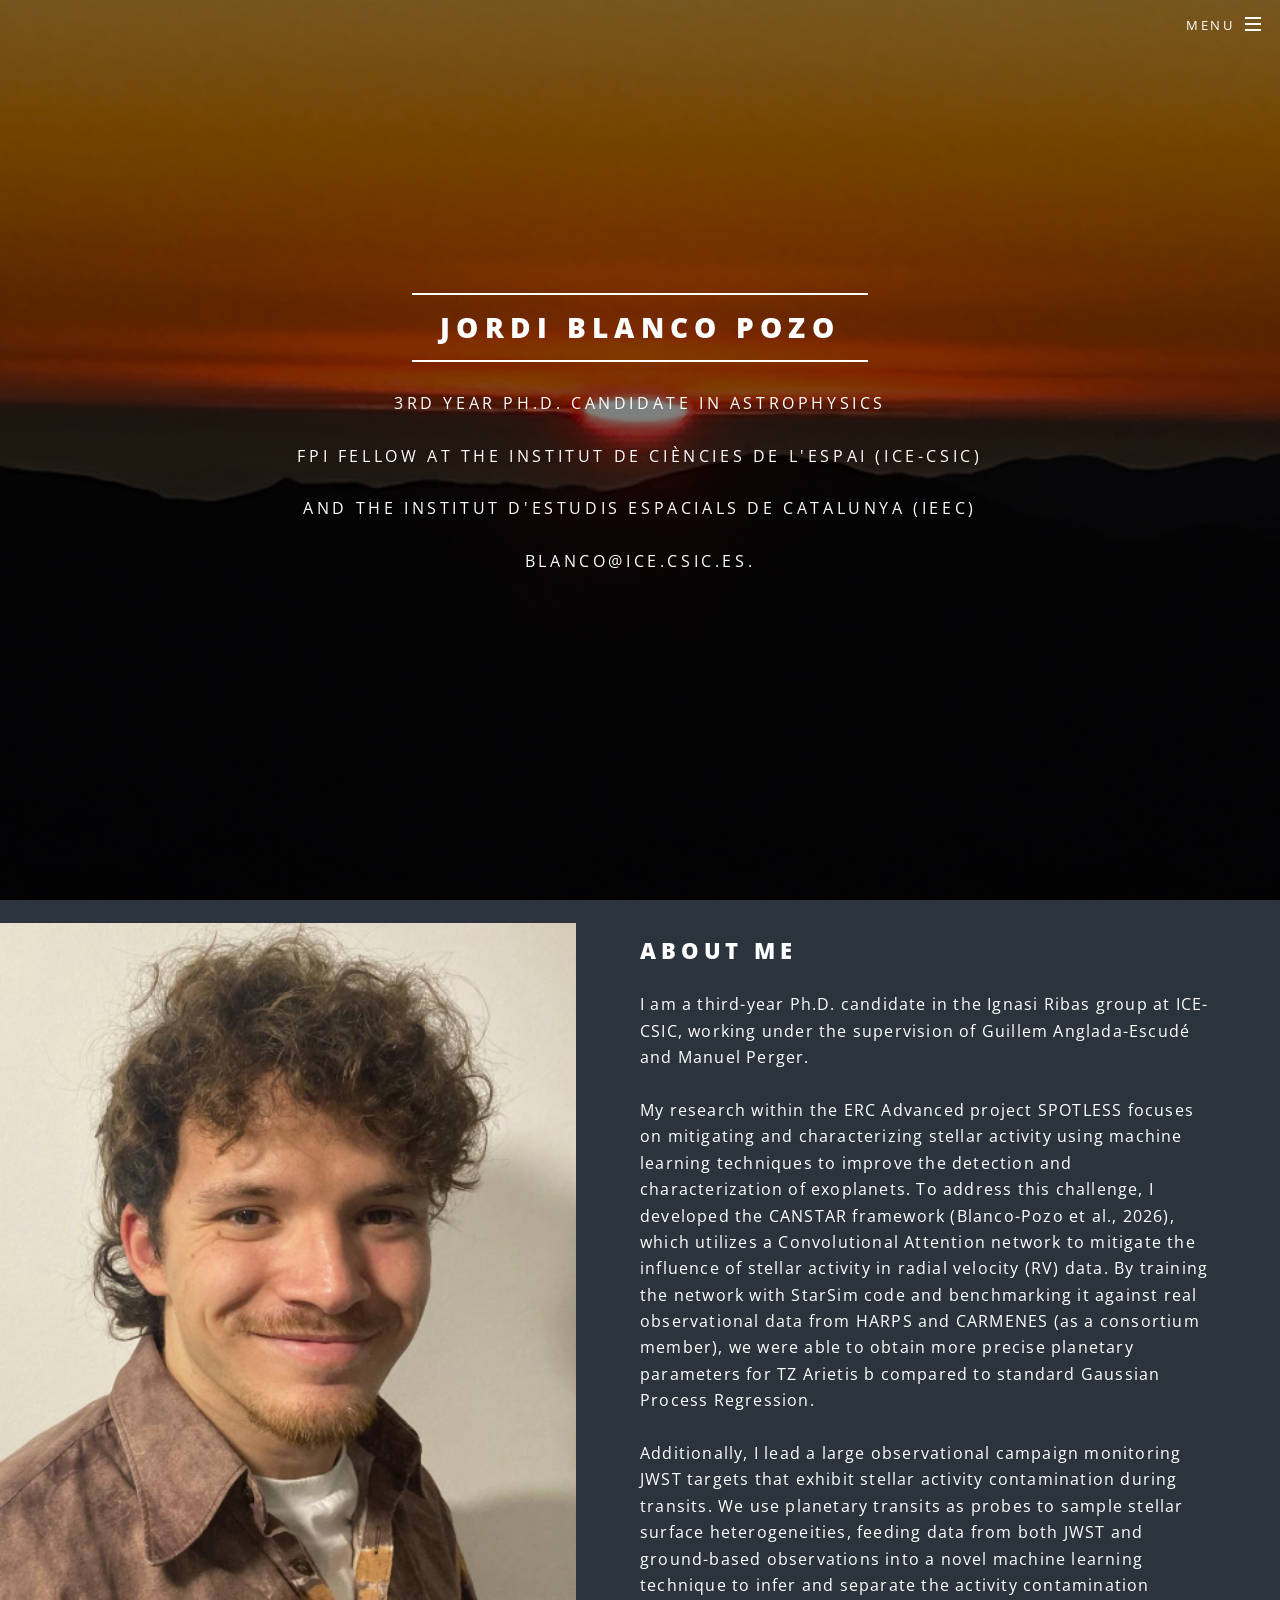
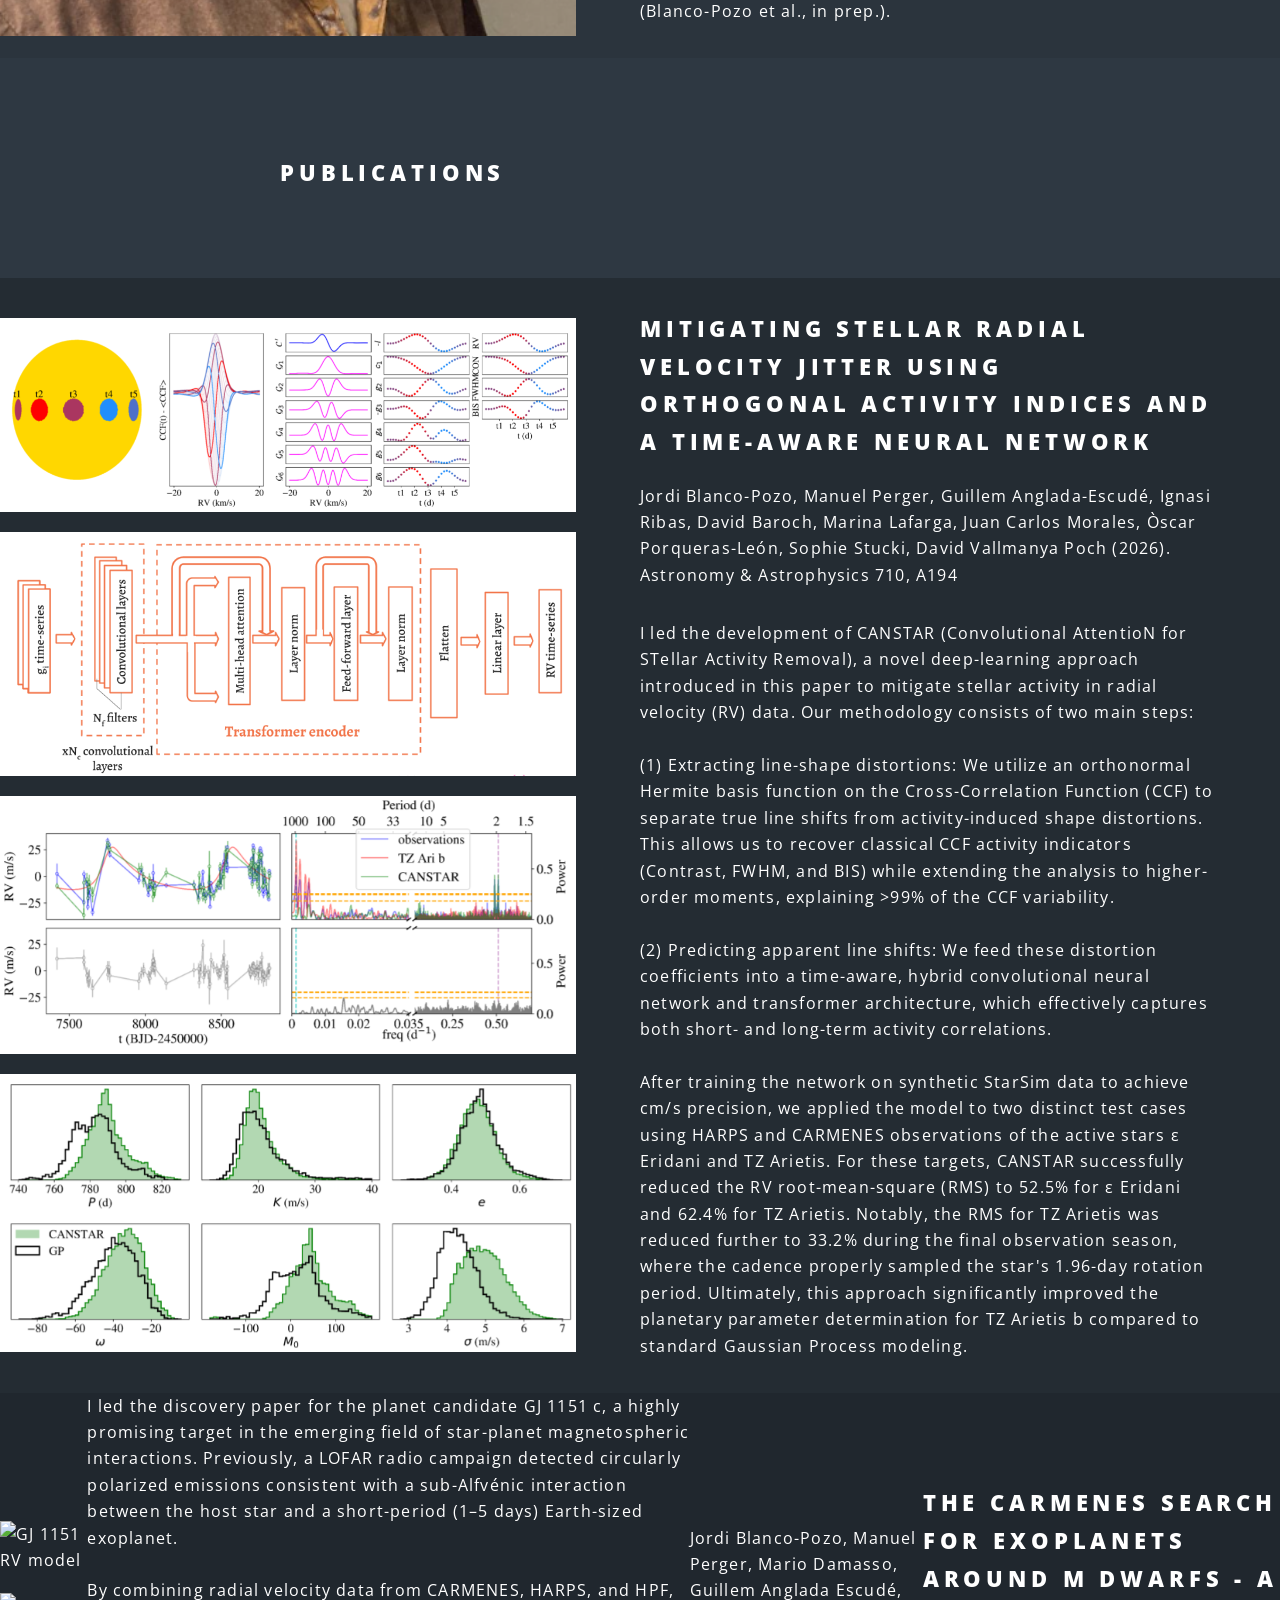
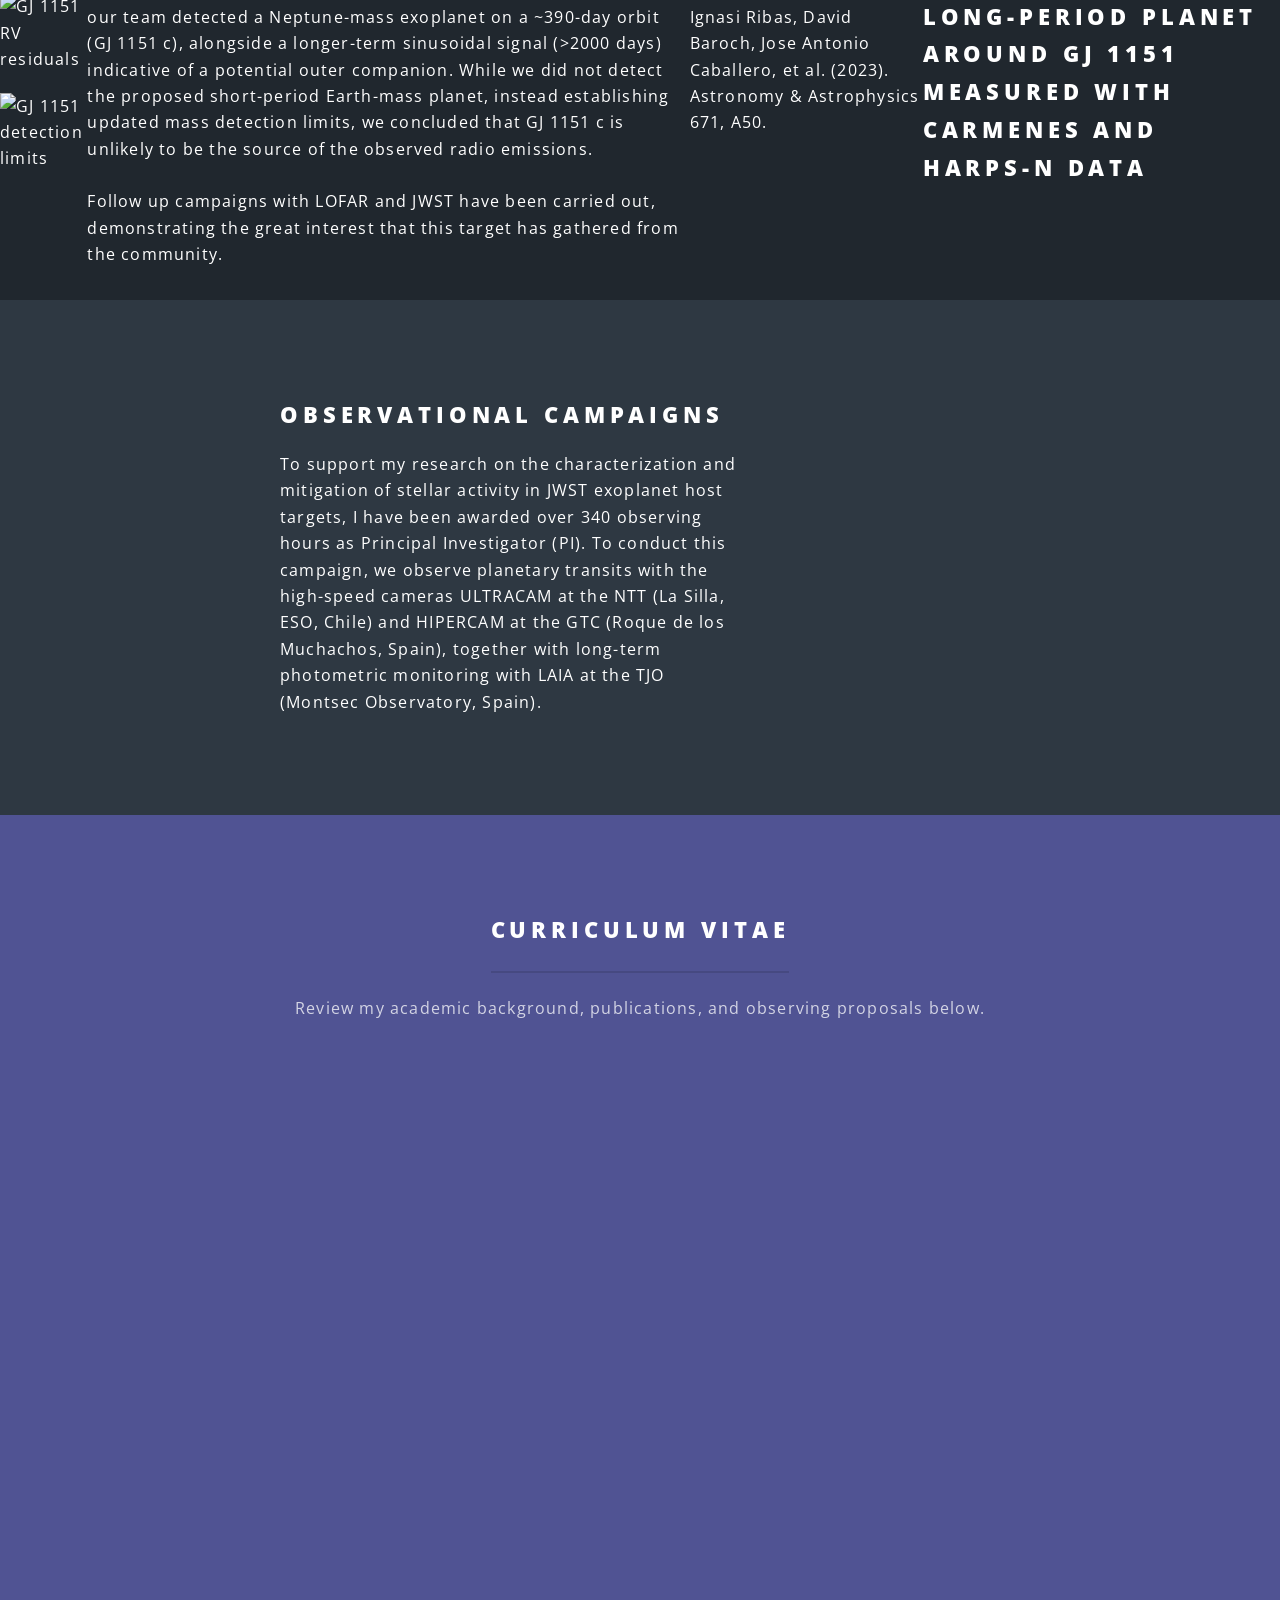
==== index.html @ 90847447 "Fix HTML encoding issues in index.html" ====
<!DOCTYPE HTML>
<!--
	Spectral by HTML5 UP
	html5up.net | @ajlkn
	Free for personal and commercial use under the CCA 3.0 license (html5up.net/license)
-->
<html>
	<head>
		<title>Jordi Blanco-Pozo</title>
		<meta charset="utf-8" />
		<meta name="viewport" content="width=device-width, initial-scale=1, user-scalable=no" />
		<link rel="stylesheet" href="assets/css/main.css" />
		<noscript><link rel="stylesheet" href="assets/css/noscript.css" /></noscript>
	</head>
	<body class="landing is-preload">

		<!-- Page Wrapper -->
			<div id="page-wrapper">

				<!-- Header -->
					<header id="header" class="alt">
						<h1><a href="index.html">Jordi Blanco-Pozo</a></h1>
						<nav id="nav">
							<ul>
								<li class="special">
									<a href="#menu" class="menuToggle"><span>Menu</span></a>
									<div id="menu">
										<ul>
											<li><a href="index.html">Home</a></li>
											<li><a href="generic.html">Generic</a></li>
											<li><a href="elements.html">Elements</a></li>
											<li><a href="#">Sign Up</a></li>
											<li><a href="#">Log In</a></li>
										</ul>
									</div>
								</li>
							</ul>
						</nav>
					</header>

				<!-- Banner -->
					<section id="banner">
						<div class="inner">
							<h2>Jordi Blanco Pozo</h2>
							<p>3rd year Ph.D. candidate in Astrophysics<br />
								<br />
							FPI fellow at the Institut de Ciències de l'Espai (ICE-CSIC)<br />
								<br />
							and the Institut d'Estudis Espacials de Catalunya (IEEC)<br />
								<br />
							blanco@ice.csic.es</a>.</p>
						</div>
					</section>

				<!-- Two -->
					<section id="two" class="wrapper alt style2">
						<section class="spotlight">
							<div class="image"><img src="images/profile_picture.png" alt="" /></div><div class="content">
								<h2>About me</h2>
								<p>I am a third-year Ph.D. candidate in the Ignasi Ribas group at ICE-CSIC, working under the supervision of Guillem Anglada-Escudé and Manuel Perger.<br />
									<br />
									My research within the ERC Advanced project SPOTLESS focuses on mitigating and characterizing stellar activity using machine learning techniques to improve the detection and characterization of exoplanets. To address this challenge, I developed the CANSTAR framework (Blanco-Pozo et al., 2026), which utilizes a Convolutional Attention network to mitigate the influence of stellar activity in radial velocity (RV) data. By training the network with StarSim code and benchmarking it against real observational data from HARPS and CARMENES (as a consortium member), we were able to obtain more precise planetary parameters for TZ Arietis b compared to standard Gaussian Process Regression.<br />
									<br />
									Additionally, I lead a large observational campaign monitoring JWST targets that exhibit stellar activity contamination during transits. We use planetary transits as probes to sample stellar surface heterogeneities, feeding data from both JWST and ground-based observations into a novel machine learning technique to infer and separate the activity contamination (Blanco-Pozo et al., in prep.).</p>
							</div>
						</section>
						<!-- CTA -->
					<section id="cta" class="wrapper style4">
						<div class="inner">
							<header>
								<h2>Publications</h2>
								</header>
						</div>
					</section>
					<section class="spotlight">
    
   						 <div class="image">
        					<img src="images/starsim_animation.png" alt="StarSim Animation" style="width: 100%; height: auto; margin-bottom: 20px;" />
        					<img src="images/CANSTAR_architecture.png" alt="CANSTAR Architecture" style="width: 100%; height: auto; margin-bottom: 20px;" />
       						<img src="images/CANSTAR_TZAri.png" alt="CANSTAR TZ Arietis" style="width: 100%; height: auto; margin-bottom: 20px;" />
        					<img src="images/CANSTAR_GP.png" alt="CANSTAR GP" style="width: 100%; height: auto;" />
    					</div>
    
    					<div class="content">
        					<h2>Mitigating stellar radial velocity jitter using orthogonal activity indices and a time-aware neural network</h2>
        
        					<p>Jordi Blanco-Pozo, Manuel Perger, Guillem Anglada-Escudé, Ignasi Ribas, David Baroch, Marina Lafarga, Juan Carlos Morales, Òscar Porqueras-León, Sophie Stucki, David Vallmanya Poch (2026). Astronomy & Astrophysics 710, A194</p>
        
        					<p>I led the development of CANSTAR (Convolutional AttentioN for STellar Activity Removal), a novel deep-learning approach introduced in this paper to mitigate stellar activity in radial velocity (RV) data. Our methodology consists of two main steps:<br />
            				<br />
            				(1) Extracting line-shape distortions: We utilize an orthonormal Hermite basis function on the Cross-Correlation Function (CCF) to separate true line shifts from activity-induced shape distortions. This allows us to recover classical CCF activity indicators (Contrast, FWHM, and BIS) while extending the analysis to higher-order moments, explaining >99% of the CCF variability.<br />
            				<br />
            				(2) Predicting apparent line shifts: We feed these distortion coefficients into a time-aware, hybrid convolutional neural network and transformer architecture, which effectively captures both short- and long-term activity correlations.<br />
            				<br />
            				After training the network on synthetic StarSim data to achieve cm/s precision, we applied the model to two distinct test cases using HARPS and CARMENES observations of the active stars ε Eridani and TZ Arietis. For these targets, CANSTAR successfully reduced the RV root-mean-square (RMS) to 52.5% for ε Eridani and 62.4% for TZ Arietis. Notably, the RMS for TZ Arietis was reduced further to 33.2% during the final observation season, where the cadence properly sampled the star's 1.96-day rotation period. Ultimately, this approach significantly improved the planetary parameter determination for TZ Arietis b compared to standard Gaussian Process modeling.
        					</p>
    					</div>
    
						</section>
						<section class="spotlight">
							<div class="image">
        						<img src="images/gj1151_rv.png" alt="GJ 1151 RV model" style="width: 100%; height: auto; margin-bottom: 20px;" />
        						<img src="images/gj1151_residuals.png" alt="GJ 1151 RV residuals" style="width: 100%; height: auto; margin-bottom: 20px;" />
       							<img src="images/gj1151_detection_limits.png" alt="GJ 1151 detection limits" style="width: 100%; height: auto;" />
    						</div>
								<h2>The CARMENES search for exoplanets around M dwarfs - A long-period planet around GJ 1151 measured with CARMENES and HARPS-N data</h2>
								<p>Jordi Blanco-Pozo, Manuel Perger, Mario Damasso, Guillem Anglada Escudé, Ignasi Ribas, David Baroch, Jose Antonio Caballero, et al. (2023). Astronomy & Astrophysics 671, A50.<p>
								<p>I led the discovery paper for the planet candidate GJ 1151 c, a highly promising target in the emerging field of star-planet magnetospheric interactions. Previously, a LOFAR radio campaign detected circularly polarized emissions consistent with a sub-Alfvénic interaction between the host star and a short-period (1–5 days) Earth-sized exoplanet.<br />
									<br />
									By combining radial velocity data from CARMENES, HARPS, and HPF, our team detected a Neptune-mass exoplanet on a ~390-day orbit (GJ 1151 c), alongside a longer-term sinusoidal signal (>2000 days) indicative of a potential outer companion. While we did not detect the proposed short-period Earth-mass planet, instead establishing updated mass detection limits, we concluded that GJ 1151 c is unlikely to be the source of the observed radio emissions.<br />
									<br />
									Follow up campaigns with LOFAR and JWST have been carried out, demonstrating the great interest that this target has gathered from the community.</p>
							</div>
						</section>
					</section>
				<!-- CTA -->
					<section id="cta" class="wrapper style4">
						<div class="inner">
							<header>
								<h2>Observational campaigns</h2>
								<p>To support my research on the characterization and mitigation of stellar activity in JWST exoplanet host targets, I have been awarded over 340 observing hours as Principal Investigator (PI). To conduct this campaign, we observe planetary transits with the high-speed cameras ULTRACAM at the NTT (La Silla, ESO, Chile) and HIPERCAM at the GTC (Roque de los Muchachos, Spain), together with long-term photometric monitoring with LAIA at the TJO (Montsec Observatory, Spain).</p>
							</header>
						</div>
					</section>

				<!-- Three -->
					<section id="three" class="wrapper style3 special">
						<div class="inner">
							<header class="major">
								<h2>Curriculum Vitae</h2>
								<p>Review my academic background, publications, and observing proposals below.</p>
								</header>
			
									<iframe src="https://drive.google.com/file/d/11b6jqXw6fVxHHm9FoQ8hvhVpJFfzEoQz/preview" width="100%" height="600" style="border: none;"></iframe>
			
						</div>
					</section>

			</div>

		<!-- Scripts -->
			<script src="assets/js/jquery.min.js"></script>
			<script src="assets/js/jquery.scrollex.min.js"></script>
			<script src="assets/js/jquery.scrolly.min.js"></script>
			<script src="assets/js/browser.min.js"></script>
			<script src="assets/js/breakpoints.min.js"></script>
			<script src="assets/js/util.js"></script>
			<script src="assets/js/main.js"></script>

	</body>
</html>
---- assets/css/main.css ----
@import url(fontawesome-all.min.css);
@import url("https://fonts.googleapis.com/css?family=Open+Sans:400,400italic,600,600italic,800,800italic");

/*
	Spectral by HTML5 UP
	html5up.net | @ajlkn
	Free for personal and commercial use under the CCA 3.0 license (html5up.net/license)
*/

html, body, div, span, applet, object,
iframe, h1, h2, h3, h4, h5, h6, p, blockquote,
pre, a, abbr, acronym, address, big, cite,
code, del, dfn, em, img, ins, kbd, q, s, samp,
small, strike, strong, sub, sup, tt, var, b,
u, i, center, dl, dt, dd, ol, ul, li, fieldset,
form, label, legend, table, caption, tbody,
tfoot, thead, tr, th, td, article, aside,
canvas, details, embed, figure, figcaption,
footer, header, hgroup, menu, nav, output, ruby,
section, summary, time, mark, audio, video {
	margin: 0;
	padding: 0;
	border: 0;
	font-size: 100%;
	font: inherit;
	vertical-align: baseline;}

article, aside, details, figcaption, figure,
footer, header, hgroup, menu, nav, section {
	display: block;}

body {
	line-height: 1;
}

ol, ul {
	list-style: none;
}

blockquote, q {
	quotes: none;
}

	blockquote:before, blockquote:after, q:before, q:after {
		content: '';
		content: none;
	}

table {
	border-collapse: collapse;
	border-spacing: 0;
}

body {
	-webkit-text-size-adjust: none;
}

mark {
	background-color: transparent;
	color: inherit;
}

input::-moz-focus-inner {
	border: 0;
	padding: 0;
}

input, select, textarea {
	-moz-appearance: none;
	-webkit-appearance: none;
	-ms-appearance: none;
	appearance: none;
}

/* Basic */

	@-ms-viewport {
		width: device-width;
	}

	html {
		box-sizing: border-box;
	}

	*, *:before, *:after {
		box-sizing: inherit;
	}

	body {
		background: #2e3842;
	}

		body.is-preload *, body.is-preload *:before, body.is-preload *:after {
			-moz-animation: none !important;
			-webkit-animation: none !important;
			-ms-animation: none !important;
			animation: none !important;
			-moz-transition: none !important;
			-webkit-transition: none !important;
			-ms-transition: none !important;
			transition: none !important;
		}

	body, input, select, textarea {
		color: #fff;
		font-family: "Open Sans", Helvetica, sans-serif;
		font-size: 15pt;
		font-weight: 400;
		letter-spacing: 0.075em;
		line-height: 1.65em;
	}

		@media screen and (max-width: 1680px) {

			body, input, select, textarea {
				font-size: 13pt;
			}

		}

		@media screen and (max-width: 1280px) {

			body, input, select, textarea {
				font-size: 12pt;
			}

		}

		@media screen and (max-width: 736px) {

			body, input, select, textarea {
				font-size: 11pt;
				letter-spacing: 0.0375em;
			}

		}

	a {
		-moz-transition: color 0.2s ease, border-bottom-color 0.2s ease;
		-webkit-transition: color 0.2s ease, border-bottom-color 0.2s ease;
		-ms-transition: color 0.2s ease, border-bottom-color 0.2s ease;
		transition: color 0.2s ease, border-bottom-color 0.2s ease;
		border-bottom: dotted 1px;
		color: inherit;
		text-decoration: none;
	}

		a:hover {
			border-bottom-color: transparent;
		}

	strong, b {
		color: #fff;
		font-weight: 600;
	}

	em, i {
		font-style: italic;
	}

	p {
		margin: 0 0 2em 0;
	}

	h1, h2, h3, h4, h5, h6 {
		color: #fff;
		font-weight: 800;
		letter-spacing: 0.225em;
		line-height: 1em;
		margin: 0 0 1em 0;
		text-transform: uppercase;
	}

		h1 a, h2 a, h3 a, h4 a, h5 a, h6 a {
			color: inherit;
			text-decoration: none;
		}

	h2 {
		font-size: 1.35em;
		line-height: 1.75em;
	}

		@media screen and (max-width: 736px) {

			h2 {
				font-size: 1.1em;
				line-height: 1.65em;
			}

		}

	h3 {
		font-size: 1.15em;
		line-height: 1.75em;
	}

		@media screen and (max-width: 736px) {

			h3 {
				font-size: 1em;
				line-height: 1.65em;
			}

		}

	h4 {
		font-size: 1em;
		line-height: 1.5em;
	}

	h5 {
		font-size: 0.8em;
		line-height: 1.5em;
	}

	h6 {
		font-size: 0.7em;
		line-height: 1.5em;
	}

	sub {
		font-size: 0.8em;
		position: relative;
		top: 0.5em;
	}

	sup {
		font-size: 0.8em;
		position: relative;
		top: -0.5em;
	}

	hr {
		border: 0;
		border-bottom: solid 2px #fff;
		margin: 3em 0;
	}

		hr.major {
			margin: 4.5em 0;
		}

	blockquote {
		border-left: solid 4px #fff;
		font-style: italic;
		margin: 0 0 2em 0;
		padding: 0.5em 0 0.5em 2em;
	}

	code {
		background: rgba(144, 144, 144, 0.25);
		border-radius: 3px;
		font-family: "Courier New", monospace;
		font-size: 0.9em;
		letter-spacing: 0;
		margin: 0 0.25em;
		padding: 0.25em 0.65em;
	}

	pre {
		-webkit-overflow-scrolling: touch;
		font-family: "Courier New", monospace;
		font-size: 0.9em;
		margin: 0 0 2em 0;
	}

		pre code {
			display: block;
			line-height: 1.75em;
			padding: 1em 1.5em;
			overflow-x: auto;
		}

	.align-left {
		text-align: left;
	}

	.align-center {
		text-align: center;
	}

	.align-right {
		text-align: right;
	}

/* Row */

	.row {
		display: flex;
		flex-wrap: wrap;
		box-sizing: border-box;
		align-items: stretch;
	}

		.row > * {
			box-sizing: border-box;
		}

		.row.gtr-uniform > * > :last-child {
			margin-bottom: 0;
		}

		.row.aln-left {
			justify-content: flex-start;
		}

		.row.aln-center {
			justify-content: center;
		}

		.row.aln-right {
			justify-content: flex-end;
		}

		.row.aln-top {
			align-items: flex-start;
		}

		.row.aln-middle {
			align-items: center;
		}

		.row.aln-bottom {
			align-items: flex-end;
		}

		.row > .imp {
			order: -1;
		}

		.row > .col-1 {
			width: 8.33333%;
		}

		.row > .off-1 {
			margin-left: 8.33333%;
		}

		.row > .col-2 {
			width: 16.66667%;
		}

		.row > .off-2 {
			margin-left: 16.66667%;
		}

		.row > .col-3 {
			width: 25%;
		}

		.row > .off-3 {
			margin-left: 25%;
		}

		.row > .col-4 {
			width: 33.33333%;
		}

		.row > .off-4 {
			margin-left: 33.33333%;
		}

		.row > .col-5 {
			width: 41.66667%;
		}

		.row > .off-5 {
			margin-left: 41.66667%;
		}

		.row > .col-6 {
			width: 50%;
		}

		.row > .off-6 {
			margin-left: 50%;
		}

		.row > .col-7 {
			width: 58.33333%;
		}

		.row > .off-7 {
			margin-left: 58.33333%;
		}

		.row > .col-8 {
			width: 66.66667%;
		}

		.row > .off-8 {
			margin-left: 66.66667%;
		}

		.row > .col-9 {
			width: 75%;
		}

		.row > .off-9 {
			margin-left: 75%;
		}

		.row > .col-10 {
			width: 83.33333%;
		}

		.row > .off-10 {
			margin-left: 83.33333%;
		}

		.row > .col-11 {
			width: 91.66667%;
		}

		.row > .off-11 {
			margin-left: 91.66667%;
		}

		.row > .col-12 {
			width: 100%;
		}

		.row > .off-12 {
			margin-left: 100%;
		}

		.row.gtr-0 {
			margin-top: 0;
			margin-left: 0em;
		}

			.row.gtr-0 > * {
				padding: 0 0 0 0em;
			}

			.row.gtr-0.gtr-uniform {
				margin-top: 0em;
			}

				.row.gtr-0.gtr-uniform > * {
					padding-top: 0em;
				}

		.row.gtr-25 {
			margin-top: 0;
			margin-left: -0.375em;
		}

			.row.gtr-25 > * {
				padding: 0 0 0 0.375em;
			}

			.row.gtr-25.gtr-uniform {
				margin-top: -0.375em;
			}

				.row.gtr-25.gtr-uniform > * {
					padding-top: 0.375em;
				}

		.row.gtr-50 {
			margin-top: 0;
			margin-left: -0.75em;
		}

			.row.gtr-50 > * {
				padding: 0 0 0 0.75em;
			}

			.row.gtr-50.gtr-uniform {
				margin-top: -0.75em;
			}

				.row.gtr-50.gtr-uniform > * {
					padding-top: 0.75em;
				}

		.row {
			margin-top: 0;
			margin-left: -1.5em;
		}

			.row > * {
				padding: 0 0 0 1.5em;
			}

			.row.gtr-uniform {
				margin-top: -1.5em;
			}

				.row.gtr-uniform > * {
					padding-top: 1.5em;
				}

		.row.gtr-150 {
			margin-top: 0;
			margin-left: -2.25em;
		}

			.row.gtr-150 > * {
				padding: 0 0 0 2.25em;
			}

			.row.gtr-150.gtr-uniform {
				margin-top: -2.25em;
			}

				.row.gtr-150.gtr-uniform > * {
					padding-top: 2.25em;
				}

		.row.gtr-200 {
			margin-top: 0;
			margin-left: -3em;
		}

			.row.gtr-200 > * {
				padding: 0 0 0 3em;
			}

			.row.gtr-200.gtr-uniform {
				margin-top: -3em;
			}

				.row.gtr-200.gtr-uniform > * {
					padding-top: 3em;
				}

		@media screen and (max-width: 1680px) {

			.row {
				display: flex;
				flex-wrap: wrap;
				box-sizing: border-box;
				align-items: stretch;
			}

				.row > * {
					box-sizing: border-box;
				}

				.row.gtr-uniform > * > :last-child {
					margin-bottom: 0;
				}

				.row.aln-left {
					justify-content: flex-start;
				}

				.row.aln-center {
					justify-content: center;
				}

				.row.aln-right {
					justify-content: flex-end;
				}

				.row.aln-top {
					align-items: flex-start;
				}

				.row.aln-middle {
					align-items: center;
				}

				.row.aln-bottom {
					align-items: flex-end;
				}

				.row > .imp-xlarge {
					order: -1;
				}

				.row > .col-1-xlarge {
					width: 8.33333%;
				}

				.row > .off-1-xlarge {
					margin-left: 8.33333%;
				}

				.row > .col-2-xlarge {
					width: 16.66667%;
				}

				.row > .off-2-xlarge {
					margin-left: 16.66667%;
				}

				.row > .col-3-xlarge {
					width: 25%;
				}

				.row > .off-3-xlarge {
					margin-left: 25%;
				}

				.row > .col-4-xlarge {
					width: 33.33333%;
				}

				.row > .off-4-xlarge {
					margin-left: 33.33333%;
				}

				.row > .col-5-xlarge {
					width: 41.66667%;
				}

				.row > .off-5-xlarge {
					margin-left: 41.66667%;
				}

				.row > .col-6-xlarge {
					width: 50%;
				}

				.row > .off-6-xlarge {
					margin-left: 50%;
				}

				.row > .col-7-xlarge {
					width: 58.33333%;
				}

				.row > .off-7-xlarge {
					margin-left: 58.33333%;
				}

				.row > .col-8-xlarge {
					width: 66.66667%;
				}

				.row > .off-8-xlarge {
					margin-left: 66.66667%;
				}

				.row > .col-9-xlarge {
					width: 75%;
				}

				.row > .off-9-xlarge {
					margin-left: 75%;
				}

				.row > .col-10-xlarge {
					width: 83.33333%;
				}

				.row > .off-10-xlarge {
					margin-left: 83.33333%;
				}

				.row > .col-11-xlarge {
					width: 91.66667%;
				}

				.row > .off-11-xlarge {
					margin-left: 91.66667%;
				}

				.row > .col-12-xlarge {
					width: 100%;
				}

				.row > .off-12-xlarge {
					margin-left: 100%;
				}

				.row.gtr-0 {
					margin-top: 0;
					margin-left: 0em;
				}

					.row.gtr-0 > * {
						padding: 0 0 0 0em;
					}

					.row.gtr-0.gtr-uniform {
						margin-top: 0em;
					}

						.row.gtr-0.gtr-uniform > * {
							padding-top: 0em;
						}

				.row.gtr-25 {
					margin-top: 0;
					margin-left: -0.375em;
				}

					.row.gtr-25 > * {
						padding: 0 0 0 0.375em;
					}

					.row.gtr-25.gtr-uniform {
						margin-top: -0.375em;
					}

						.row.gtr-25.gtr-uniform > * {
							padding-top: 0.375em;
						}

				.row.gtr-50 {
					margin-top: 0;
					margin-left: -0.75em;
				}

					.row.gtr-50 > * {
						padding: 0 0 0 0.75em;
					}

					.row.gtr-50.gtr-uniform {
						margin-top: -0.75em;
					}

						.row.gtr-50.gtr-uniform > * {
							padding-top: 0.75em;
						}

				.row {
					margin-top: 0;
					margin-left: -1.5em;
				}

					.row > * {
						padding: 0 0 0 1.5em;
					}

					.row.gtr-uniform {
						margin-top: -1.5em;
					}

						.row.gtr-uniform > * {
							padding-top: 1.5em;
						}

				.row.gtr-150 {
					margin-top: 0;
					margin-left: -2.25em;
				}

					.row.gtr-150 > * {
						padding: 0 0 0 2.25em;
					}

					.row.gtr-150.gtr-uniform {
						margin-top: -2.25em;
					}

						.row.gtr-150.gtr-uniform > * {
							padding-top: 2.25em;
						}

				.row.gtr-200 {
					margin-top: 0;
					margin-left: -3em;
				}

					.row.gtr-200 > * {
						padding: 0 0 0 3em;
					}

					.row.gtr-200.gtr-uniform {
						margin-top: -3em;
					}

						.row.gtr-200.gtr-uniform > * {
							padding-top: 3em;
						}

		}

		@media screen and (max-width: 1280px) {

			.row {
				display: flex;
				flex-wrap: wrap;
				box-sizing: border-box;
				align-items: stretch;
			}

				.row > * {
					box-sizing: border-box;
				}

				.row.gtr-uniform > * > :last-child {
					margin-bottom: 0;
				}

				.row.aln-left {
					justify-content: flex-start;
				}

				.row.aln-center {
					justify-content: center;
				}

				.row.aln-right {
					justify-content: flex-end;
				}

				.row.aln-top {
					align-items: flex-start;
				}

				.row.aln-middle {
					align-items: center;
				}

				.row.aln-bottom {
					align-items: flex-end;
				}

				.row > .imp-large {
					order: -1;
				}

				.row > .col-1-large {
					width: 8.33333%;
				}

				.row > .off-1-large {
					margin-left: 8.33333%;
				}

				.row > .col-2-large {
					width: 16.66667%;
				}

				.row > .off-2-large {
					margin-left: 16.66667%;
				}

				.row > .col-3-large {
					width: 25%;
				}

				.row > .off-3-large {
					margin-left: 25%;
				}

				.row > .col-4-large {
					width: 33.33333%;
				}

				.row > .off-4-large {
					margin-left: 33.33333%;
				}

				.row > .col-5-large {
					width: 41.66667%;
				}

				.row > .off-5-large {
					margin-left: 41.66667%;
				}

				.row > .col-6-large {
					width: 50%;
				}

				.row > .off-6-large {
					margin-left: 50%;
				}

				.row > .col-7-large {
					width: 58.33333%;
				}

				.row > .off-7-large {
					margin-left: 58.33333%;
				}

				.row > .col-8-large {
					width: 66.66667%;
				}

				.row > .off-8-large {
					margin-left: 66.66667%;
				}

				.row > .col-9-large {
					width: 75%;
				}

				.row > .off-9-large {
					margin-left: 75%;
				}

				.row > .col-10-large {
					width: 83.33333%;
				}

				.row > .off-10-large {
					margin-left: 83.33333%;
				}

				.row > .col-11-large {
					width: 91.66667%;
				}

				.row > .off-11-large {
					margin-left: 91.66667%;
				}

				.row > .col-12-large {
					width: 100%;
				}

				.row > .off-12-large {
					margin-left: 100%;
				}

				.row.gtr-0 {
					margin-top: 0;
					margin-left: 0em;
				}

					.row.gtr-0 > * {
						padding: 0 0 0 0em;
					}

					.row.gtr-0.gtr-uniform {
						margin-top: 0em;
					}

						.row.gtr-0.gtr-uniform > * {
							padding-top: 0em;
						}

				.row.gtr-25 {
					margin-top: 0;
					margin-left: -0.375em;
				}

					.row.gtr-25 > * {
						padding: 0 0 0 0.375em;
					}

					.row.gtr-25.gtr-uniform {
						margin-top: -0.375em;
					}

						.row.gtr-25.gtr-uniform > * {
							padding-top: 0.375em;
						}

				.row.gtr-50 {
					margin-top: 0;
					margin-left: -0.75em;
				}

					.row.gtr-50 > * {
						padding: 0 0 0 0.75em;
					}

					.row.gtr-50.gtr-uniform {
						margin-top: -0.75em;
					}

						.row.gtr-50.gtr-uniform > * {
							padding-top: 0.75em;
						}

				.row {
					margin-top: 0;
					margin-left: -1.5em;
				}

					.row > * {
						padding: 0 0 0 1.5em;
					}

					.row.gtr-uniform {
						margin-top: -1.5em;
					}

						.row.gtr-uniform > * {
							padding-top: 1.5em;
						}

				.row.gtr-150 {
					margin-top: 0;
					margin-left: -2.25em;
				}

					.row.gtr-150 > * {
						padding: 0 0 0 2.25em;
					}

					.row.gtr-150.gtr-uniform {
						margin-top: -2.25em;
					}

						.row.gtr-150.gtr-uniform > * {
							padding-top: 2.25em;
						}

				.row.gtr-200 {
					margin-top: 0;
					margin-left: -3em;
				}

					.row.gtr-200 > * {
						padding: 0 0 0 3em;
					}

					.row.gtr-200.gtr-uniform {
						margin-top: -3em;
					}

						.row.gtr-200.gtr-uniform > * {
							padding-top: 3em;
						}

		}

		@media screen and (max-width: 980px) {

			.row {
				display: flex;
				flex-wrap: wrap;
				box-sizing: border-box;
				align-items: stretch;
			}

				.row > * {
					box-sizing: border-box;
				}

				.row.gtr-uniform > * > :last-child {
					margin-bottom: 0;
				}

				.row.aln-left {
					justify-content: flex-start;
				}

				.row.aln-center {
					justify-content: center;
				}

				.row.aln-right {
					justify-content: flex-end;
				}

				.row.aln-top {
					align-items: flex-start;
				}

				.row.aln-middle {
					align-items: center;
				}

				.row.aln-bottom {
					align-items: flex-end;
				}

				.row > .imp-medium {
					order: -1;
				}

				.row > .col-1-medium {
					width: 8.33333%;
				}

				.row > .off-1-medium {
					margin-left: 8.33333%;
				}

				.row > .col-2-medium {
					width: 16.66667%;
				}

				.row > .off-2-medium {
					margin-left: 16.66667%;
				}

				.row > .col-3-medium {
					width: 25%;
				}

				.row > .off-3-medium {
					margin-left: 25%;
				}

				.row > .col-4-medium {
					width: 33.33333%;
				}

				.row > .off-4-medium {
					margin-left: 33.33333%;
				}

				.row > .col-5-medium {
					width: 41.66667%;
				}

				.row > .off-5-medium {
					margin-left: 41.66667%;
				}

				.row > .col-6-medium {
					width: 50%;
				}

				.row > .off-6-medium {
					margin-left: 50%;
				}

				.row > .col-7-medium {
					width: 58.33333%;
				}

				.row > .off-7-medium {
					margin-left: 58.33333%;
				}

				.row > .col-8-medium {
					width: 66.66667%;
				}

				.row > .off-8-medium {
					margin-left: 66.66667%;
				}

				.row > .col-9-medium {
					width: 75%;
				}

				.row > .off-9-medium {
					margin-left: 75%;
				}

				.row > .col-10-medium {
					width: 83.33333%;
				}

				.row > .off-10-medium {
					margin-left: 83.33333%;
				}

				.row > .col-11-medium {
					width: 91.66667%;
				}

				.row > .off-11-medium {
					margin-left: 91.66667%;
				}

				.row > .col-12-medium {
					width: 100%;
				}

				.row > .off-12-medium {
					margin-left: 100%;
				}

				.row.gtr-0 {
					margin-top: 0;
					margin-left: 0em;
				}

					.row.gtr-0 > * {
						padding: 0 0 0 0em;
					}

					.row.gtr-0.gtr-uniform {
						margin-top: 0em;
					}

						.row.gtr-0.gtr-uniform > * {
							padding-top: 0em;
						}

				.row.gtr-25 {
					margin-top: 0;
					margin-left: -0.375em;
				}

					.row.gtr-25 > * {
						padding: 0 0 0 0.375em;
					}

					.row.gtr-25.gtr-uniform {
						margin-top: -0.375em;
					}

						.row.gtr-25.gtr-uniform > * {
							padding-top: 0.375em;
						}

				.row.gtr-50 {
					margin-top: 0;
					margin-left: -0.75em;
				}

					.row.gtr-50 > * {
						padding: 0 0 0 0.75em;
					}

					.row.gtr-50.gtr-uniform {
						margin-top: -0.75em;
					}

						.row.gtr-50.gtr-uniform > * {
							padding-top: 0.75em;
						}

				.row {
					margin-top: 0;
					margin-left: -1.5em;
				}

					.row > * {
						padding: 0 0 0 1.5em;
					}

					.row.gtr-uniform {
						margin-top: -1.5em;
					}

						.row.gtr-uniform > * {
							padding-top: 1.5em;
						}

				.row.gtr-150 {
					margin-top: 0;
					margin-left: -2.25em;
				}

					.row.gtr-150 > * {
						padding: 0 0 0 2.25em;
					}

					.row.gtr-150.gtr-uniform {
						margin-top: -2.25em;
					}

						.row.gtr-150.gtr-uniform > * {
							padding-top: 2.25em;
						}

				.row.gtr-200 {
					margin-top: 0;
					margin-left: -3em;
				}

					.row.gtr-200 > * {
						padding: 0 0 0 3em;
					}

					.row.gtr-200.gtr-uniform {
						margin-top: -3em;
					}

						.row.gtr-200.gtr-uniform > * {
							padding-top: 3em;
						}

		}

		@media screen and (max-width: 736px) {

			.row {
				display: flex;
				flex-wrap: wrap;
				box-sizing: border-box;
				align-items: stretch;
			}

				.row > * {
					box-sizing: border-box;
				}

				.row.gtr-uniform > * > :last-child {
					margin-bottom: 0;
				}

				.row.aln-left {
					justify-content: flex-start;
				}

				.row.aln-center {
					justify-content: center;
				}

				.row.aln-right {
					justify-content: flex-end;
				}

				.row.aln-top {
					align-items: flex-start;
				}

				.row.aln-middle {
					align-items: center;
				}

				.row.aln-bottom {
					align-items: flex-end;
				}

				.row > .imp-small {
					order: -1;
				}

				.row > .col-1-small {
					width: 8.33333%;
				}

				.row > .off-1-small {
					margin-left: 8.33333%;
				}

				.row > .col-2-small {
					width: 16.66667%;
				}

				.row > .off-2-small {
					margin-left: 16.66667%;
				}

				.row > .col-3-small {
					width: 25%;
				}

				.row > .off-3-small {
					margin-left: 25%;
				}

				.row > .col-4-small {
					width: 33.33333%;
				}

				.row > .off-4-small {
					margin-left: 33.33333%;
				}

				.row > .col-5-small {
					width: 41.66667%;
				}

				.row > .off-5-small {
					margin-left: 41.66667%;
				}

				.row > .col-6-small {
					width: 50%;
				}

				.row > .off-6-small {
					margin-left: 50%;
				}

				.row > .col-7-small {
					width: 58.33333%;
				}

				.row > .off-7-small {
					margin-left: 58.33333%;
				}

				.row > .col-8-small {
					width: 66.66667%;
				}

				.row > .off-8-small {
					margin-left: 66.66667%;
				}

				.row > .col-9-small {
					width: 75%;
				}

				.row > .off-9-small {
					margin-left: 75%;
				}

				.row > .col-10-small {
					width: 83.33333%;
				}

				.row > .off-10-small {
					margin-left: 83.33333%;
				}

				.row > .col-11-small {
					width: 91.66667%;
				}

				.row > .off-11-small {
					margin-left: 91.66667%;
				}

				.row > .col-12-small {
					width: 100%;
				}

				.row > .off-12-small {
					margin-left: 100%;
				}

				.row.gtr-0 {
					margin-top: 0;
					margin-left: 0em;
				}

					.row.gtr-0 > * {
						padding: 0 0 0 0em;
					}

					.row.gtr-0.gtr-uniform {
						margin-top: 0em;
					}

						.row.gtr-0.gtr-uniform > * {
							padding-top: 0em;
						}

				.row.gtr-25 {
					margin-top: 0;
					margin-left: -0.375em;
				}

					.row.gtr-25 > * {
						padding: 0 0 0 0.375em;
					}

					.row.gtr-25.gtr-uniform {
						margin-top: -0.375em;
					}

						.row.gtr-25.gtr-uniform > * {
							padding-top: 0.375em;
						}

				.row.gtr-50 {
					margin-top: 0;
					margin-left: -0.75em;
				}

					.row.gtr-50 > * {
						padding: 0 0 0 0.75em;
					}

					.row.gtr-50.gtr-uniform {
						margin-top: -0.75em;
					}

						.row.gtr-50.gtr-uniform > * {
							padding-top: 0.75em;
						}

				.row {
					margin-top: 0;
					margin-left: -1.5em;
				}

					.row > * {
						padding: 0 0 0 1.5em;
					}

					.row.gtr-uniform {
						margin-top: -1.5em;
					}

						.row.gtr-uniform > * {
							padding-top: 1.5em;
						}

				.row.gtr-150 {
					margin-top: 0;
					margin-left: -2.25em;
				}

					.row.gtr-150 > * {
						padding: 0 0 0 2.25em;
					}

					.row.gtr-150.gtr-uniform {
						margin-top: -2.25em;
					}

						.row.gtr-150.gtr-uniform > * {
							padding-top: 2.25em;
						}

				.row.gtr-200 {
					margin-top: 0;
					margin-left: -3em;
				}

					.row.gtr-200 > * {
						padding: 0 0 0 3em;
					}

					.row.gtr-200.gtr-uniform {
						margin-top: -3em;
					}

						.row.gtr-200.gtr-uniform > * {
							padding-top: 3em;
						}

		}

		@media screen and (max-width: 480px) {

			.row {
				display: flex;
				flex-wrap: wrap;
				box-sizing: border-box;
				align-items: stretch;
			}

				.row > * {
					box-sizing: border-box;
				}

				.row.gtr-uniform > * > :last-child {
					margin-bottom: 0;
				}

				.row.aln-left {
					justify-content: flex-start;
				}

				.row.aln-center {
					justify-content: center;
				}

				.row.aln-right {
					justify-content: flex-end;
				}

				.row.aln-top {
					align-items: flex-start;
				}

				.row.aln-middle {
					align-items: center;
				}

				.row.aln-bottom {
					align-items: flex-end;
				}

				.row > .imp-xsmall {
					order: -1;
				}

				.row > .col-1-xsmall {
					width: 8.33333%;
				}

				.row > .off-1-xsmall {
					margin-left: 8.33333%;
				}

				.row > .col-2-xsmall {
					width: 16.66667%;
				}

				.row > .off-2-xsmall {
					margin-left: 16.66667%;
				}

				.row > .col-3-xsmall {
					width: 25%;
				}

				.row > .off-3-xsmall {
					margin-left: 25%;
				}

				.row > .col-4-xsmall {
					width: 33.33333%;
				}

				.row > .off-4-xsmall {
					margin-left: 33.33333%;
				}

				.row > .col-5-xsmall {
					width: 41.66667%;
				}

				.row > .off-5-xsmall {
					margin-left: 41.66667%;
				}

				.row > .col-6-xsmall {
					width: 50%;
				}

				.row > .off-6-xsmall {
					margin-left: 50%;
				}

				.row > .col-7-xsmall {
					width: 58.33333%;
				}

				.row > .off-7-xsmall {
					margin-left: 58.33333%;
				}

				.row > .col-8-xsmall {
					width: 66.66667%;
				}

				.row > .off-8-xsmall {
					margin-left: 66.66667%;
				}

				.row > .col-9-xsmall {
					width: 75%;
				}

				.row > .off-9-xsmall {
					margin-left: 75%;
				}

				.row > .col-10-xsmall {
					width: 83.33333%;
				}

				.row > .off-10-xsmall {
					margin-left: 83.33333%;
				}

				.row > .col-11-xsmall {
					width: 91.66667%;
				}

				.row > .off-11-xsmall {
					margin-left: 91.66667%;
				}

				.row > .col-12-xsmall {
					width: 100%;
				}

				.row > .off-12-xsmall {
					margin-left: 100%;
				}

				.row.gtr-0 {
					margin-top: 0;
					margin-left: 0em;
				}

					.row.gtr-0 > * {
						padding: 0 0 0 0em;
					}

					.row.gtr-0.gtr-uniform {
						margin-top: 0em;
					}

						.row.gtr-0.gtr-uniform > * {
							padding-top: 0em;
						}

				.row.gtr-25 {
					margin-top: 0;
					margin-left: -0.375em;
				}

					.row.gtr-25 > * {
						padding: 0 0 0 0.375em;
					}

					.row.gtr-25.gtr-uniform {
						margin-top: -0.375em;
					}

						.row.gtr-25.gtr-uniform > * {
							padding-top: 0.375em;
						}

				.row.gtr-50 {
					margin-top: 0;
					margin-left: -0.75em;
				}

					.row.gtr-50 > * {
						padding: 0 0 0 0.75em;
					}

					.row.gtr-50.gtr-uniform {
						margin-top: -0.75em;
					}

						.row.gtr-50.gtr-uniform > * {
							padding-top: 0.75em;
						}

				.row {
					margin-top: 0;
					margin-left: -1.5em;
				}

					.row > * {
						padding: 0 0 0 1.5em;
					}

					.row.gtr-uniform {
						margin-top: -1.5em;
					}

						.row.gtr-uniform > * {
							padding-top: 1.5em;
						}

				.row.gtr-150 {
					margin-top: 0;
					margin-left: -2.25em;
				}

					.row.gtr-150 > * {
						padding: 0 0 0 2.25em;
					}

					.row.gtr-150.gtr-uniform {
						margin-top: -2.25em;
					}

						.row.gtr-150.gtr-uniform > * {
							padding-top: 2.25em;
						}

				.row.gtr-200 {
					margin-top: 0;
					margin-left: -3em;
				}

					.row.gtr-200 > * {
						padding: 0 0 0 3em;
					}

					.row.gtr-200.gtr-uniform {
						margin-top: -3em;
					}

						.row.gtr-200.gtr-uniform > * {
							padding-top: 3em;
						}

		}

/* Section/Article */

	section.special, article.special {
		text-align: center;
	}

	header p {
		color: rgba(255, 255, 255, 0.5);
		position: relative;
		top: -0.25em;
	}

	header h3 + p {
		font-size: 1.1em;
	}

	header h4 + p,
	header h5 + p,
	header h6 + p {
		font-size: 0.9em;
	}

	header.major {
		margin: 0 0 3.5em 0;
	}

		header.major h2, header.major h3, header.major h4, header.major h5, header.major h6 {
			border-bottom: solid 2px #fff;
			display: inline-block;
			padding-bottom: 1em;
			position: relative;
		}

			header.major h2:after, header.major h3:after, header.major h4:after, header.major h5:after, header.major h6:after {
				content: '';
				display: block;
				height: 1px;
			}

		header.major p {
			color: #fff;
			top: 0;
		}

		@media screen and (max-width: 736px) {

			header.major {
				margin: 0 0 2em 0;
			}

		}

	@media screen and (max-width: 980px) {

		header br {
			display: none;
		}

	}

/* Form */

	form {
		margin: 0 0 2em 0;
	}

	label {
		color: #fff;
		display: block;
		font-size: 0.9em;
		font-weight: 600;
		margin: 0 0 1em 0;
	}

	input[type="text"],
	input[type="password"],
	input[type="email"],
	select,
	textarea {
		-moz-appearance: none;
		-webkit-appearance: none;
		-ms-appearance: none;
		appearance: none;
		background-color: rgba(144, 144, 144, 0.25);
		border-radius: 3px;
		border: none;
		color: inherit;
		display: block;
		outline: 0;
		padding: 0 1em;
		text-decoration: none;
		width: 100%;
	}

		input[type="text"]:invalid,
		input[type="password"]:invalid,
		input[type="email"]:invalid,
		select:invalid,
		textarea:invalid {
			box-shadow: none;
		}

		input[type="text"]:focus,
		input[type="password"]:focus,
		input[type="email"]:focus,
		select:focus,
		textarea:focus {
			box-shadow: 0 0 0 2px #21b2a6;
		}

	select {
		background-size: 1.25em;
		background-repeat: no-repeat;
		background-position: calc(100% - 1em) center;
		height: 2.75em;
		padding-right: 2.75em;
		text-overflow: ellipsis;
	}

		select:focus::-ms-value {
			background-color: transparent;
		}

		select::-ms-expand {
			display: none;
		}

	input[type="text"],
	input[type="password"],
	input[type="email"],
	select {
		height: 2.75em;
	}

	textarea {
		padding: 0.75em 1em;
	}

	input[type="checkbox"],
	input[type="radio"] {
		-moz-appearance: none;
		-webkit-appearance: none;
		-ms-appearance: none;
		appearance: none;
		display: block;
		float: left;
		margin-right: -2em;
		opacity: 0;
		width: 1em;
		z-index: -1;
	}

		input[type="checkbox"] + label,
		input[type="radio"] + label {
			text-decoration: none;
			color: #fff;
			cursor: pointer;
			display: inline-block;
			font-size: 1em;
			font-weight: 400;
			padding-left: 2.4em;
			padding-right: 0.75em;
			position: relative;
		}

			input[type="checkbox"] + label:before,
			input[type="radio"] + label:before {
				-moz-osx-font-smoothing: grayscale;
				-webkit-font-smoothing: antialiased;
				display: inline-block;
				font-style: normal;
				font-variant: normal;
				text-rendering: auto;
				line-height: 1;
				text-transform: none !important;
				font-family: 'Font Awesome 5 Free';
				font-weight: 900;
			}

			input[type="checkbox"] + label:before,
			input[type="radio"] + label:before {
				background: rgba(144, 144, 144, 0.25);
				border-radius: 3px;
				content: '';
				display: inline-block;
				font-size: 0.8em;
				height: 2.0625em;
				left: 0;
				line-height: 2.0625em;
				position: absolute;
				text-align: center;
				top: 0;
				width: 2.0625em;
			}

		input[type="checkbox"]:checked + label:before,
		input[type="radio"]:checked + label:before {
			background: #2e3842;
			color: #fff;
			content: '\f00c';
		}

		input[type="checkbox"]:focus + label:before,
		input[type="radio"]:focus + label:before {
			box-shadow: 0 0 0 2px #21b2a6;
		}

	input[type="checkbox"] + label:before {
		border-radius: 3px;
	}

	input[type="radio"] + label:before {
		border-radius: 100%;
	}

	::-webkit-input-placeholder {
		color: rgba(255, 255, 255, 0.5) !important;
		opacity: 1.0;
	}

	:-moz-placeholder {
		color: rgba(255, 255, 255, 0.5) !important;
		opacity: 1.0;
	}

	::-moz-placeholder {
		color: rgba(255, 255, 255, 0.5) !important;
		opacity: 1.0;
	}

	:-ms-input-placeholder {
		color: rgba(255, 255, 255, 0.5) !important;
		opacity: 1.0;
	}

/* Box */

	.box {
		border-radius: 3px;
		border: solid 2px #fff;
		margin-bottom: 2em;
		padding: 1.5em;
	}

		.box > :last-child,
		.box > :last-child > :last-child,
		.box > :last-child > :last-child > :last-child {
			margin-bottom: 0;
		}

		.box.alt {
			border: 0;
			border-radius: 0;
			padding: 0;
		}

/* Icon */

	.icon {
		text-decoration: none;
		border-bottom: none;
		position: relative;
	}

		.icon:before {
			-moz-osx-font-smoothing: grayscale;
			-webkit-font-smoothing: antialiased;
			display: inline-block;
			font-style: normal;
			font-variant: normal;
			text-rendering: auto;
			line-height: 1;
			text-transform: none !important;
			font-family: 'Font Awesome 5 Free';
			font-weight: 400;
		}

		.icon > .label {
			display: none;
		}

		.icon:before {
			line-height: inherit;
		}

		.icon.solid:before {
			font-weight: 900;
		}

		.icon.brands:before {
			font-family: 'Font Awesome 5 Brands';
		}

		.icon.major {
			-moz-transform: rotate(-45deg);
			-webkit-transform: rotate(-45deg);
			-ms-transform: rotate(-45deg);
			transform: rotate(-45deg);
			border-radius: 3px;
			border: solid 2px #fff;
			display: inline-block;
			font-size: 1.35em;
			height: calc(3em + 2px);
			line-height: 3em;
			text-align: center;
			width: calc(3em + 2px);
		}

			.icon.major:before {
				-moz-transform: rotate(45deg);
				-webkit-transform: rotate(45deg);
				-ms-transform: rotate(45deg);
				transform: rotate(45deg);
				display: inline-block;
				font-size: 1.5em;
			}

			@media screen and (max-width: 736px) {

				.icon.major {
					font-size: 1em;
				}

			}

		.icon.style1 {
			color: #00ffcc;
		}

		.icon.style2 {
			color: #00f0ff;
		}

		.icon.style3 {
			color: #76ddff;
		}

/* Image */

	.image {
		border-radius: 3px;
		border: 0;
		display: inline-block;
		position: relative;
	}

		.image img {
			border-radius: 3px;
			display: block;
		}

		.image.left {
			float: left;
			margin: 0 2em 2em 0;
			top: 0.25em;
		}

		.image.right {
			float: right;
			margin: 0 0 2em 2em;
			top: 0.25em;
		}

		.image.left, .image.right {
			max-width: 40%;
		}

			.image.left img, .image.right img {
				width: 100%;
			}

		.image.fit {
			display: block;
			margin: 0 0 2em 0;
			width: 100%;
		}

			.image.fit img {
				width: 100%;
			}

/* List */

	ol {
		list-style: decimal;
		margin: 0 0 2em 0;
		padding-left: 1.25em;
	}

		ol li {
			padding-left: 0.25em;
		}

	ul {
		list-style: disc;
		margin: 0 0 2em 0;
		padding-left: 1em;
	}

		ul li {
			padding-left: 0.5em;
		}

		ul.alt {
			list-style: none;
			padding-left: 0;
		}

			ul.alt li {
				border-top: solid 1px #fff;
				padding: 0.5em 0;
			}

				ul.alt li:first-child {
					border-top: 0;
					padding-top: 0;
				}

	dl {
		margin: 0 0 2em 0;
	}

/* Actions */

	ul.actions {
		display: -moz-flex;
		display: -webkit-flex;
		display: -ms-flex;
		display: flex;
		cursor: default;
		list-style: none;
		margin-left: -1em;
		padding-left: 0;
	}

		ul.actions li {
			padding: 0 0 0 1em;
			vertical-align: middle;
		}

		ul.actions.special {
			-moz-justify-content: center;
			-webkit-justify-content: center;
			-ms-justify-content: center;
			justify-content: center;
			width: 100%;
			margin-left: 0;
		}

			ul.actions.special li:first-child {
				padding-left: 0;
			}

		ul.actions.stacked {
			-moz-flex-direction: column;
			-webkit-flex-direction: column;
			-ms-flex-direction: column;
			flex-direction: column;
			margin-left: 0;
		}

			ul.actions.stacked li {
				padding: 1em 0 0 0;
			}

				ul.actions.stacked li:first-child {
					padding-top: 0;
				}

		ul.actions.fit {
			width: calc(100% + 1em);
		}

			ul.actions.fit li {
				-moz-flex-grow: 1;
				-webkit-flex-grow: 1;
				-ms-flex-grow: 1;
				flex-grow: 1;
				-moz-flex-shrink: 1;
				-webkit-flex-shrink: 1;
				-ms-flex-shrink: 1;
				flex-shrink: 1;
				width: 100%;
			}

				ul.actions.fit li > * {
					width: 100%;
				}

			ul.actions.fit.stacked {
				width: 100%;
			}

		@media screen and (max-width: 480px) {

			ul.actions:not(.fixed) {
				-moz-flex-direction: column;
				-webkit-flex-direction: column;
				-ms-flex-direction: column;
				flex-direction: column;
				margin-left: 0;
				width: 100% !important;
			}

				ul.actions:not(.fixed) li {
					-moz-flex-grow: 1;
					-webkit-flex-grow: 1;
					-ms-flex-grow: 1;
					flex-grow: 1;
					-moz-flex-shrink: 1;
					-webkit-flex-shrink: 1;
					-ms-flex-shrink: 1;
					flex-shrink: 1;
					padding: 1em 0 0 0;
					text-align: center;
					width: 100%;
				}

					ul.actions:not(.fixed) li > * {
						width: 100%;
					}

					ul.actions:not(.fixed) li:first-child {
						padding-top: 0;
					}

					ul.actions:not(.fixed) li input[type="submit"],
					ul.actions:not(.fixed) li input[type="reset"],
					ul.actions:not(.fixed) li input[type="button"],
					ul.actions:not(.fixed) li button,
					ul.actions:not(.fixed) li .button {
						width: 100%;
					}

						ul.actions:not(.fixed) li input[type="submit"].icon:before,
						ul.actions:not(.fixed) li input[type="reset"].icon:before,
						ul.actions:not(.fixed) li input[type="button"].icon:before,
						ul.actions:not(.fixed) li button.icon:before,
						ul.actions:not(.fixed) li .button.icon:before {
							margin-left: -0.5em;
						}

		}

/* Icons */

	ul.icons {
		cursor: default;
		list-style: none;
		padding-left: 0;
	}

		ul.icons li {
			display: inline-block;
			padding: 0 1em 0 0;
		}

			ul.icons li:last-child {
				padding-right: 0 !important;
			}

		ul.icons.major {
			padding: 1em 0;
		}

			ul.icons.major li {
				padding-right: 3.5em;
			}

				@media screen and (max-width: 736px) {

					ul.icons.major li {
						padding: 0 1em !important;
					}

				}

/* Table */

	.table-wrapper {
		-webkit-overflow-scrolling: touch;
		overflow-x: auto;
	}

	table {
		margin: 0 0 2em 0;
		width: 100%;
	}

		table tbody tr {
			border: solid 1px #fff;
			border-left: 0;
			border-right: 0;
		}

			table tbody tr:nth-child(2n + 1) {
				background-color: rgba(144, 144, 144, 0.25);
			}

		table td {
			padding: 0.75em 0.75em;
		}

		table th {
			color: #fff;
			font-size: 0.9em;
			font-weight: 600;
			padding: 0 0.75em 0.75em 0.75em;
			text-align: left;
		}

		table thead {
			border-bottom: solid 2px #fff;
		}

		table tfoot {
			border-top: solid 2px #fff;
		}

		table.alt {
			border-collapse: separate;
		}

			table.alt tbody tr td {
				border: solid 1px #fff;
				border-left-width: 0;
				border-top-width: 0;
			}

				table.alt tbody tr td:first-child {
					border-left-width: 1px;
				}

			table.alt tbody tr:first-child td {
				border-top-width: 1px;
			}

			table.alt thead {
				border-bottom: 0;
			}

			table.alt tfoot {
				border-top: 0;
			}

/* Button */

	input[type="submit"],
	input[type="reset"],
	input[type="button"],
	button,
	.button {
		-moz-appearance: none;
		-webkit-appearance: none;
		-ms-appearance: none;
		appearance: none;
		-moz-transition: background-color 0.2s ease-in-out, color 0.2s ease-in-out;
		-webkit-transition: background-color 0.2s ease-in-out, color 0.2s ease-in-out;
		-ms-transition: background-color 0.2s ease-in-out, color 0.2s ease-in-out;
		transition: background-color 0.2s ease-in-out, color 0.2s ease-in-out;
		background-color: transparent;
		border-radius: 3px;
		border: 0;
		box-shadow: inset 0 0 0 2px #fff;
		color: #fff;
		cursor: pointer;
		display: inline-block;
		font-size: 0.8em;
		font-weight: 600;
		height: 3.125em;
		letter-spacing: 0.225em;
		line-height: 3.125em;
		max-width: 30em;
		padding: 0 2.75em;
		text-align: center;
		text-decoration: none;
		text-transform: uppercase;
		white-space: nowrap;
		overflow: hidden;
		text-overflow: ellipsis;
	}

		input[type="submit"]:hover,
		input[type="reset"]:hover,
		input[type="button"]:hover,
		button:hover,
		.button:hover {
			background-color: rgba(144, 144, 144, 0.25);
		}

		input[type="submit"]:active,
		input[type="reset"]:active,
		input[type="button"]:active,
		button:active,
		.button:active {
			background-color: rgba(144, 144, 144, 0.5);
		}

		input[type="submit"].icon:before,
		input[type="reset"].icon:before,
		input[type="button"].icon:before,
		button.icon:before,
		.button.icon:before {
			margin-right: 0.5em;
		}

		input[type="submit"].fit,
		input[type="reset"].fit,
		input[type="button"].fit,
		button.fit,
		.button.fit {
			width: 100%;
		}

		input[type="submit"].small,
		input[type="reset"].small,
		input[type="button"].small,
		button.small,
		.button.small {
			font-size: 0.8em;
		}

		input[type="submit"].large,
		input[type="reset"].large,
		input[type="button"].large,
		button.large,
		.button.large {
			font-size: 1.35em;
		}

		input[type="submit"].primary,
		input[type="reset"].primary,
		input[type="button"].primary,
		button.primary,
		.button.primary {
			background-color: #ed4933;
			box-shadow: none !important;
			color: #ffffff !important;
		}

			input[type="submit"].primary:hover,
			input[type="reset"].primary:hover,
			input[type="button"].primary:hover,
			button.primary:hover,
			.button.primary:hover {
				background-color: #ef5e4a !important;
			}

			input[type="submit"].primary:active,
			input[type="reset"].primary:active,
			input[type="button"].primary:active,
			button.primary:active,
			.button.primary:active {
				background-color: #eb341c !important;
			}

		input[type="submit"].disabled, input[type="submit"]:disabled,
		input[type="reset"].disabled,
		input[type="reset"]:disabled,
		input[type="button"].disabled,
		input[type="button"]:disabled,
		button.disabled,
		button:disabled,
		.button.disabled,
		.button:disabled {
			pointer-events: none;
			opacity: 0.25;
		}

		@media screen and (max-width: 736px) {

			input[type="submit"],
			input[type="reset"],
			input[type="button"],
			button,
			.button {
				height: 3.75em;
				line-height: 3.75em;
			}

		}

/* Features */

	.features {
		display: -moz-flex;
		display: -webkit-flex;
		display: -ms-flex;
		display: flex;
		-moz-flex-wrap: wrap;
		-webkit-flex-wrap: wrap;
		-ms-flex-wrap: wrap;
		flex-wrap: wrap;
		-moz-justify-content: center;
		-webkit-justify-content: center;
		-ms-justify-content: center;
		justify-content: center;
		list-style: none;
		padding: 0;
		width: 100%;
	}

		.features li {
			padding: 4em 4em 2em 6em ;
			display: block;
			position: relative;
			text-align: left;
			width: 50%;
		}

			.features li:nth-child(1) {
				background-color: rgba(0, 0, 0, 0.035);
			}

			.features li:nth-child(2) {
				background-color: rgba(0, 0, 0, 0.07);
			}

			.features li:nth-child(3) {
				background-color: rgba(0, 0, 0, 0.105);
			}

			.features li:nth-child(4) {
				background-color: rgba(0, 0, 0, 0.14);
			}

			.features li:nth-child(5) {
				background-color: rgba(0, 0, 0, 0.175);
			}

			.features li:nth-child(6) {
				background-color: rgba(0, 0, 0, 0.21);
			}

			.features li:nth-child(7) {
				background-color: rgba(0, 0, 0, 0.245);
			}

			.features li:nth-child(8) {
				background-color: rgba(0, 0, 0, 0.28);
			}

			.features li:nth-child(9) {
				background-color: rgba(0, 0, 0, 0.315);
			}

			.features li:nth-child(10) {
				background-color: rgba(0, 0, 0, 0.35);
			}

			.features li:before {
				display: block;
				color: #00ffcc;
				position: absolute;
				left: 1.75em;
				top: 2.75em;
				font-size: 1.5em;
			}

			.features li:nth-child(1) {
				border-top-left-radius: 3px;
			}

			.features li:nth-child(2) {
				border-top-right-radius: 3px;
			}

			.features li:nth-last-child(1) {
				border-bottom-right-radius: 3px;
			}

			.features li:nth-last-child(2) {
				border-bottom-left-radius: 3px;
			}

			@media screen and (max-width: 980px) {

				.features li {
					padding: 3em 2em 1em 2em ;
					text-align: center;
				}

					.features li:before {
						left: 0;
						margin: 0 0 1em 0;
						position: relative;
						top: 0;
					}

			}

			@media screen and (max-width: 736px) {

				.features li {
					padding: 3em 0 1em 0 ;
					background-color: transparent !important;
					border-top: solid 2px #fff;
					width: 100%;
				}

					.features li:first-child {
						border-top: 0;
					}

			}

/* Spotlight */

	.spotlight {
		-moz-align-items: center;
		-webkit-align-items: center;
		-ms-align-items: center;
		align-items: center;
		display: -moz-flex;
		display: -webkit-flex;
		display: -ms-flex;
		display: flex;
	}

		.spotlight .image {
			-moz-order: 1;
			-webkit-order: 1;
			-ms-order: 1;
			order: 1;
			border-radius: 0;
			width: 40%;
		}

			.spotlight .image img {
				border-radius: 0;
				width: 100%;
			}

		.spotlight .content {
			padding: 2em 4em 0.1em 4em ;
			-moz-order: 2;
			-webkit-order: 2;
			-ms-order: 2;
			order: 2;
			max-width: 48em;
			width: 60%;
		}

		.spotlight:nth-child(2n) {
			-moz-flex-direction: row-reverse;
			-webkit-flex-direction: row-reverse;
			-ms-flex-direction: row-reverse;
			flex-direction: row-reverse;
		}

		.spotlight:nth-child(1) {
			background-color: rgba(0, 0, 0, 0.075);
		}

		.spotlight:nth-child(2) {
			background-color: rgba(0, 0, 0, 0.15);
		}

		.spotlight:nth-child(3) {
			background-color: rgba(0, 0, 0, 0.225);
		}

		.spotlight:nth-child(4) {
			background-color: rgba(0, 0, 0, 0.3);
		}

		.spotlight:nth-child(5) {
			background-color: rgba(0, 0, 0, 0.375);
		}

		.spotlight:nth-child(6) {
			background-color: rgba(0, 0, 0, 0.45);
		}

		.spotlight:nth-child(7) {
			background-color: rgba(0, 0, 0, 0.525);
		}

		.spotlight:nth-child(8) {
			background-color: rgba(0, 0, 0, 0.6);
		}

		.spotlight:nth-child(9) {
			background-color: rgba(0, 0, 0, 0.675);
		}

		.spotlight:nth-child(10) {
			background-color: rgba(0, 0, 0, 0.75);
		}

		@media screen and (max-width: 1280px) {

			.spotlight .image {
				width: 45%;
			}

			.spotlight .content {
				width: 55%;
			}

		}

		@media screen and (max-width: 980px) {

			.spotlight {
				display: block;
			}

				.spotlight br {
					display: none;
				}

				.spotlight .image {
					width: 100%;
				}

				.spotlight .content {
					padding: 4em 3em 2em 3em ;
					max-width: none;
					text-align: center;
					width: 100%;
				}

		}

		@media screen and (max-width: 736px) {

			.spotlight .content {
				padding: 3em 2em 1em 2em ;
			}

		}

/* Wrapper */

	.wrapper {
		padding: 6em 0 4em 0 ;
	}

		.wrapper > .inner {
			width: 60em;
			margin: 0 auto;
		}

			@media screen and (max-width: 1280px) {

				.wrapper > .inner {
					width: 90%;
				}

			}

			@media screen and (max-width: 980px) {

				.wrapper > .inner {
					width: 100%;
				}

			}

		.wrapper.alt {
			padding: 0;
		}

		.wrapper.style1 {
			background-color: #21b2a6;
			color: #c8ece9;
		}

			.wrapper.style1 strong, .wrapper.style1 b {
				color: #ffffff;
			}

			.wrapper.style1 h2, .wrapper.style1 h3, .wrapper.style1 h4, .wrapper.style1 h5, .wrapper.style1 h6 {
				color: #ffffff;
			}

			.wrapper.style1 hr {
				border-color: rgba(0, 0, 0, 0.125);
			}

			.wrapper.style1 blockquote {
				border-color: rgba(0, 0, 0, 0.125);
			}

			.wrapper.style1 code {
				background: rgba(255, 255, 255, 0.075);
			}

			.wrapper.style1 header p {
				color: #a6e0db;
			}

			.wrapper.style1 header.major h2, .wrapper.style1 header.major h3, .wrapper.style1 header.major h4, .wrapper.style1 header.major h5, .wrapper.style1 header.major h6 {
				border-color: rgba(0, 0, 0, 0.125);
			}

			.wrapper.style1 header.major p {
				color: #c8ece9;
			}

			.wrapper.style1 label {
				color: #ffffff;
			}

			.wrapper.style1 input[type="text"],
			.wrapper.style1 input[type="password"],
			.wrapper.style1 input[type="email"],
			.wrapper.style1 select,
			.wrapper.style1 textarea {
				background-color: rgba(255, 255, 255, 0.075);
			}

			.wrapper.style1 select {
				background-image: url("data:image/svg+xml;charset=utf8,%3Csvg xmlns='http://www.w3.org/2000/svg' width='40' height='40' preserveAspectRatio='none' viewBox='0 0 40 40'%3E%3Cpath d='M9.4,12.3l10.4,10.4l10.4-10.4c0.2-0.2,0.5-0.4,0.9-0.4c0.3,0,0.6,0.1,0.9,0.4l3.3,3.3c0.2,0.2,0.4,0.5,0.4,0.9 c0,0.4-0.1,0.6-0.4,0.9L20.7,31.9c-0.2,0.2-0.5,0.4-0.9,0.4c-0.3,0-0.6-0.1-0.9-0.4L4.3,17.3c-0.2-0.2-0.4-0.5-0.4-0.9 c0-0.4,0.1-0.6,0.4-0.9l3.3-3.3c0.2-0.2,0.5-0.4,0.9-0.4S9.1,12.1,9.4,12.3z' fill='rgba(0, 0, 0, 0.125)' /%3E%3C/svg%3E");
			}

				.wrapper.style1 select option {
					color: #ffffff;
					background: #21b2a6;
				}

			.wrapper.style1 input[type="checkbox"] + label,
			.wrapper.style1 input[type="radio"] + label {
				color: #c8ece9;
			}

				.wrapper.style1 input[type="checkbox"] + label:before,
				.wrapper.style1 input[type="radio"] + label:before {
					background: rgba(255, 255, 255, 0.075);
				}

			.wrapper.style1 input[type="checkbox"]:checked + label:before,
			.wrapper.style1 input[type="radio"]:checked + label:before {
				background: #ffffff;
				color: #21b2a6;
			}

			.wrapper.style1 ::-webkit-input-placeholder {
				color: #a6e0db !important;
			}

			.wrapper.style1 :-moz-placeholder {
				color: #a6e0db !important;
			}

			.wrapper.style1 ::-moz-placeholder {
				color: #a6e0db !important;
			}

			.wrapper.style1 :-ms-input-placeholder {
				color: #a6e0db !important;
			}

			.wrapper.style1 .formerize-placeholder {
				color: #a6e0db !important;
			}

			.wrapper.style1 .icon.major {
				border-color: rgba(0, 0, 0, 0.125);
			}

			.wrapper.style1 ul.alt li {
				border-color: rgba(0, 0, 0, 0.125);
			}

			.wrapper.style1 table tbody tr {
				border-color: rgba(0, 0, 0, 0.125);
			}

				.wrapper.style1 table tbody tr:nth-child(2n + 1) {
					background-color: rgba(255, 255, 255, 0.075);
				}

			.wrapper.style1 table th {
				color: #ffffff;
			}

			.wrapper.style1 table thead {
				border-color: rgba(0, 0, 0, 0.125);
			}

			.wrapper.style1 table tfoot {
				border-color: rgba(0, 0, 0, 0.125);
			}

			.wrapper.style1 table.alt tbody tr td {
				border-color: rgba(0, 0, 0, 0.125);
			}

			.wrapper.style1 input[type="submit"],
			.wrapper.style1 input[type="reset"],
			.wrapper.style1 input[type="button"],
			.wrapper.style1 button,
			.wrapper.style1 .button {
				box-shadow: inset 0 0 0 2px rgba(0, 0, 0, 0.125);
				color: #ffffff;
			}

				.wrapper.style1 input[type="submit"]:hover,
				.wrapper.style1 input[type="reset"]:hover,
				.wrapper.style1 input[type="button"]:hover,
				.wrapper.style1 button:hover,
				.wrapper.style1 .button:hover {
					background-color: rgba(255, 255, 255, 0.075);
				}

				.wrapper.style1 input[type="submit"]:active,
				.wrapper.style1 input[type="reset"]:active,
				.wrapper.style1 input[type="button"]:active,
				.wrapper.style1 button:active,
				.wrapper.style1 .button:active {
					background-color: rgba(255, 255, 255, 0.2);
				}

			@media screen and (max-width: 736px) {

				.wrapper.style1 .features li {
					border-top-color: rgba(0, 0, 0, 0.125);
				}

			}

		.wrapper.style2 {
			background-color: #2e3842;
		}

		.wrapper.style3 {
			background-color: #505393;
			color: #d3d4e4;
		}

			.wrapper.style3 strong, .wrapper.style3 b {
				color: #ffffff;
			}

			.wrapper.style3 h2, .wrapper.style3 h3, .wrapper.style3 h4, .wrapper.style3 h5, .wrapper.style3 h6 {
				color: #ffffff;
			}

			.wrapper.style3 hr {
				border-color: rgba(0, 0, 0, 0.125);
			}

			.wrapper.style3 blockquote {
				border-color: rgba(0, 0, 0, 0.125);
			}

			.wrapper.style3 code {
				background: rgba(255, 255, 255, 0.075);
			}

			.wrapper.style3 header p {
				color: #b9bad4;
			}

			.wrapper.style3 header.major h2, .wrapper.style3 header.major h3, .wrapper.style3 header.major h4, .wrapper.style3 header.major h5, .wrapper.style3 header.major h6 {
				border-color: rgba(0, 0, 0, 0.125);
			}

			.wrapper.style3 header.major p {
				color: #d3d4e4;
			}

			.wrapper.style3 label {
				color: #ffffff;
			}

			.wrapper.style3 input[type="text"],
			.wrapper.style3 input[type="password"],
			.wrapper.style3 input[type="email"],
			.wrapper.style3 select,
			.wrapper.style3 textarea {
				background-color: rgba(255, 255, 255, 0.075);
			}

			.wrapper.style3 select {
				background-image: url("data:image/svg+xml;charset=utf8,%3Csvg xmlns='http://www.w3.org/2000/svg' width='40' height='40' preserveAspectRatio='none' viewBox='0 0 40 40'%3E%3Cpath d='M9.4,12.3l10.4,10.4l10.4-10.4c0.2-0.2,0.5-0.4,0.9-0.4c0.3,0,0.6,0.1,0.9,0.4l3.3,3.3c0.2,0.2,0.4,0.5,0.4,0.9 c0,0.4-0.1,0.6-0.4,0.9L20.7,31.9c-0.2,0.2-0.5,0.4-0.9,0.4c-0.3,0-0.6-0.1-0.9-0.4L4.3,17.3c-0.2-0.2-0.4-0.5-0.4-0.9 c0-0.4,0.1-0.6,0.4-0.9l3.3-3.3c0.2-0.2,0.5-0.4,0.9-0.4S9.1,12.1,9.4,12.3z' fill='rgba(0, 0, 0, 0.125)' /%3E%3C/svg%3E");
			}

				.wrapper.style3 select option {
					color: #ffffff;
					background: #505393;
				}

			.wrapper.style3 input[type="checkbox"] + label,
			.wrapper.style3 input[type="radio"] + label {
				color: #d3d4e4;
			}

				.wrapper.style3 input[type="checkbox"] + label:before,
				.wrapper.style3 input[type="radio"] + label:before {
					background: rgba(255, 255, 255, 0.075);
				}

			.wrapper.style3 input[type="checkbox"]:checked + label:before,
			.wrapper.style3 input[type="radio"]:checked + label:before {
				background: #ffffff;
				color: #505393;
			}

			.wrapper.style3 ::-webkit-input-placeholder {
				color: #b9bad4 !important;
			}

			.wrapper.style3 :-moz-placeholder {
				color: #b9bad4 !important;
			}

			.wrapper.style3 ::-moz-placeholder {
				color: #b9bad4 !important;
			}

			.wrapper.style3 :-ms-input-placeholder {
				color: #b9bad4 !important;
			}

			.wrapper.style3 .formerize-placeholder {
				color: #b9bad4 !important;
			}

			.wrapper.style3 .icon.major {
				border-color: rgba(0, 0, 0, 0.125);
			}

			.wrapper.style3 ul.alt li {
				border-color: rgba(0, 0, 0, 0.125);
			}

			.wrapper.style3 table tbody tr {
				border-color: rgba(0, 0, 0, 0.125);
			}

				.wrapper.style3 table tbody tr:nth-child(2n + 1) {
					background-color: rgba(255, 255, 255, 0.075);
				}

			.wrapper.style3 table th {
				color: #ffffff;
			}

			.wrapper.style3 table thead {
				border-color: rgba(0, 0, 0, 0.125);
			}

			.wrapper.style3 table tfoot {
				border-color: rgba(0, 0, 0, 0.125);
			}

			.wrapper.style3 table.alt tbody tr td {
				border-color: rgba(0, 0, 0, 0.125);
			}

			.wrapper.style3 input[type="submit"],
			.wrapper.style3 input[type="reset"],
			.wrapper.style3 input[type="button"],
			.wrapper.style3 button,
			.wrapper.style3 .button {
				box-shadow: inset 0 0 0 2px rgba(0, 0, 0, 0.125);
				color: #ffffff;
			}

				.wrapper.style3 input[type="submit"]:hover,
				.wrapper.style3 input[type="reset"]:hover,
				.wrapper.style3 input[type="button"]:hover,
				.wrapper.style3 button:hover,
				.wrapper.style3 .button:hover {
					background-color: rgba(255, 255, 255, 0.075);
				}

				.wrapper.style3 input[type="submit"]:active,
				.wrapper.style3 input[type="reset"]:active,
				.wrapper.style3 input[type="button"]:active,
				.wrapper.style3 button:active,
				.wrapper.style3 .button:active {
					background-color: rgba(255, 255, 255, 0.2);
				}

			@media screen and (max-width: 736px) {

				.wrapper.style3 .features li {
					border-top-color: rgba(0, 0, 0, 0.125);
				}

			}

		.wrapper.style4 {
			background-color: transparent;
		}

		.wrapper.style5 {
			background-color: #ffffff;
			color: #4E4852;
		}

			.wrapper.style5 strong, .wrapper.style5 b {
				color: #2E3842;
			}

			.wrapper.style5 h2, .wrapper.style5 h3, .wrapper.style5 h4, .wrapper.style5 h5, .wrapper.style5 h6 {
				color: #2E3842;
			}

			.wrapper.style5 hr {
				border-color: #dfdfdf;
			}

			.wrapper.style5 blockquote {
				border-color: #dfdfdf;
			}

			.wrapper.style5 code {
				background: rgba(0, 0, 0, 0.0375);
			}

			.wrapper.style5 header p {
				color: #8E8892;
			}

			.wrapper.style5 header.major h2, .wrapper.style5 header.major h3, .wrapper.style5 header.major h4, .wrapper.style5 header.major h5, .wrapper.style5 header.major h6 {
				border-color: #dfdfdf;
			}

			.wrapper.style5 header.major p {
				color: #4E4852;
			}

			.wrapper.style5 label {
				color: #2E3842;
			}

			.wrapper.style5 input[type="text"],
			.wrapper.style5 input[type="password"],
			.wrapper.style5 input[type="email"],
			.wrapper.style5 select,
			.wrapper.style5 textarea {
				background-color: rgba(0, 0, 0, 0.0375);
			}

			.wrapper.style5 select {
				background-image: url("data:image/svg+xml;charset=utf8,%3Csvg xmlns='http://www.w3.org/2000/svg' width='40' height='40' preserveAspectRatio='none' viewBox='0 0 40 40'%3E%3Cpath d='M9.4,12.3l10.4,10.4l10.4-10.4c0.2-0.2,0.5-0.4,0.9-0.4c0.3,0,0.6,0.1,0.9,0.4l3.3,3.3c0.2,0.2,0.4,0.5,0.4,0.9 c0,0.4-0.1,0.6-0.4,0.9L20.7,31.9c-0.2,0.2-0.5,0.4-0.9,0.4c-0.3,0-0.6-0.1-0.9-0.4L4.3,17.3c-0.2-0.2-0.4-0.5-0.4-0.9 c0-0.4,0.1-0.6,0.4-0.9l3.3-3.3c0.2-0.2,0.5-0.4,0.9-0.4S9.1,12.1,9.4,12.3z' fill='%23dfdfdf' /%3E%3C/svg%3E");
			}

				.wrapper.style5 select option {
					color: #2E3842;
					background: #ffffff;
				}

			.wrapper.style5 input[type="checkbox"] + label,
			.wrapper.style5 input[type="radio"] + label {
				color: #4E4852;
			}

				.wrapper.style5 input[type="checkbox"] + label:before,
				.wrapper.style5 input[type="radio"] + label:before {
					background: rgba(0, 0, 0, 0.0375);
				}

			.wrapper.style5 input[type="checkbox"]:checked + label:before,
			.wrapper.style5 input[type="radio"]:checked + label:before {
				background: #2E3842;
				color: #ffffff;
			}

			.wrapper.style5 ::-webkit-input-placeholder {
				color: #8E8892 !important;
			}

			.wrapper.style5 :-moz-placeholder {
				color: #8E8892 !important;
			}

			.wrapper.style5 ::-moz-placeholder {
				color: #8E8892 !important;
			}

			.wrapper.style5 :-ms-input-placeholder {
				color: #8E8892 !important;
			}

			.wrapper.style5 .formerize-placeholder {
				color: #8E8892 !important;
			}

			.wrapper.style5 .icon.major {
				border-color: #dfdfdf;
			}

			.wrapper.style5 ul.alt li {
				border-color: #dfdfdf;
			}

			.wrapper.style5 table tbody tr {
				border-color: #dfdfdf;
			}

				.wrapper.style5 table tbody tr:nth-child(2n + 1) {
					background-color: rgba(0, 0, 0, 0.0375);
				}

			.wrapper.style5 table th {
				color: #2E3842;
			}

			.wrapper.style5 table thead {
				border-color: #dfdfdf;
			}

			.wrapper.style5 table tfoot {
				border-color: #dfdfdf;
			}

			.wrapper.style5 table.alt tbody tr td {
				border-color: #dfdfdf;
			}

			.wrapper.style5 input[type="submit"],
			.wrapper.style5 input[type="reset"],
			.wrapper.style5 input[type="button"],
			.wrapper.style5 button,
			.wrapper.style5 .button {
				box-shadow: inset 0 0 0 2px #dfdfdf;
				color: #2E3842;
			}

				.wrapper.style5 input[type="submit"]:hover,
				.wrapper.style5 input[type="reset"]:hover,
				.wrapper.style5 input[type="button"]:hover,
				.wrapper.style5 button:hover,
				.wrapper.style5 .button:hover {
					background-color: rgba(0, 0, 0, 0.0375);
				}

				.wrapper.style5 input[type="submit"]:active,
				.wrapper.style5 input[type="reset"]:active,
				.wrapper.style5 input[type="button"]:active,
				.wrapper.style5 button:active,
				.wrapper.style5 .button:active {
					background-color: rgba(0, 0, 0, 0.1);
				}

			@media screen and (max-width: 736px) {

				.wrapper.style5 .features li {
					border-top-color: #dfdfdf;
				}

			}

		@media screen and (max-width: 980px) {

			.wrapper {
				padding: 4em 3em 2em 3em ;
			}

		}

		@media screen and (max-width: 736px) {

			.wrapper {
				padding: 3em 2em 1em 2em ;
			}

		}

/* Page Wrapper + Menu */

	#page-wrapper {
		-moz-transition: opacity 0.5s ease;
		-webkit-transition: opacity 0.5s ease;
		-ms-transition: opacity 0.5s ease;
		transition: opacity 0.5s ease;
		opacity: 1;
		padding-top: 3em;
	}

		#page-wrapper:before {
			background: rgba(0, 0, 0, 0);
			content: '';
			display: block;
			display: none;
			height: 100%;
			left: 0;
			position: fixed;
			top: 0;
			width: 100%;
			z-index: 10001;
		}

	#menu {
		-moz-transform: translateX(20em);
		-webkit-transform: translateX(20em);
		-ms-transform: translateX(20em);
		transform: translateX(20em);
		-moz-transition: -moz-transform 0.5s ease;
		-webkit-transition: -webkit-transform 0.5s ease;
		-ms-transition: -ms-transform 0.5s ease;
		transition: transform 0.5s ease;
		-webkit-overflow-scrolling: touch;
		background: #21b2a6;
		color: #ffffff;
		height: 100%;
		max-width: 80%;
		overflow-y: auto;
		padding: 3em 2em;
		position: fixed;
		right: 0;
		top: 0;
		width: 20em;
		z-index: 10002;
	}

		#menu ul {
			list-style: none;
			padding: 0;
		}

			#menu ul > li {
				border-top: solid 1px rgba(0, 0, 0, 0.125);
				margin: 0.5em 0 0 0;
				padding: 0.5em 0 0 0;
			}

				#menu ul > li:first-child {
					border-top: 0 !important;
					margin-top: 0 !important;
					padding-top: 0 !important;
				}

				#menu ul > li > a {
					border: 0;
					color: inherit;
					display: block;
					font-size: 0.8em;
					letter-spacing: 0.225em;
					outline: 0;
					text-decoration: none;
					text-transform: uppercase;
				}

					@media screen and (max-width: 736px) {

						#menu ul > li > a {
							line-height: 3em;
						}

					}

		#menu .close {
			background-image: url("images/close.svg");
			background-position: 4.85em 1em;
			background-repeat: no-repeat;
			border: 0;
			cursor: pointer;
			display: block;
			height: 3em;
			position: absolute;
			right: 0;
			top: 0;
			vertical-align: middle;
			width: 7em;
		}

		@media screen and (max-width: 736px) {

			#menu {
				padding: 3em 1.5em;
			}

		}

	body.is-menu-visible #page-wrapper {
		opacity: 0.35;
	}

		body.is-menu-visible #page-wrapper:before {
			display: block;
		}

	body.is-menu-visible #menu {
		-moz-transform: translateX(0);
		-webkit-transform: translateX(0);
		-ms-transform: translateX(0);
		transform: translateX(0);
	}

/* Header */

	#header {
		-moz-transition: background-color 0.2s ease;
		-webkit-transition: background-color 0.2s ease;
		-ms-transition: background-color 0.2s ease;
		transition: background-color 0.2s ease;
		background: #2e3842;
		height: 3em;
		left: 0;
		line-height: 3em;
		position: fixed;
		top: 0;
		width: 100%;
		z-index: 10000;
	}

		#header h1 {
			-moz-transition: opacity 0.2s ease;
			-webkit-transition: opacity 0.2s ease;
			-ms-transition: opacity 0.2s ease;
			transition: opacity 0.2s ease;
			height: inherit;
			left: 1.25em;
			line-height: inherit;
			position: absolute;
			top: 0;
		}

			#header h1 a {
				border: 0;
				display: block;
				height: inherit;
				line-height: inherit;
			}

				@media screen and (max-width: 736px) {

					#header h1 a {
						font-size: 0.8em;
					}

				}

		#header nav {
			height: inherit;
			line-height: inherit;
			position: absolute;
			right: 0;
			top: 0;
		}

			#header nav > ul {
				list-style: none;
				margin: 0;
				padding: 0;
				white-space: nowrap;
			}

				#header nav > ul > li {
					display: inline-block;
					padding: 0;
				}

					#header nav > ul > li > a {
						border: 0;
						color: #fff;
						display: block;
						font-size: 0.8em;
						letter-spacing: 0.225em;
						padding: 0 1.5em;
						text-transform: uppercase;
					}

						#header nav > ul > li > a.menuToggle {
							outline: 0;
							position: relative;
						}

							#header nav > ul > li > a.menuToggle:after {
								background-image: url("images/bars.svg");
								background-position: right center;
								background-repeat: no-repeat;
								content: '';
								display: inline-block;
								height: 3.75em;
								vertical-align: top;
								width: 2em;
							}

							@media screen and (max-width: 736px) {

								#header nav > ul > li > a.menuToggle {
									padding: 0 1.5em;
								}

									#header nav > ul > li > a.menuToggle span {
										display: none;
									}

							}

						@media screen and (max-width: 736px) {

							#header nav > ul > li > a {
								padding: 0 0 0 1.5em;
							}

						}

					#header nav > ul > li:first-child {
						margin-left: 0;
					}

		#header.alt {
			background: transparent;
		}

			#header.alt h1 {
				pointer-events: none;
				opacity: 0;
			}

/* Banner */

	#banner {
		display: -moz-flex;
		display: -webkit-flex;
		display: -ms-flex;
		display: flex;
		-moz-flex-direction: column;
		-webkit-flex-direction: column;
		-ms-flex-direction: column;
		flex-direction: column;
		-moz-justify-content: center;
		-webkit-justify-content: center;
		-ms-justify-content: center;
		justify-content: center;
		cursor: default;
		height: 100vh;
		min-height: 35em;
		overflow: hidden;
		position: relative;
		text-align: center;
	}

		#banner h2 {
			-moz-transform: scale(1);
			-webkit-transform: scale(1);
			-ms-transform: scale(1);
			transform: scale(1);
			-moz-transition: -moz-transform 0.5s ease, opacity 0.5s ease;
			-webkit-transition: -webkit-transform 0.5s ease, opacity 0.5s ease;
			-ms-transition: -ms-transform 0.5s ease, opacity 0.5s ease;
			transition: transform 0.5s ease, opacity 0.5s ease;
			display: inline-block;
			font-size: 1.75em;
			opacity: 1;
			padding: 0.35em 1em;
			position: relative;
			z-index: 1;
		}

			#banner h2:before, #banner h2:after {
				-moz-transition: width 0.85s ease;
				-webkit-transition: width 0.85s ease;
				-ms-transition: width 0.85s ease;
				transition: width 0.85s ease;
				-moz-transition-delay: 0.25s;
				-webkit-transition-delay: 0.25s;
				-ms-transition-delay: 0.25s;
				transition-delay: 0.25s;
				background: #fff;
				content: '';
				display: block;
				height: 2px;
				position: absolute;
				width: 100%;
			}

			#banner h2:before {
				top: 0;
				left: 0;
			}

			#banner h2:after {
				bottom: 0;
				right: 0;
			}

		#banner p {
			letter-spacing: 0.225em;
			text-transform: uppercase;
		}

			#banner p a {
				color: inherit;
			}

		#banner .more {
			-moz-transition: -moz-transform 0.75s ease, opacity 0.75s ease;
			-webkit-transition: -webkit-transform 0.75s ease, opacity 0.75s ease;
			-ms-transition: -ms-transform 0.75s ease, opacity 0.75s ease;
			transition: transform 0.75s ease, opacity 0.75s ease;
			-moz-transition-delay: 3.5s;
			-webkit-transition-delay: 3.5s;
			-ms-transition-delay: 3.5s;
			transition-delay: 3.5s;
			-moz-transform: translateY(0);
			-webkit-transform: translateY(0);
			-ms-transform: translateY(0);
			transform: translateY(0);
			border: none;
			bottom: 0;
			color: inherit;
			font-size: 0.8em;
			height: 8.5em;
			left: 50%;
			letter-spacing: 0.225em;
			margin-left: -8.5em;
			opacity: 1;
			outline: 0;
			padding-left: 0.225em;
			position: absolute;
			text-align: center;
			text-transform: uppercase;
			width: 16em;
			z-index: 1;
		}

			#banner .more:after {
				background-image: url("images/arrow.svg");
				background-position: center;
				background-repeat: no-repeat;
				background-size: contain;
				bottom: 4em;
				content: '';
				display: block;
				height: 1.5em;
				left: 50%;
				margin: 0 0 0 -0.75em;
				position: absolute;
				width: 1.5em;
			}

		#banner:after {
			pointer-events: none;
			-moz-transition: opacity 3s ease-in-out;
			-webkit-transition: opacity 3s ease-in-out;
			-ms-transition: opacity 3s ease-in-out;
			transition: opacity 3s ease-in-out;
			-moz-transition-delay: 1.25s;
			-webkit-transition-delay: 1.25s;
			-ms-transition-delay: 1.25s;
			transition-delay: 1.25s;
			content: '';
			background: #2e3842;
			display: block;
			width: 100%;
			height: 100%;
			position: absolute;
			left: 0;
			top: 0;
			opacity: 0;
		}

		@media screen and (max-width: 736px) {

			#banner {
				padding: 7em 3em 5em 3em ;
				height: auto;
				min-height: 0;
			}

				#banner h2 {
					font-size: 1.25em;
				}

				#banner br {
					display: none;
				}

				#banner .more {
					display: none;
				}

		}

	body.is-preload #banner h2 {
		-moz-transform: scale(0.95);
		-webkit-transform: scale(0.95);
		-ms-transform: scale(0.95);
		transform: scale(0.95);
		opacity: 0;
	}

		body.is-preload #banner h2:before, body.is-preload #banner h2:after {
			width: 0;
		}

	body.is-preload #banner .more {
		-moz-transform: translateY(8.5em);
		-webkit-transform: translateY(8.5em);
		-ms-transform: translateY(8.5em);
		transform: translateY(8.5em);
		opacity: 0;
	}

	body.is-preload #banner:after {
		opacity: 1;
	}

/* CTA */

	#cta .inner {
		display: -moz-flex;
		display: -webkit-flex;
		display: -ms-flex;
		display: flex;
		max-width: 45em;
	}

		#cta .inner header {
			-moz-order: 1;
			-webkit-order: 1;
			-ms-order: 1;
			order: 1;
			padding-right: 3em;
			width: 70%;
		}

			#cta .inner header p {
				color: inherit;
			}

		#cta .inner .actions {
			-moz-order: 2;
			-webkit-order: 2;
			-ms-order: 2;
			order: 2;
			width: 30%;
		}

		@media screen and (max-width: 980px) {

			#cta .inner {
				display: block;
				text-align: center;
			}

				#cta .inner header {
					padding-right: 0;
					width: 100%;
				}

				#cta .inner .actions {
					margin-left: auto;
					margin-right: auto;
					max-width: 20em;
					width: 100%;
				}

		}

		@media screen and (max-width: 736px) {

			#cta .inner .actions {
				max-width: none;
			}

		}

/* Main */

	#main > header {
		padding: 12em 0 10em 0 ;
		background-image: -moz-linear-gradient(top, rgba(0,0,0,0.5), rgba(0,0,0,0.5)), url("../../images/banner.jpg");
		background-image: -webkit-linear-gradient(top, rgba(0,0,0,0.5), rgba(0,0,0,0.5)), url("../../images/banner.jpg");
		background-image: -ms-linear-gradient(top, rgba(0,0,0,0.5), rgba(0,0,0,0.5)), url("../../images/banner.jpg");
		background-image: linear-gradient(top, rgba(0,0,0,0.5), rgba(0,0,0,0.5)), url("../../images/banner.jpg");
		background-attachment: fixed;
		background-position: center center;
		background-repeat: no-repeat;
		background-size: cover;
		text-align: center;
	}

		#main > header h2 {
			font-size: 1.75em;
			margin: 0 0 0.5em 0;
		}

		#main > header p {
			color: inherit;
			letter-spacing: 0.225em;
			text-transform: uppercase;
			top: 0;
		}

			#main > header p a {
				color: inherit;
			}

		@media screen and (max-width: 1680px) {

			#main > header {
				padding: 10em 0 8em 0 ;
			}

		}

		@media screen and (max-width: 1280px) {

			#main > header {
				padding: 8em 3em 6em 3em ;
			}

		}

		@media screen and (max-width: 980px) {

			#main > header {
				padding: 10em 3em 8em 3em ;
			}

		}

		@media screen and (max-width: 736px) {

			#main > header {
				padding: 5em 3em 3em 3em ;
			}

				#main > header h2 {
					font-size: 1.25em;
					margin: 0 0 1em 0;
				}

		}

	body.is-mobile #main > header {
		background-attachment: scroll;
	}

/* Footer */

	#footer {
		padding: 6em 0 4em 0 ;
		background-color: #1d242a;
		text-align: center;
	}

		#footer .icons {
			font-size: 1.25em;
		}

			#footer .icons a {
				color: rgba(255, 255, 255, 0.5);
			}

				#footer .icons a:hover {
					color: #fff;
				}

		#footer .copyright {
			color: rgba(255, 255, 255, 0.5);
			font-size: 0.8em;
			letter-spacing: 0.225em;
			list-style: none;
			padding: 0;
			text-transform: uppercase;
		}

			#footer .copyright li {
				border-left: solid 1px rgba(255, 255, 255, 0.5);
				display: inline-block;
				line-height: 1em;
				margin-left: 1em;
				padding-left: 1em;
			}

				#footer .copyright li:first-child {
					border-left: 0;
					margin-left: 0;
					padding-left: 0;
				}

				#footer .copyright li a {
					color: inherit;
				}

					#footer .copyright li a:hover {
						color: #fff;
					}

				@media screen and (max-width: 480px) {

					#footer .copyright li {
						border: 0;
						display: block;
						line-height: 1.65em;
						margin: 0;
						padding: 0.5em 0;
					}

				}

		@media screen and (max-width: 980px) {

			#footer {
				padding: 4em 3em 2em 3em ;
			}

		}

		@media screen and (max-width: 736px) {

			#footer {
				padding: 3em 2em 1em 2em ;
			}

		}

/* Landing */

	body.landing #page-wrapper {
		background-image: -moz-linear-gradient(top, rgba(0,0,0,0.5), rgba(0,0,0,0.5)), url("../../images/banner.jpg");
		background-image: -webkit-linear-gradient(top, rgba(0,0,0,0.5), rgba(0,0,0,0.5)), url("../../images/banner.jpg");
		background-image: -ms-linear-gradient(top, rgba(0,0,0,0.5), rgba(0,0,0,0.5)), url("../../images/banner.jpg");
		background-image: linear-gradient(top, rgba(0,0,0,0.5), rgba(0,0,0,0.5)), url("../../images/banner.jpg");
		background-attachment: fixed;
		background-position: center center;
		background-repeat: no-repeat;
		background-size: cover;
		padding-top: 0;
	}

	body.landing #footer {
		background-color: rgba(29, 36, 42, 0.9);
	}

	body.is-mobile.landing #page-wrapper {
		background: none;
	}

	body.is-mobile.landing #banner,
	body.is-mobile.landing .wrapper.style4 {
		background-image: -moz-linear-gradient(top, rgba(0,0,0,0.5), rgba(0,0,0,0.5)), url("../../images/banner.jpg");
		background-image: -webkit-linear-gradient(top, rgba(0,0,0,0.5), rgba(0,0,0,0.5)), url("../../images/banner.jpg");
		background-image: -ms-linear-gradient(top, rgba(0,0,0,0.5), rgba(0,0,0,0.5)), url("../../images/banner.jpg");
		background-image: linear-gradient(top, rgba(0,0,0,0.5), rgba(0,0,0,0.5)), url("../../images/banner.jpg");
		background-position: center center;
		background-repeat: no-repeat;
		background-size: cover;
	}

	body.is-mobile.landing #footer {
		background-color: #1d242a;
	}
	/* Custom CTA Background Override */
	#cta.wrapper.style4 {
    	background-image: -moz-linear-gradient(top, rgba(0,0,0,0.5), rgba(0,0,0,0.5)), url("../../images/telescopes_lasilla.JPG") !important;
    	background-image: -webkit-linear-gradient(top, rgba(0,0,0,0.5), rgba(0,0,0,0.5)), url("../../images/telescopes_lasilla.JPG") !important;
    	background-image: -ms-linear-gradient(top, rgba(0,0,0,0.5), rgba(0,0,0,0.5)), url("../../images/telescopes_lasilla.JPG") !important;
    	background-image: linear-gradient(top, rgba(0,0,0,0.5), rgba(0,0,0,0.5)), url("../../images/telescopes_lasilla.JPG") !important;
    	background-color: #2e3842 !important;
    	background-size: cover !important;
    	background-position: center center !important;
    	background-attachment: fixed !important;
	}

	body.is-mobile.landing #cta.wrapper.style4 {
    	background-image: -moz-linear-gradient(top, rgba(0,0,0,0.5), rgba(0,0,0,0.5)), url("../../images/telescopes_lasilla.JPG") !important;
    	background-image: -webkit-linear-gradient(top, rgba(0,0,0,0.5), rgba(0,0,0,0.5)), url("../../images/telescopes_lasilla.JPG") !important;
    	background-image: -ms-linear-gradient(top, rgba(0,0,0,0.5), rgba(0,0,0,0.5)), url("../../images/telescopes_lasilla.JPG") !important;
    	background-image: linear-gradient(top, rgba(0,0,0,0.5), rgba(0,0,0,0.5)), url("../../images/telescopes_lasilla.JPG") !important;
	}
---- assets/css/noscript.css ----
/*
	Spectral by HTML5 UP
	html5up.net | @ajlkn
	Free for personal and commercial use under the CCA 3.0 license (html5up.net/license)
*/

/* Banner */

	body.is-preload #banner h2 {
		-moz-transform: none;
		-webkit-transform: none;
		-ms-transform: none;
		transform: none;
		opacity: 1;
	}

		body.is-preload #banner h2:before, body.is-preload #banner h2:after {
			width: 100%;
		}

	body.is-preload #banner .more {
		-moz-transform: none;
		-webkit-transform: none;
		-ms-transform: none;
		transform: none;
		opacity: 1;
	}

	body.is-preload #banner:after {
		opacity: 0;
	}
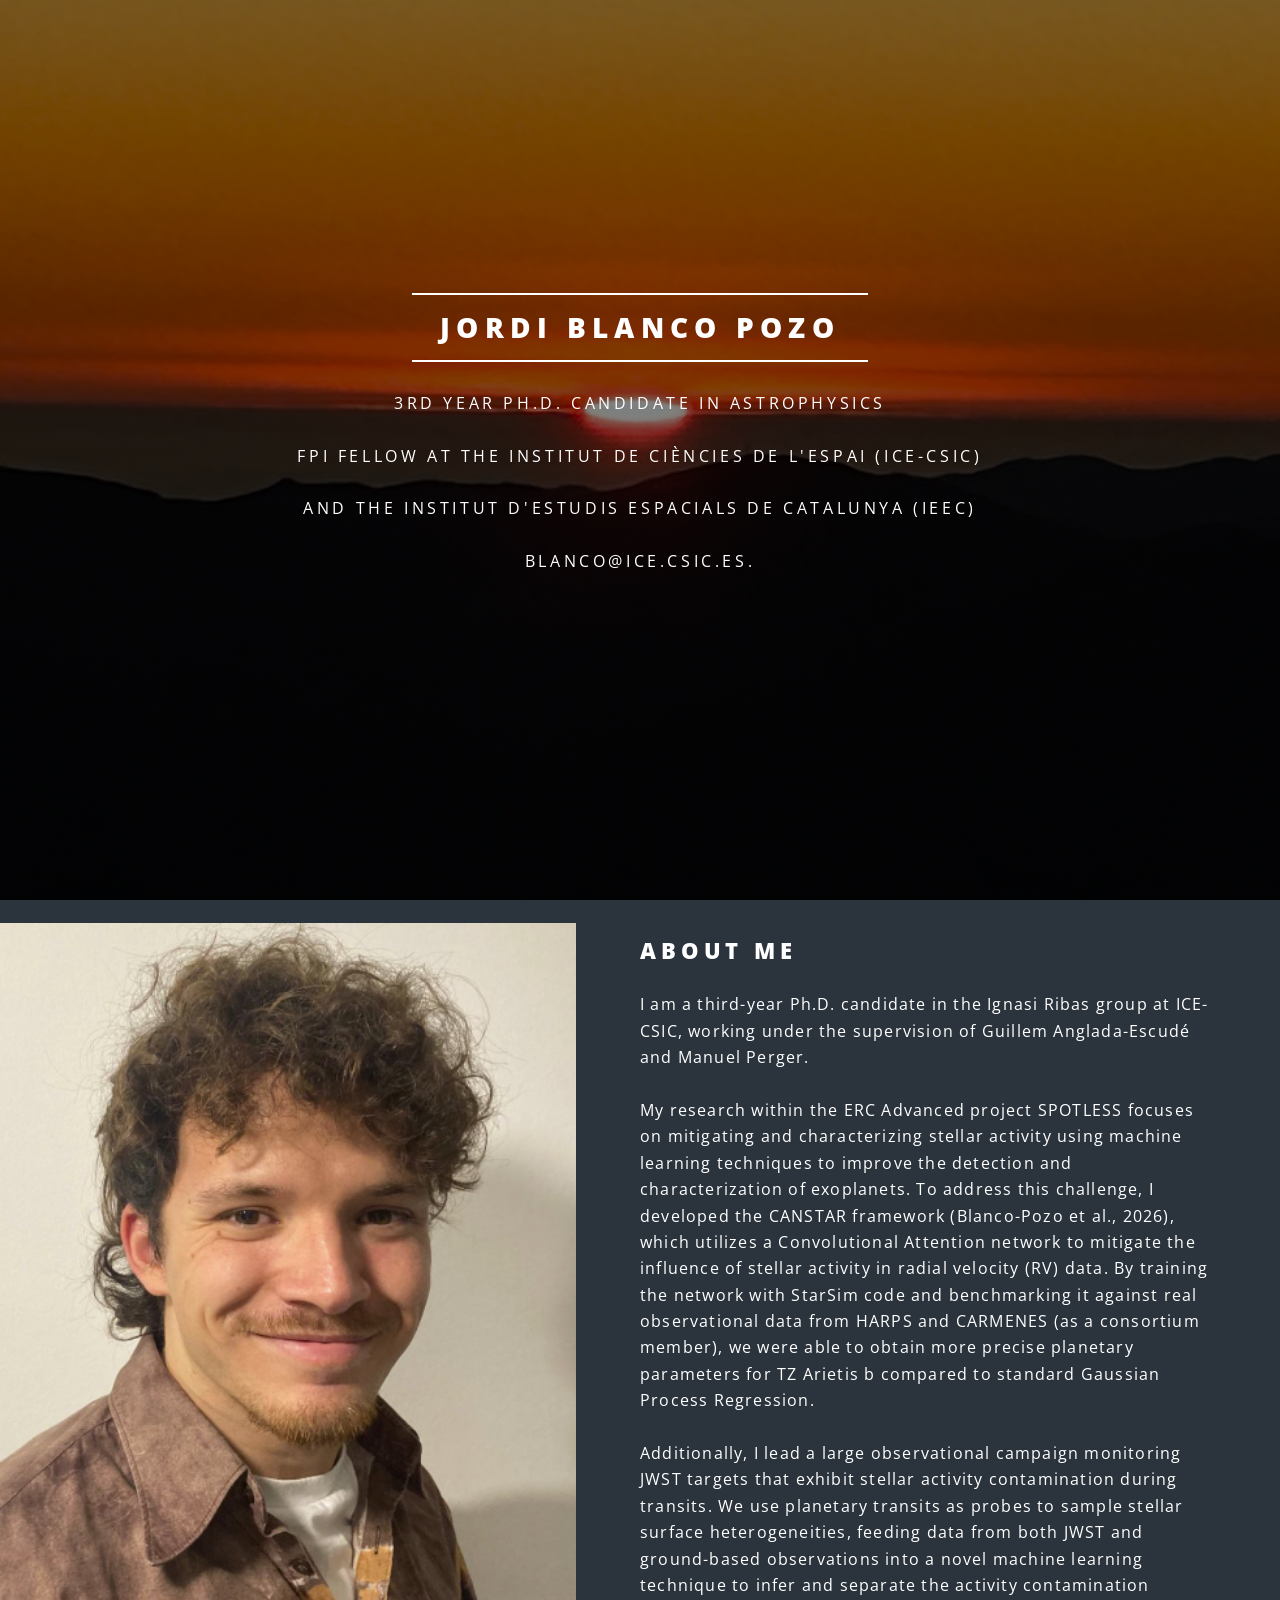
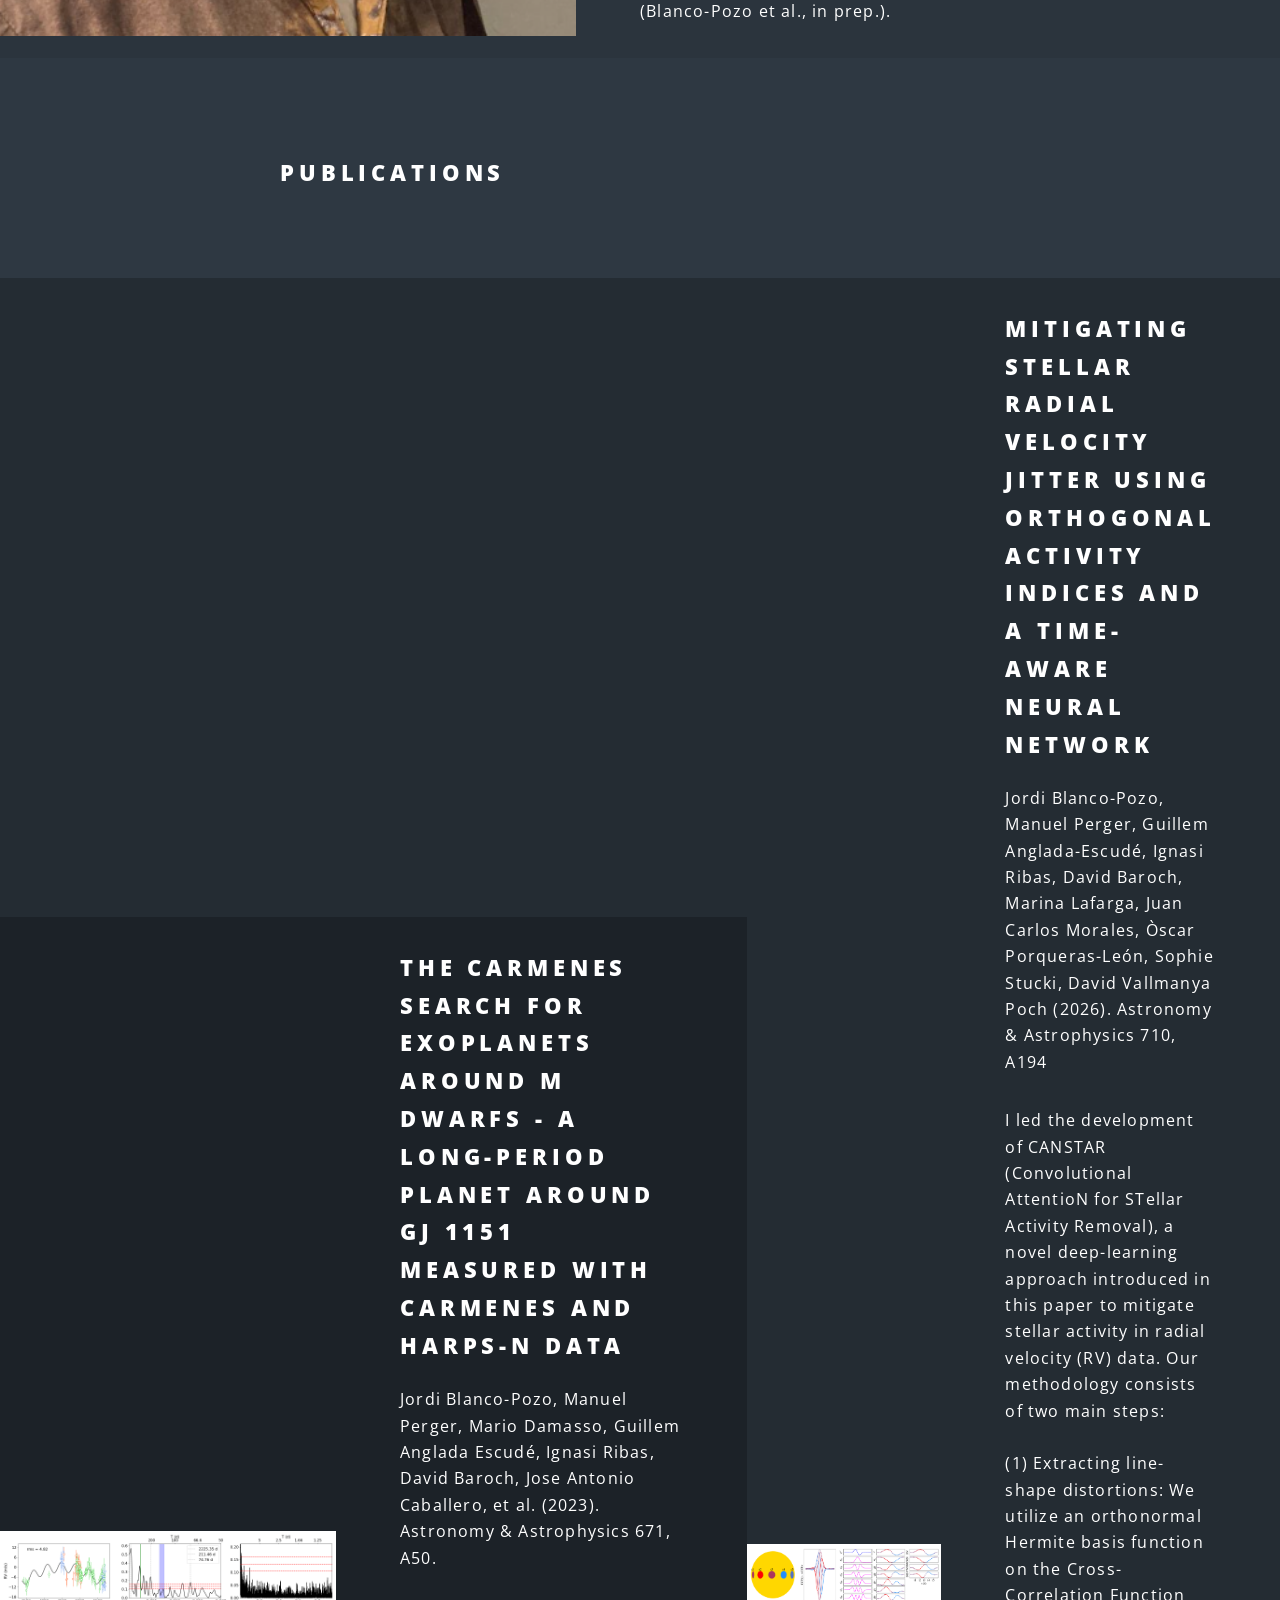
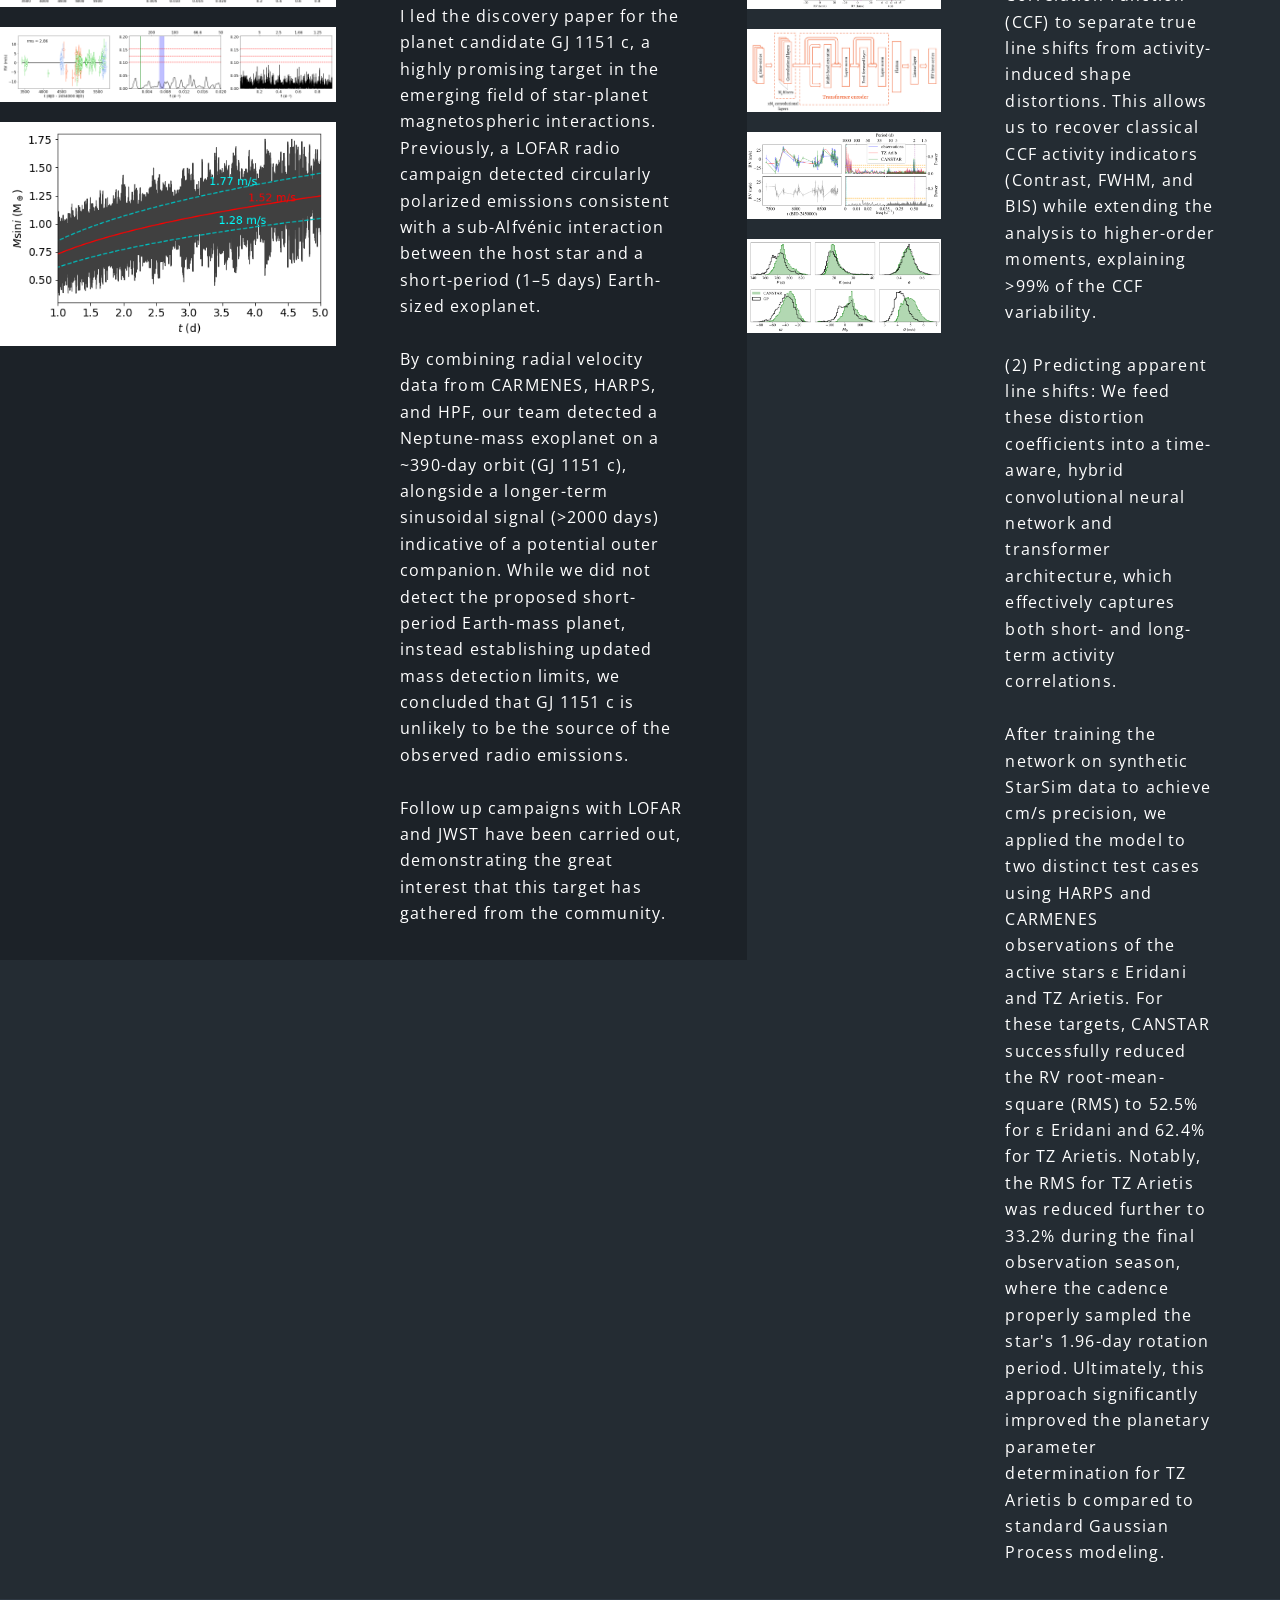
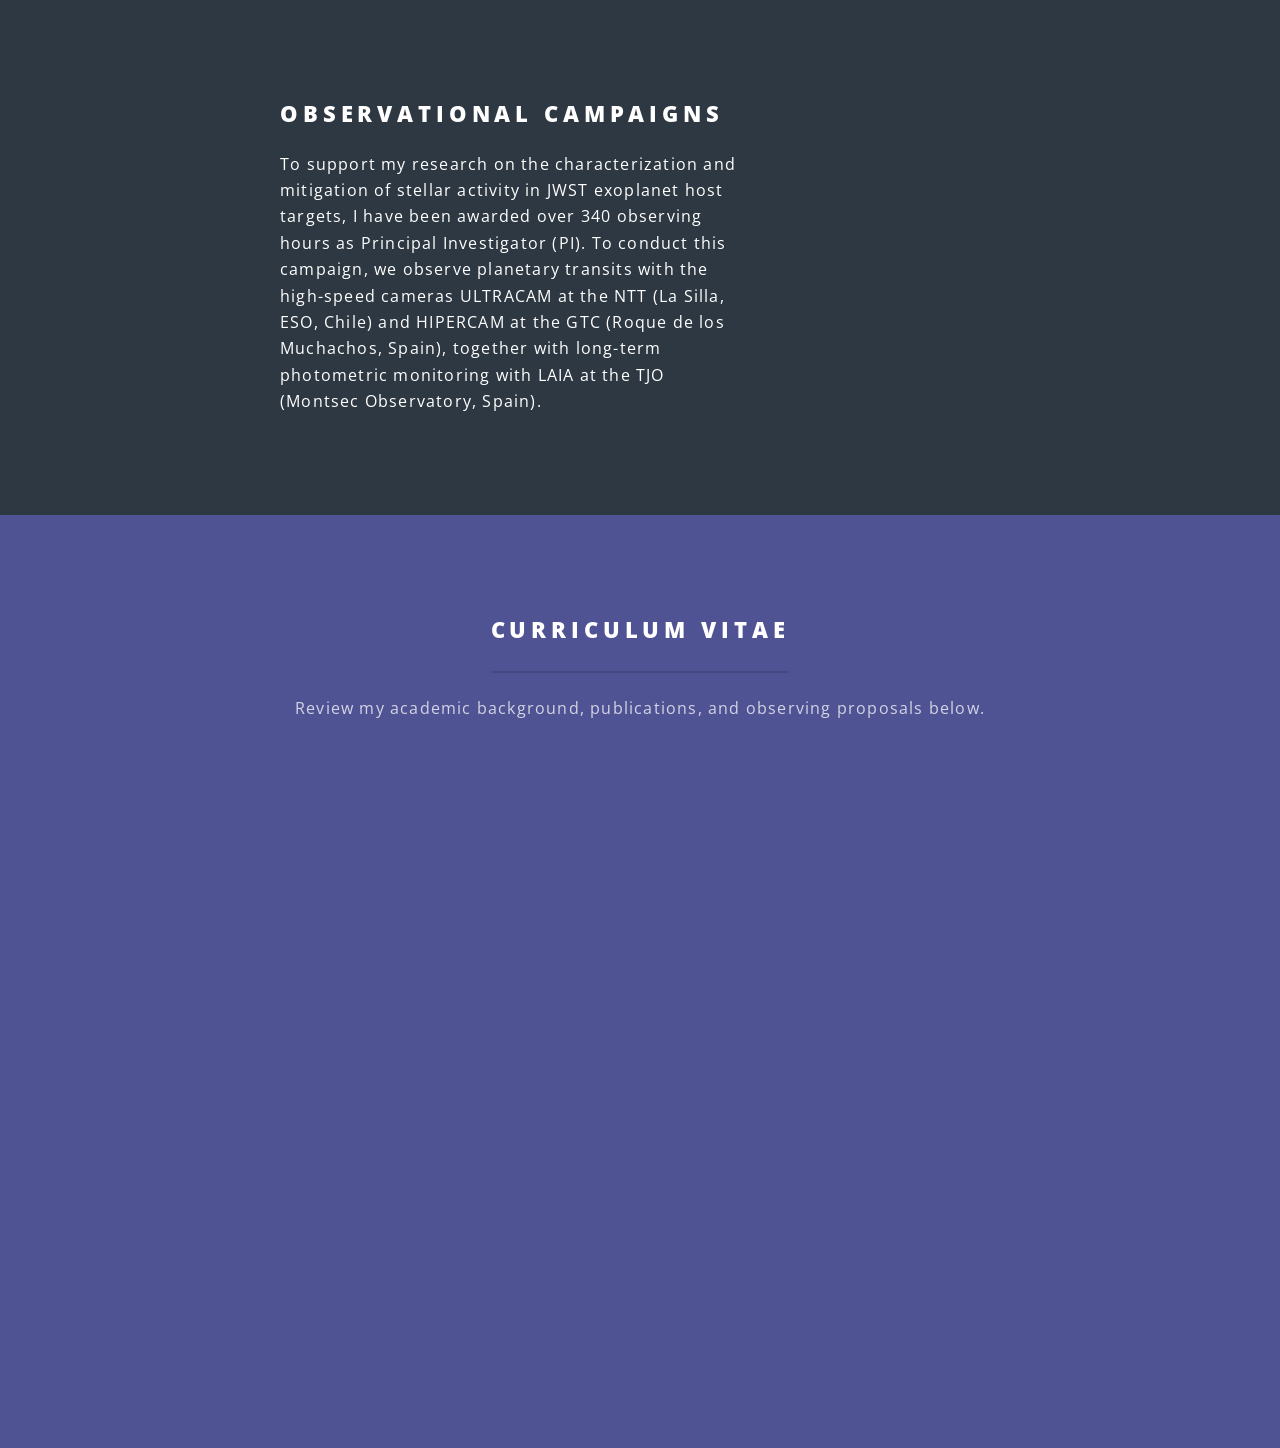
==== commit 8b9e4433: "Restore original index.html content Restored the original content of index.html after removal." ====
--- a/index.html
+++ b/index.html
@@ -20,22 +20,6 @@
 				<!-- Header -->
 					<header id="header" class="alt">
 						<h1><a href="index.html">Jordi Blanco-Pozo</a></h1>
-						<nav id="nav">
-							<ul>
-								<li class="special">
-									<a href="#menu" class="menuToggle"><span>Menu</span></a>
-									<div id="menu">
-										<ul>
-											<li><a href="index.html">Home</a></li>
-											<li><a href="generic.html">Generic</a></li>
-											<li><a href="elements.html">Elements</a></li>
-											<li><a href="#">Sign Up</a></li>
-											<li><a href="#">Log In</a></li>
-										</ul>
-									</div>
-								</li>
-							</ul>
-						</nav>
 					</header>
 
 				<!-- Banner -->
@@ -96,22 +80,26 @@
         					</p>
     					</div>
     
-						</section>
 						<section class="spotlight">
-							<div class="image">
-        						<img src="images/gj1151_rv.png" alt="GJ 1151 RV model" style="width: 100%; height: auto; margin-bottom: 20px;" />
-        						<img src="images/gj1151_residuals.png" alt="GJ 1151 RV residuals" style="width: 100%; height: auto; margin-bottom: 20px;" />
-       							<img src="images/gj1151_detection_limits.png" alt="GJ 1151 detection limits" style="width: 100%; height: auto;" />
-    						</div>
-								<h2>The CARMENES search for exoplanets around M dwarfs - A long-period planet around GJ 1151 measured with CARMENES and HARPS-N data</h2>
-								<p>Jordi Blanco-Pozo, Manuel Perger, Mario Damasso, Guillem Anglada Escudé, Ignasi Ribas, David Baroch, Jose Antonio Caballero, et al. (2023). Astronomy & Astrophysics 671, A50.<p>
-								<p>I led the discovery paper for the planet candidate GJ 1151 c, a highly promising target in the emerging field of star-planet magnetospheric interactions. Previously, a LOFAR radio campaign detected circularly polarized emissions consistent with a sub-Alfvénic interaction between the host star and a short-period (1–5 days) Earth-sized exoplanet.<br />
-									<br />
-									By combining radial velocity data from CARMENES, HARPS, and HPF, our team detected a Neptune-mass exoplanet on a ~390-day orbit (GJ 1151 c), alongside a longer-term sinusoidal signal (>2000 days) indicative of a potential outer companion. While we did not detect the proposed short-period Earth-mass planet, instead establishing updated mass detection limits, we concluded that GJ 1151 c is unlikely to be the source of the observed radio emissions.<br />
-									<br />
-									Follow up campaigns with LOFAR and JWST have been carried out, demonstrating the great interest that this target has gathered from the community.</p>
-							</div>
-						</section>
+						<div class="image">
+							<img src="images/gj1151_rv.png" alt="GJ 1151 RV model" style="width: 100%; height: auto; margin-bottom: 20px;" />
+							<img src="images/gj1151_residuals.png" alt="GJ 1151 RV residuals" style="width: 100%; height: auto; margin-bottom: 20px;" />
+							<img src="images/gj1151_detection_limits.png" alt="GJ 1151 detection limits" style="width: 100%; height: auto;" />
+						</div>
+	
+						<div class="content">
+						<h2>The CARMENES search for exoplanets around M dwarfs - A long-period planet around GJ 1151 measured with CARMENES and HARPS-N data</h2>
+		
+						<p>Jordi Blanco-Pozo, Manuel Perger, Mario Damasso, Guillem Anglada Escudé, Ignasi Ribas, David Baroch, Jose Antonio Caballero, et al. (2023). Astronomy & Astrophysics 671, A50.</p>
+		
+						<p>I led the discovery paper for the planet candidate GJ 1151 c, a highly promising target in the emerging field of star-planet magnetospheric interactions. Previously, a LOFAR radio campaign detected circularly polarized emissions consistent with a sub-Alfvénic interaction between the host star and a short-period (1–5 days) Earth-sized exoplanet.<br />
+						<br />
+						By combining radial velocity data from CARMENES, HARPS, and HPF, our team detected a Neptune-mass exoplanet on a ~390-day orbit (GJ 1151 c), alongside a longer-term sinusoidal signal (>2000 days) indicative of a potential outer companion. While we did not detect the proposed short-period Earth-mass planet, instead establishing updated mass detection limits, we concluded that GJ 1151 c is unlikely to be the source of the observed radio emissions.<br />
+						<br />
+						Follow up campaigns with LOFAR and JWST have been carried out, demonstrating the great interest that this target has gathered from the community.
+						</p>
+						</div>
+					</section>
 					</section>
 				<!-- CTA -->
 					<section id="cta" class="wrapper style4">
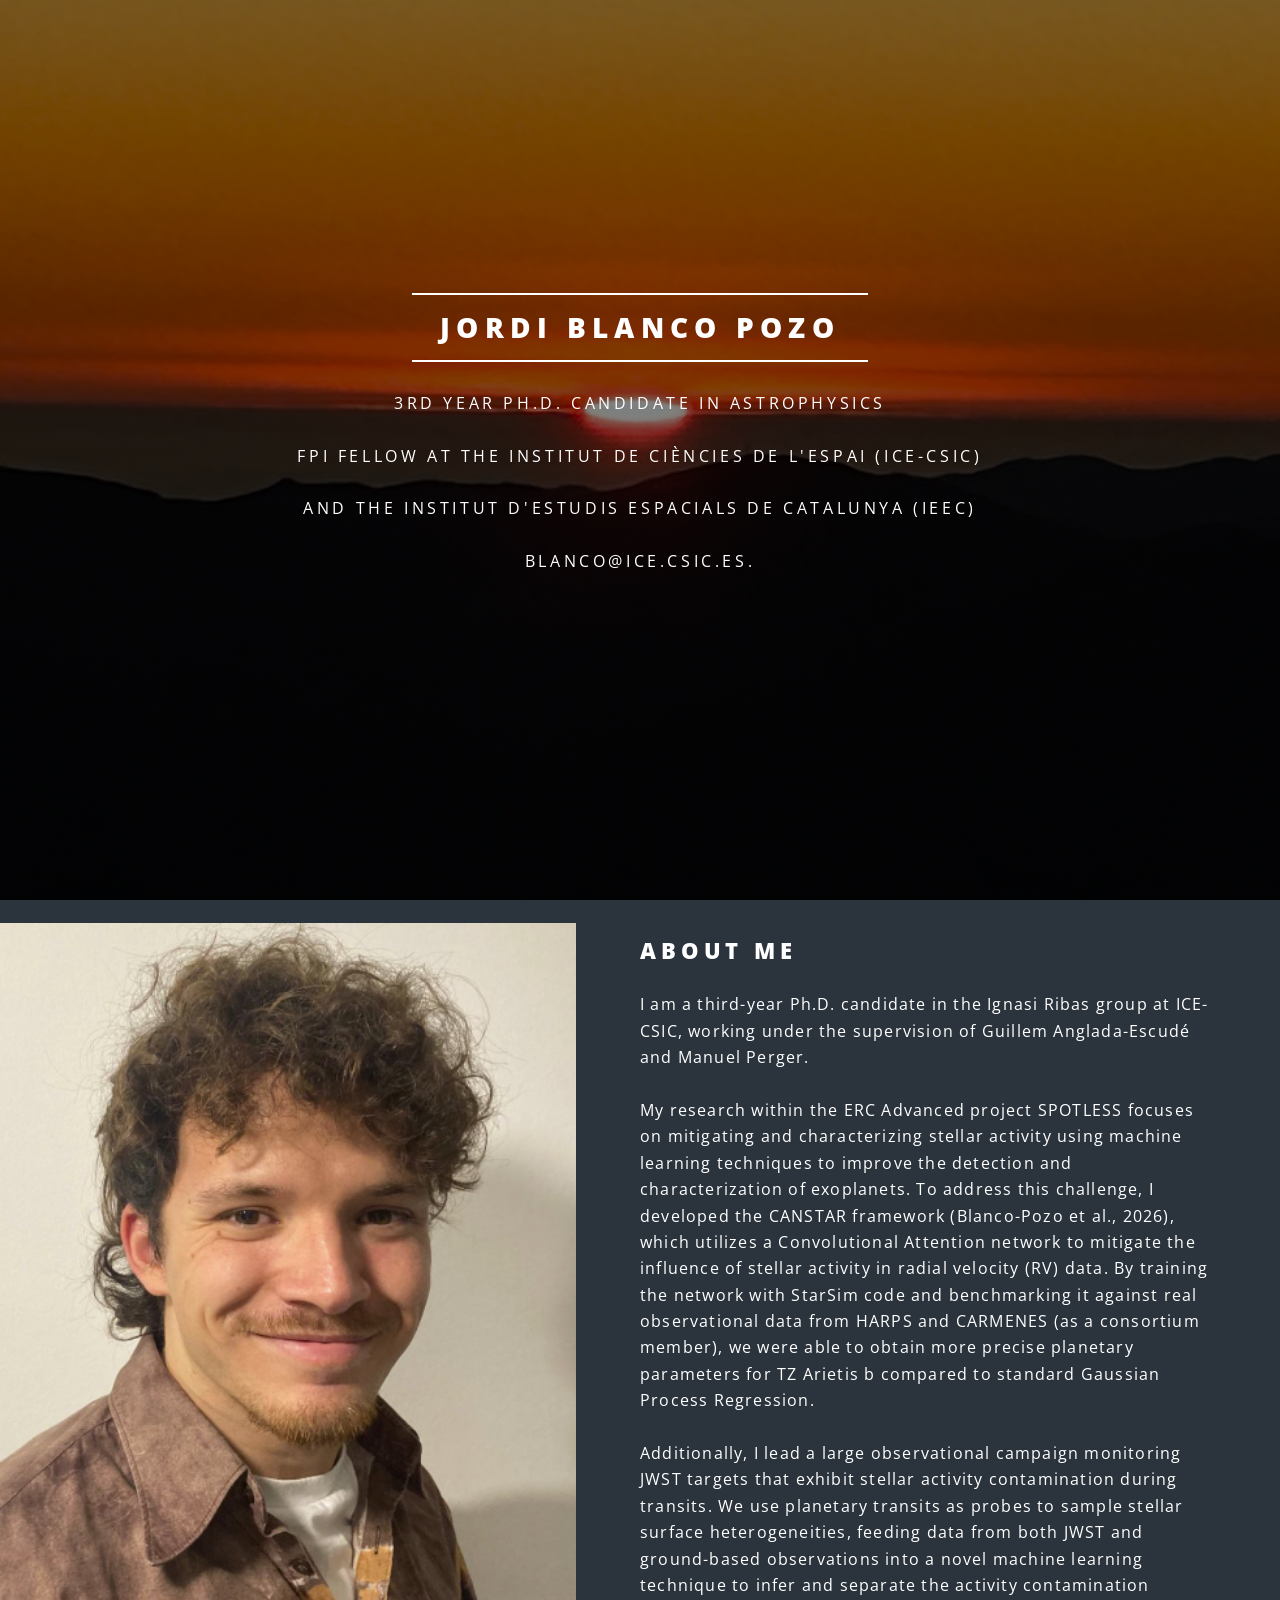
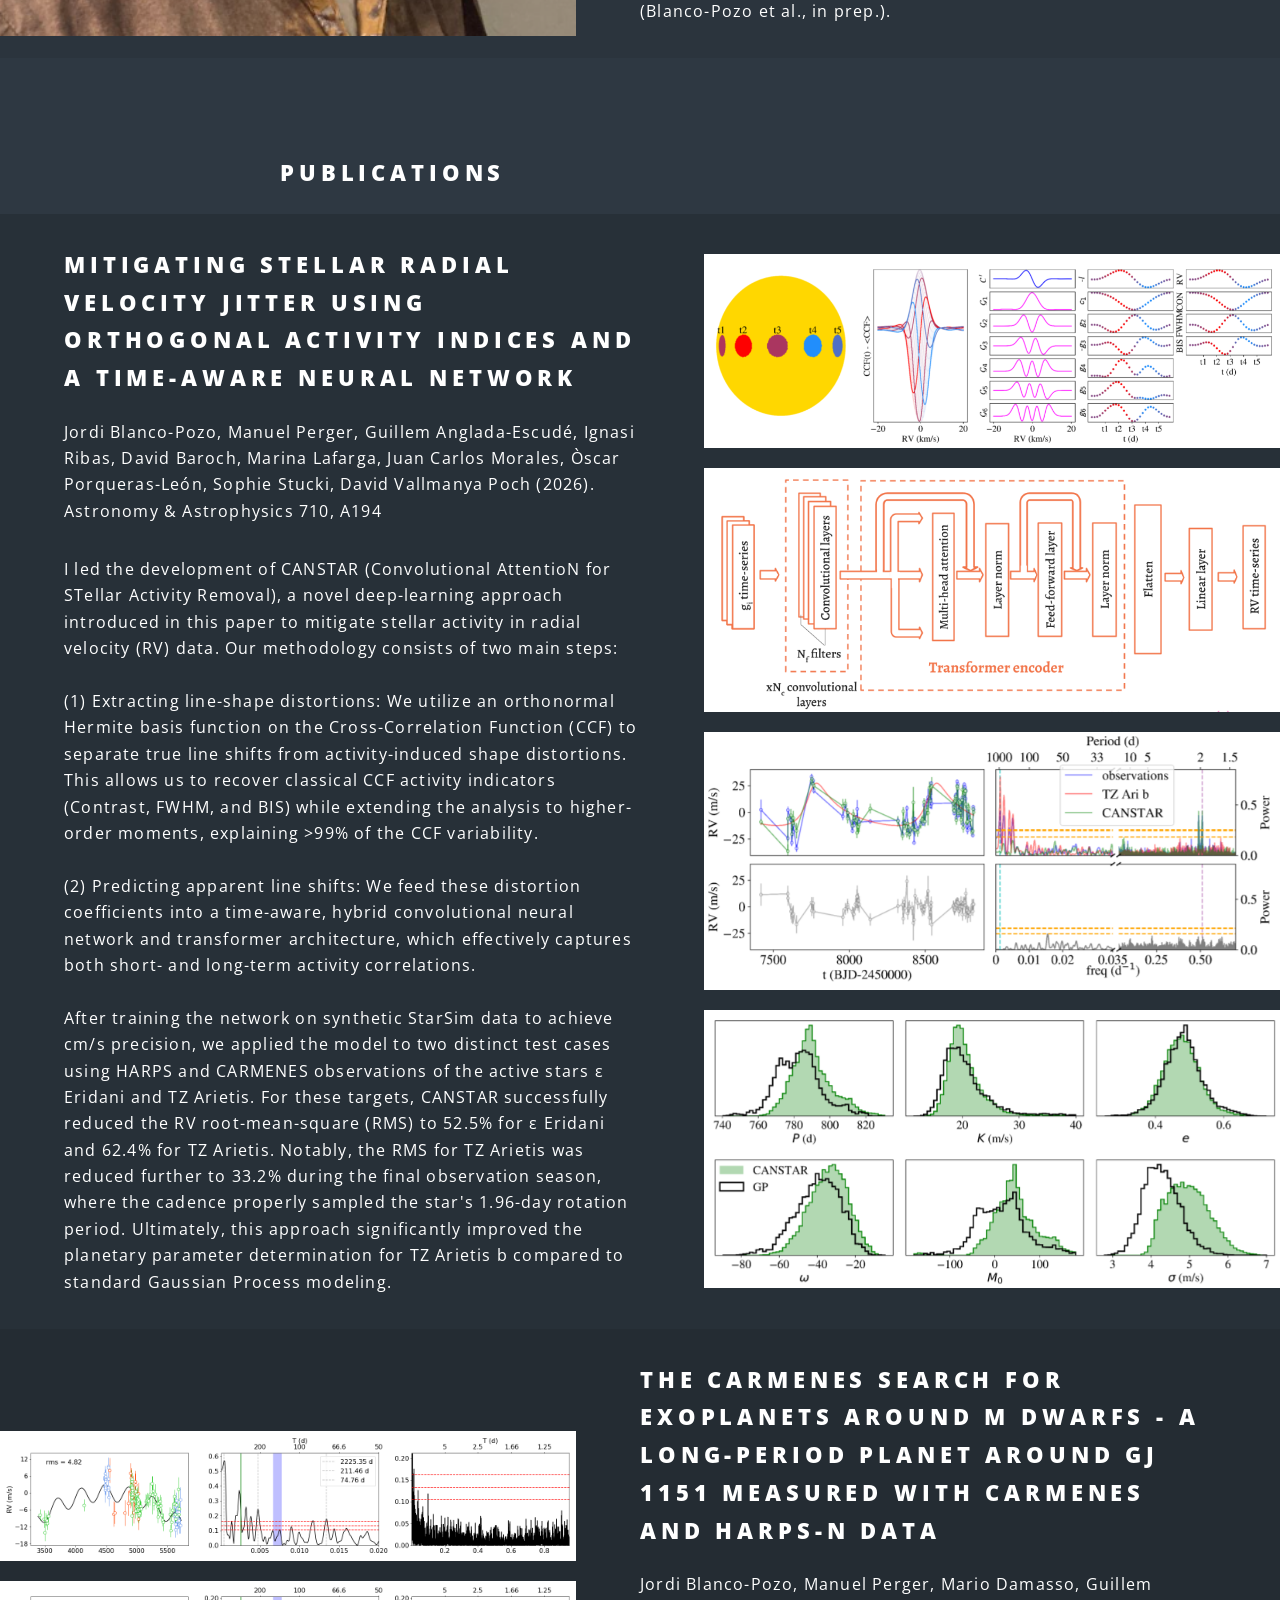
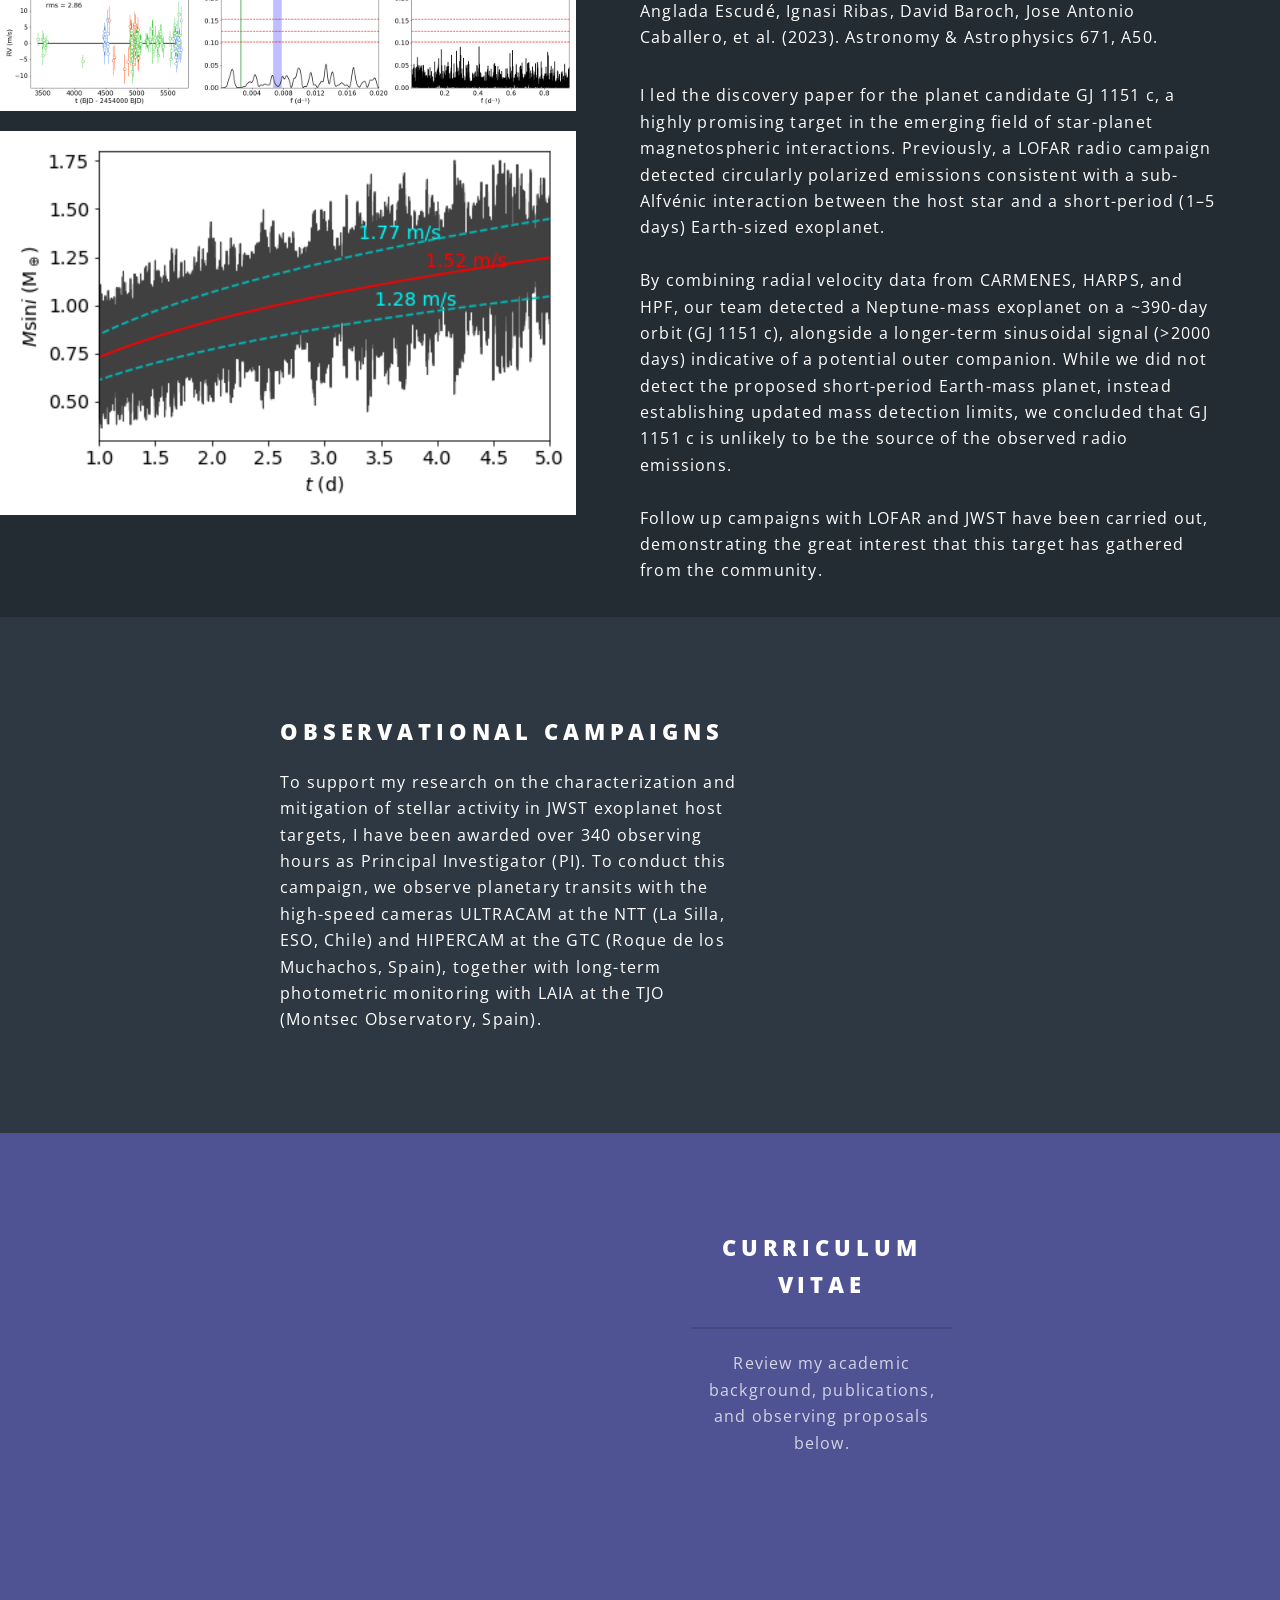
==== commit 106aa094: "Fix HTML encoding issues in index.html" ====
--- a/index.html
+++ b/index.html
@@ -55,51 +55,47 @@
 								<h2>Publications</h2>
 								</header>
 						</div>
-					</section>
 					<section class="spotlight">
-    
-   						 <div class="image">
-        					<img src="images/starsim_animation.png" alt="StarSim Animation" style="width: 100%; height: auto; margin-bottom: 20px;" />
-        					<img src="images/CANSTAR_architecture.png" alt="CANSTAR Architecture" style="width: 100%; height: auto; margin-bottom: 20px;" />
-       						<img src="images/CANSTAR_TZAri.png" alt="CANSTAR TZ Arietis" style="width: 100%; height: auto; margin-bottom: 20px;" />
-        					<img src="images/CANSTAR_GP.png" alt="CANSTAR GP" style="width: 100%; height: auto;" />
-    					</div>
-    
-    					<div class="content">
-        					<h2>Mitigating stellar radial velocity jitter using orthogonal activity indices and a time-aware neural network</h2>
-        
-        					<p>Jordi Blanco-Pozo, Manuel Perger, Guillem Anglada-Escudé, Ignasi Ribas, David Baroch, Marina Lafarga, Juan Carlos Morales, Òscar Porqueras-León, Sophie Stucki, David Vallmanya Poch (2026). Astronomy & Astrophysics 710, A194</p>
-        
-        					<p>I led the development of CANSTAR (Convolutional AttentioN for STellar Activity Removal), a novel deep-learning approach introduced in this paper to mitigate stellar activity in radial velocity (RV) data. Our methodology consists of two main steps:<br />
-            				<br />
-            				(1) Extracting line-shape distortions: We utilize an orthonormal Hermite basis function on the Cross-Correlation Function (CCF) to separate true line shifts from activity-induced shape distortions. This allows us to recover classical CCF activity indicators (Contrast, FWHM, and BIS) while extending the analysis to higher-order moments, explaining >99% of the CCF variability.<br />
-            				<br />
-            				(2) Predicting apparent line shifts: We feed these distortion coefficients into a time-aware, hybrid convolutional neural network and transformer architecture, which effectively captures both short- and long-term activity correlations.<br />
-            				<br />
-            				After training the network on synthetic StarSim data to achieve cm/s precision, we applied the model to two distinct test cases using HARPS and CARMENES observations of the active stars ε Eridani and TZ Arietis. For these targets, CANSTAR successfully reduced the RV root-mean-square (RMS) to 52.5% for ε Eridani and 62.4% for TZ Arietis. Notably, the RMS for TZ Arietis was reduced further to 33.2% during the final observation season, where the cadence properly sampled the star's 1.96-day rotation period. Ultimately, this approach significantly improved the planetary parameter determination for TZ Arietis b compared to standard Gaussian Process modeling.
-        					</p>
-    					</div>
-    
-						<section class="spotlight">
+						<div class="image">
+							<img src="images/starsim_animation.png" alt="StarSim Animation" style="width: 100%; height: auto; margin-bottom: 20px;" />
+							<img src="images/CANSTAR_architecture.png" alt="CANSTAR Architecture" style="width: 100%; height: auto; margin-bottom: 20px;" />
+							<img src="images/CANSTAR_TZAri.png" alt="CANSTAR TZ Arietis" style="width: 100%; height: auto; margin-bottom: 20px;" />
+							<img src="images/CANSTAR_GP.png" alt="CANSTAR GP" style="width: 100%; height: auto;" />
+						</div>
+
+						<div class="content">
+							<h2>Mitigating stellar radial velocity jitter using orthogonal activity indices and a time-aware neural network</h2>
+		
+							<p>Jordi Blanco-Pozo, Manuel Perger, Guillem Anglada-Escudé, Ignasi Ribas, David Baroch, Marina Lafarga, Juan Carlos Morales, Òscar Porqueras-León, Sophie Stucki, David Vallmanya Poch (2026). Astronomy & Astrophysics 710, A194</p>
+		
+							<p>I led the development of CANSTAR (Convolutional AttentioN for STellar Activity Removal), a novel deep-learning approach introduced in this paper to mitigate stellar activity in radial velocity (RV) data. Our methodology consists of two main steps:<br />
+							<br />
+							(1) Extracting line-shape distortions: We utilize an orthonormal Hermite basis function on the Cross-Correlation Function (CCF) to separate true line shifts from activity-induced shape distortions. This allows us to recover classical CCF activity indicators (Contrast, FWHM, and BIS) while extending the analysis to higher-order moments, explaining >99% of the CCF variability.<br />
+							<br />
+							(2) Predicting apparent line shifts: We feed these distortion coefficients into a time-aware, hybrid convolutional neural network and transformer architecture, which effectively captures both short- and long-term activity correlations.<br />
+							<br />
+							After training the network on synthetic StarSim data to achieve cm/s precision, we applied the model to two distinct test cases using HARPS and CARMENES observations of the active stars ε Eridani and TZ Arietis. For these targets, CANSTAR successfully reduced the RV root-mean-square (RMS) to 52.5% for ε Eridani and 62.4% for TZ Arietis. Notably, the RMS for TZ Arietis was reduced further to 33.2% during the final observation season, where the cadence properly sampled the star's 1.96-day rotation period. Ultimately, this approach significantly improved the planetary parameter determination for TZ Arietis b compared to standard Gaussian Process modeling.
+							</p>
+						</div>
+					</section> <section class="spotlight">
 						<div class="image">
 							<img src="images/gj1151_rv.png" alt="GJ 1151 RV model" style="width: 100%; height: auto; margin-bottom: 20px;" />
 							<img src="images/gj1151_residuals.png" alt="GJ 1151 RV residuals" style="width: 100%; height: auto; margin-bottom: 20px;" />
 							<img src="images/gj1151_detection_limits.png" alt="GJ 1151 detection limits" style="width: 100%; height: auto;" />
 						</div>
-	
+
 						<div class="content">
-						<h2>The CARMENES search for exoplanets around M dwarfs - A long-period planet around GJ 1151 measured with CARMENES and HARPS-N data</h2>
-		
-						<p>Jordi Blanco-Pozo, Manuel Perger, Mario Damasso, Guillem Anglada Escudé, Ignasi Ribas, David Baroch, Jose Antonio Caballero, et al. (2023). Astronomy & Astrophysics 671, A50.</p>
-		
-						<p>I led the discovery paper for the planet candidate GJ 1151 c, a highly promising target in the emerging field of star-planet magnetospheric interactions. Previously, a LOFAR radio campaign detected circularly polarized emissions consistent with a sub-Alfvénic interaction between the host star and a short-period (1–5 days) Earth-sized exoplanet.<br />
-						<br />
-						By combining radial velocity data from CARMENES, HARPS, and HPF, our team detected a Neptune-mass exoplanet on a ~390-day orbit (GJ 1151 c), alongside a longer-term sinusoidal signal (>2000 days) indicative of a potential outer companion. While we did not detect the proposed short-period Earth-mass planet, instead establishing updated mass detection limits, we concluded that GJ 1151 c is unlikely to be the source of the observed radio emissions.<br />
-						<br />
-						Follow up campaigns with LOFAR and JWST have been carried out, demonstrating the great interest that this target has gathered from the community.
-						</p>
+							<h2>The CARMENES search for exoplanets around M dwarfs - A long-period planet around GJ 1151 measured with CARMENES and HARPS-N data</h2>
+
+							<p>Jordi Blanco-Pozo, Manuel Perger, Mario Damasso, Guillem Anglada Escudé, Ignasi Ribas, David Baroch, Jose Antonio Caballero, et al. (2023). Astronomy & Astrophysics 671, A50.</p>
+
+							<p>I led the discovery paper for the planet candidate GJ 1151 c, a highly promising target in the emerging field of star-planet magnetospheric interactions. Previously, a LOFAR radio campaign detected circularly polarized emissions consistent with a sub-Alfvénic interaction between the host star and a short-period (1–5 days) Earth-sized exoplanet.<br />
+							<br />
+							By combining radial velocity data from CARMENES, HARPS, and HPF, our team detected a Neptune-mass exoplanet on a ~390-day orbit (GJ 1151 c), alongside a longer-term sinusoidal signal (>2000 days) indicative of a potential outer companion. While we did not detect the proposed short-period Earth-mass planet, instead establishing updated mass detection limits, we concluded that GJ 1151 c is unlikely to be the source of the observed radio emissions.<br />
+							<br />
+							Follow up campaigns with LOFAR and JWST have been carried out, demonstrating the great interest that this target has gathered from the community.
+							</p>
 						</div>
-					</section>
 					</section>
 				<!-- CTA -->
 					<section id="cta" class="wrapper style4">
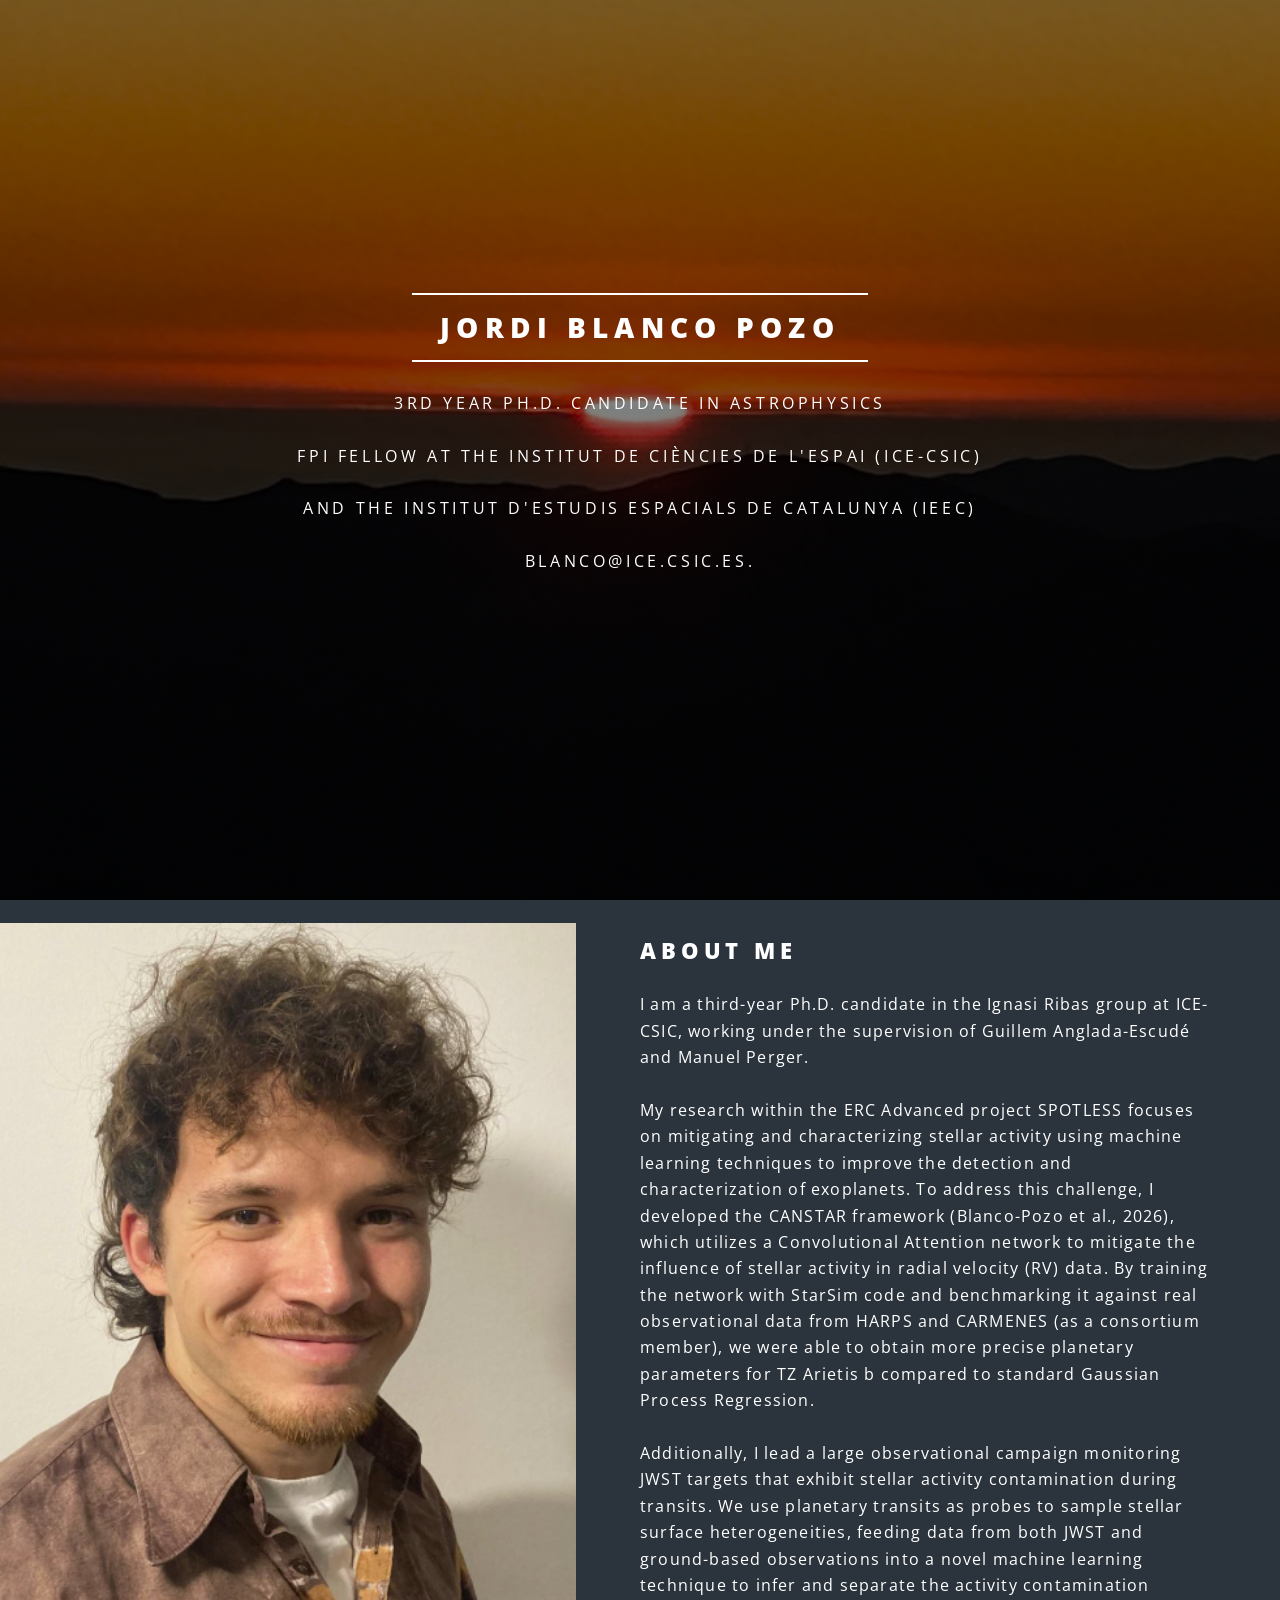
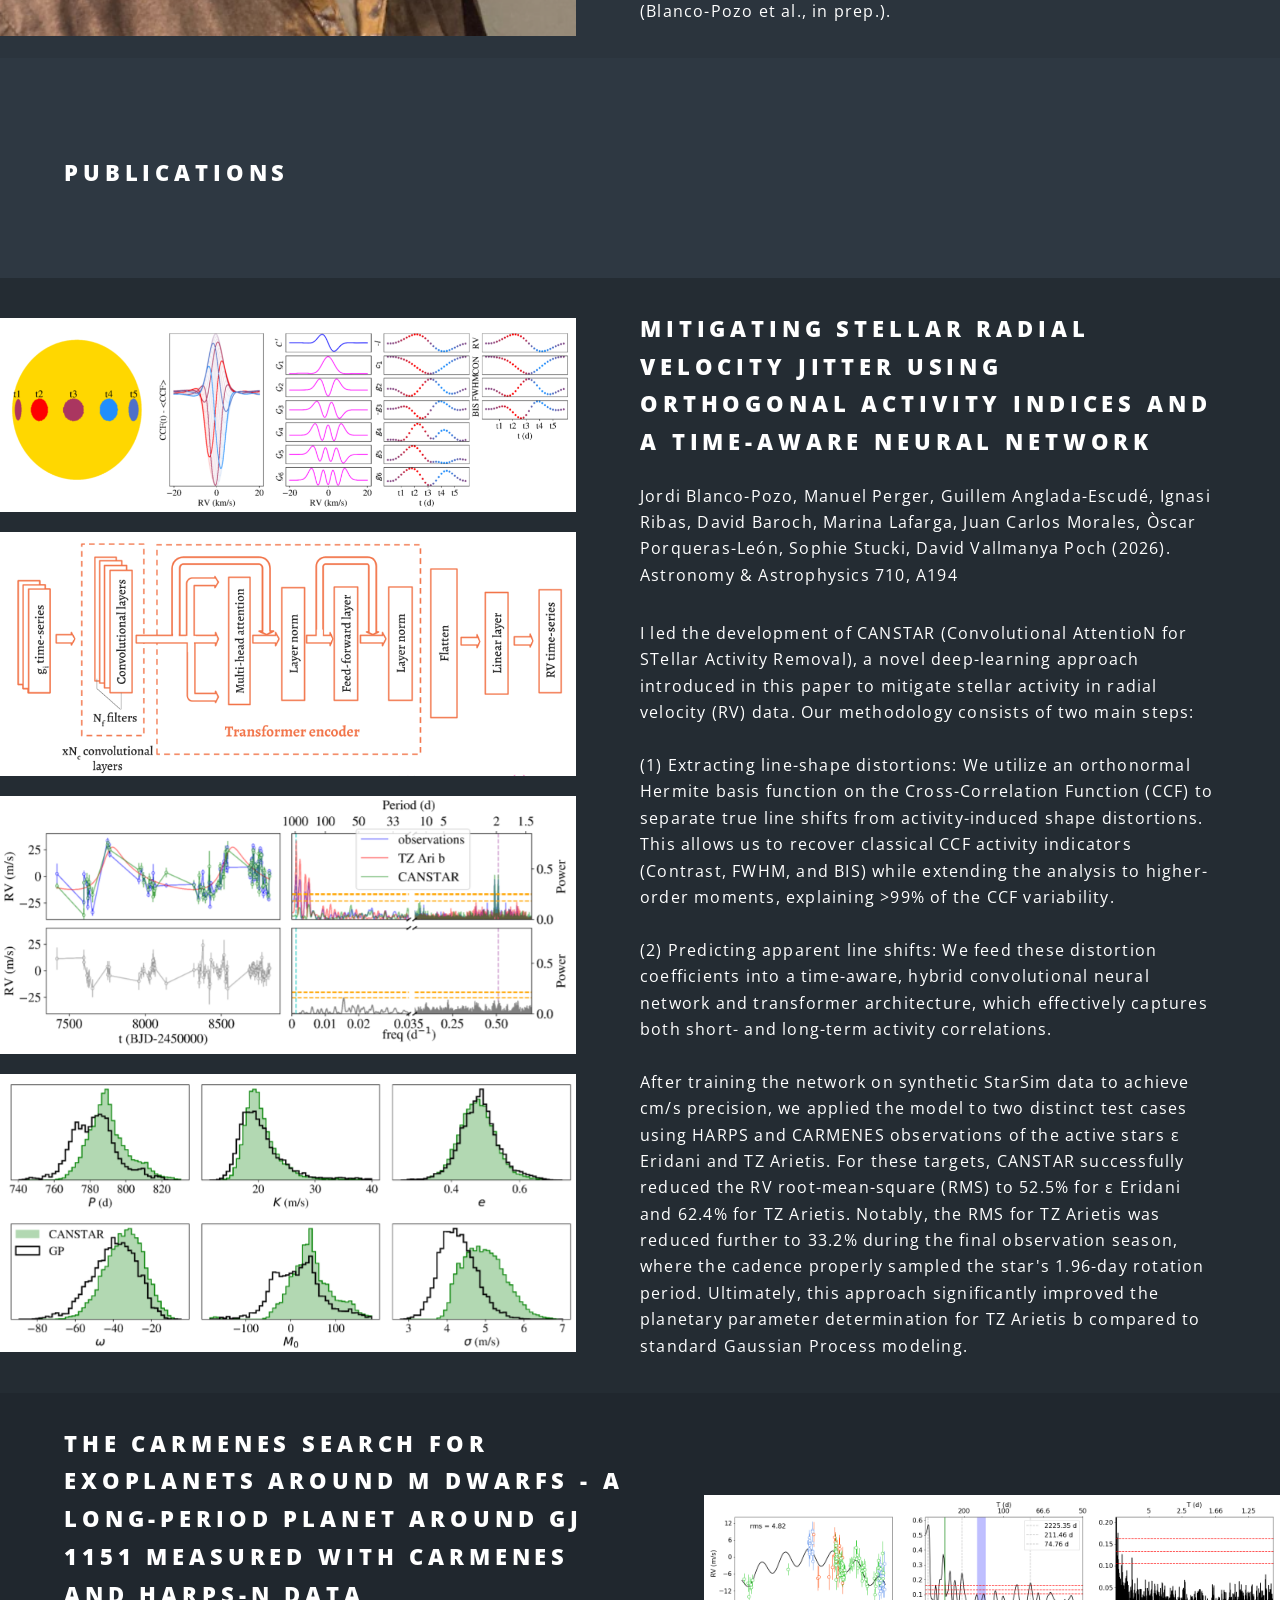
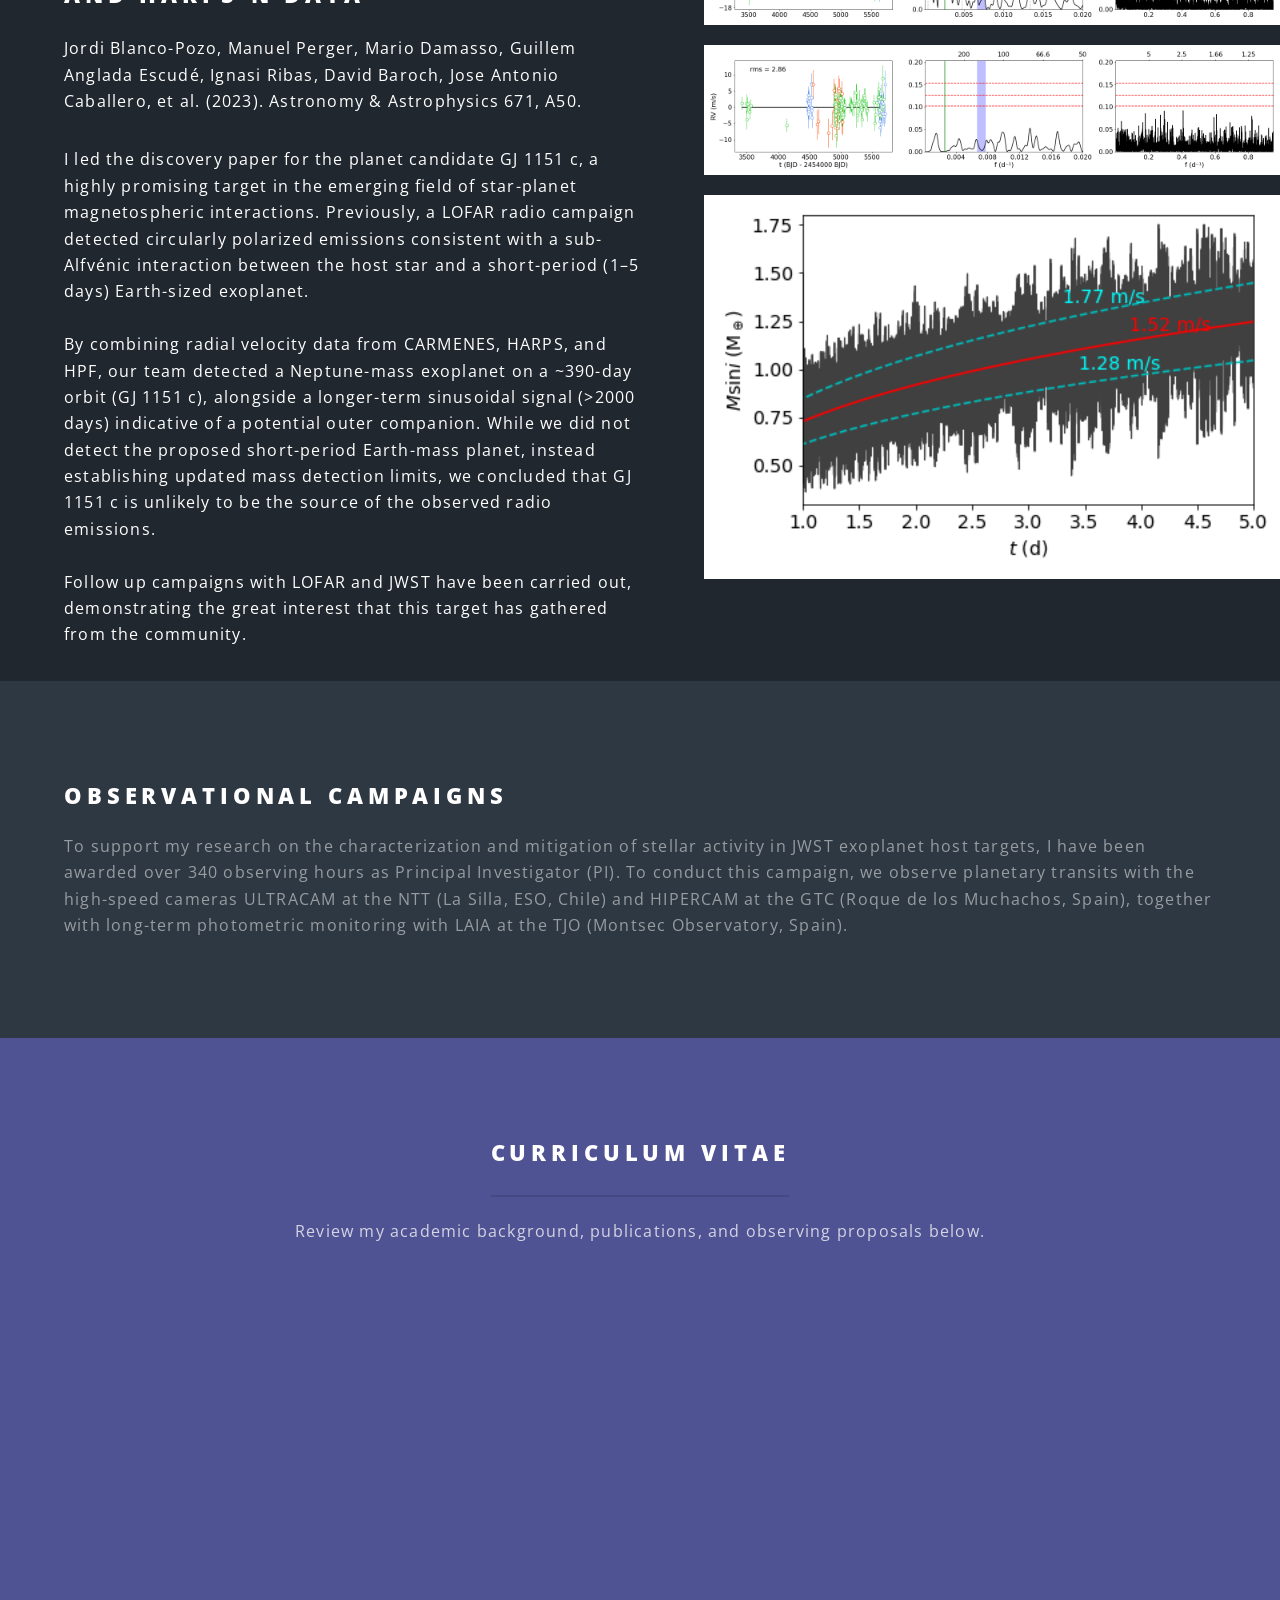
==== commit 8c05cc29: "Fix HTML encoding issues in index.html" ====
--- a/index.html
+++ b/index.html
@@ -48,14 +48,13 @@
 									Additionally, I lead a large observational campaign monitoring JWST targets that exhibit stellar activity contamination during transits. We use planetary transits as probes to sample stellar surface heterogeneities, feeding data from both JWST and ground-based observations into a novel machine learning technique to infer and separate the activity contamination (Blanco-Pozo et al., in prep.).</p>
 							</div>
 						</section>
-						<!-- CTA -->
-					<section id="cta" class="wrapper style4">
+	<section id="publications-banner" class="wrapper style4">
 						<div class="inner">
 							<header>
 								<h2>Publications</h2>
-								</header>
+							</header>
 						</div>
-					<section class="spotlight">
+					</section> <section class="spotlight">
 						<div class="image">
 							<img src="images/starsim_animation.png" alt="StarSim Animation" style="width: 100%; height: auto; margin-bottom: 20px;" />
 							<img src="images/CANSTAR_architecture.png" alt="CANSTAR Architecture" style="width: 100%; height: auto; margin-bottom: 20px;" />
@@ -77,7 +76,9 @@
 							After training the network on synthetic StarSim data to achieve cm/s precision, we applied the model to two distinct test cases using HARPS and CARMENES observations of the active stars ε Eridani and TZ Arietis. For these targets, CANSTAR successfully reduced the RV root-mean-square (RMS) to 52.5% for ε Eridani and 62.4% for TZ Arietis. Notably, the RMS for TZ Arietis was reduced further to 33.2% during the final observation season, where the cadence properly sampled the star's 1.96-day rotation period. Ultimately, this approach significantly improved the planetary parameter determination for TZ Arietis b compared to standard Gaussian Process modeling.
 							</p>
 						</div>
-					</section> <section class="spotlight">
+					</section> 
+					
+				<section class="spotlight">
 						<div class="image">
 							<img src="images/gj1151_rv.png" alt="GJ 1151 RV model" style="width: 100%; height: auto; margin-bottom: 20px;" />
 							<img src="images/gj1151_residuals.png" alt="GJ 1151 RV residuals" style="width: 100%; height: auto; margin-bottom: 20px;" />
@@ -97,8 +98,8 @@
 							</p>
 						</div>
 					</section>
-				<!-- CTA -->
-					<section id="cta" class="wrapper style4">
+
+				<section id="campaigns-banner" class="wrapper style4">
 						<div class="inner">
 							<header>
 								<h2>Observational campaigns</h2>
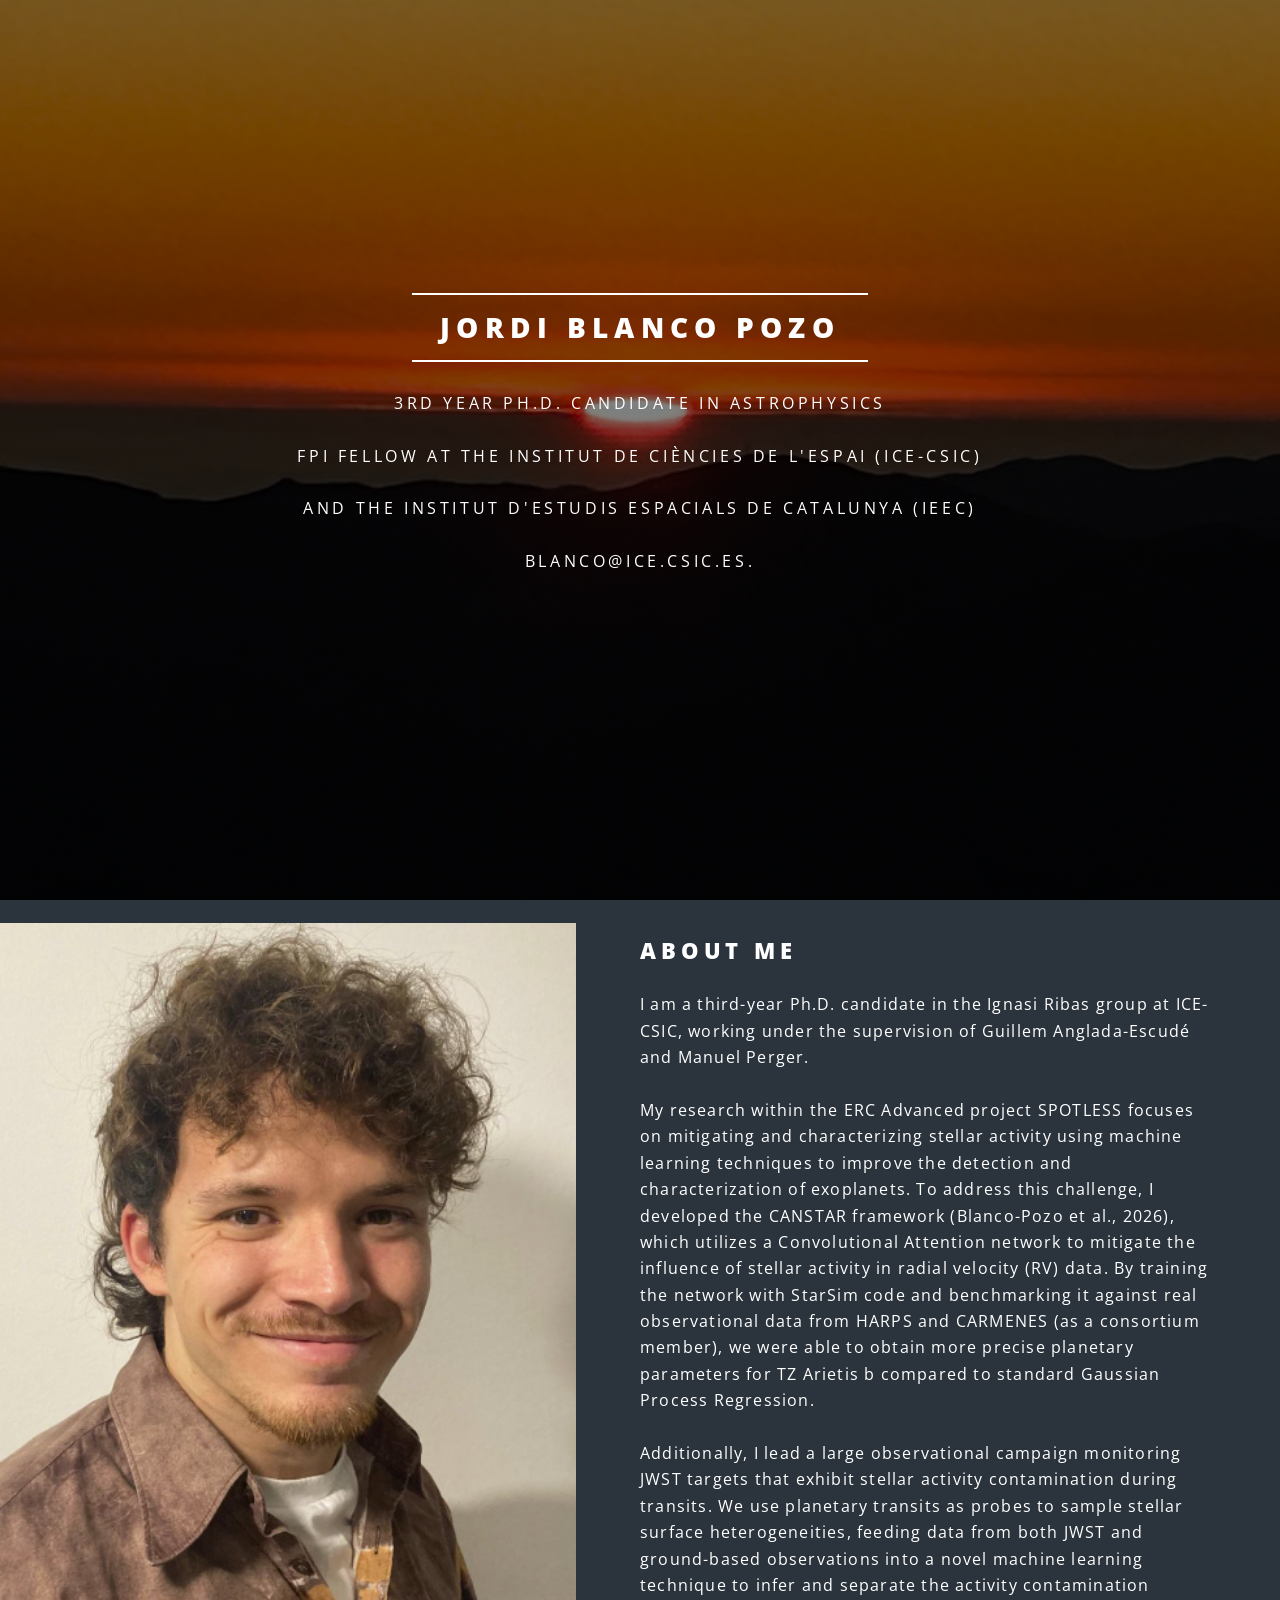
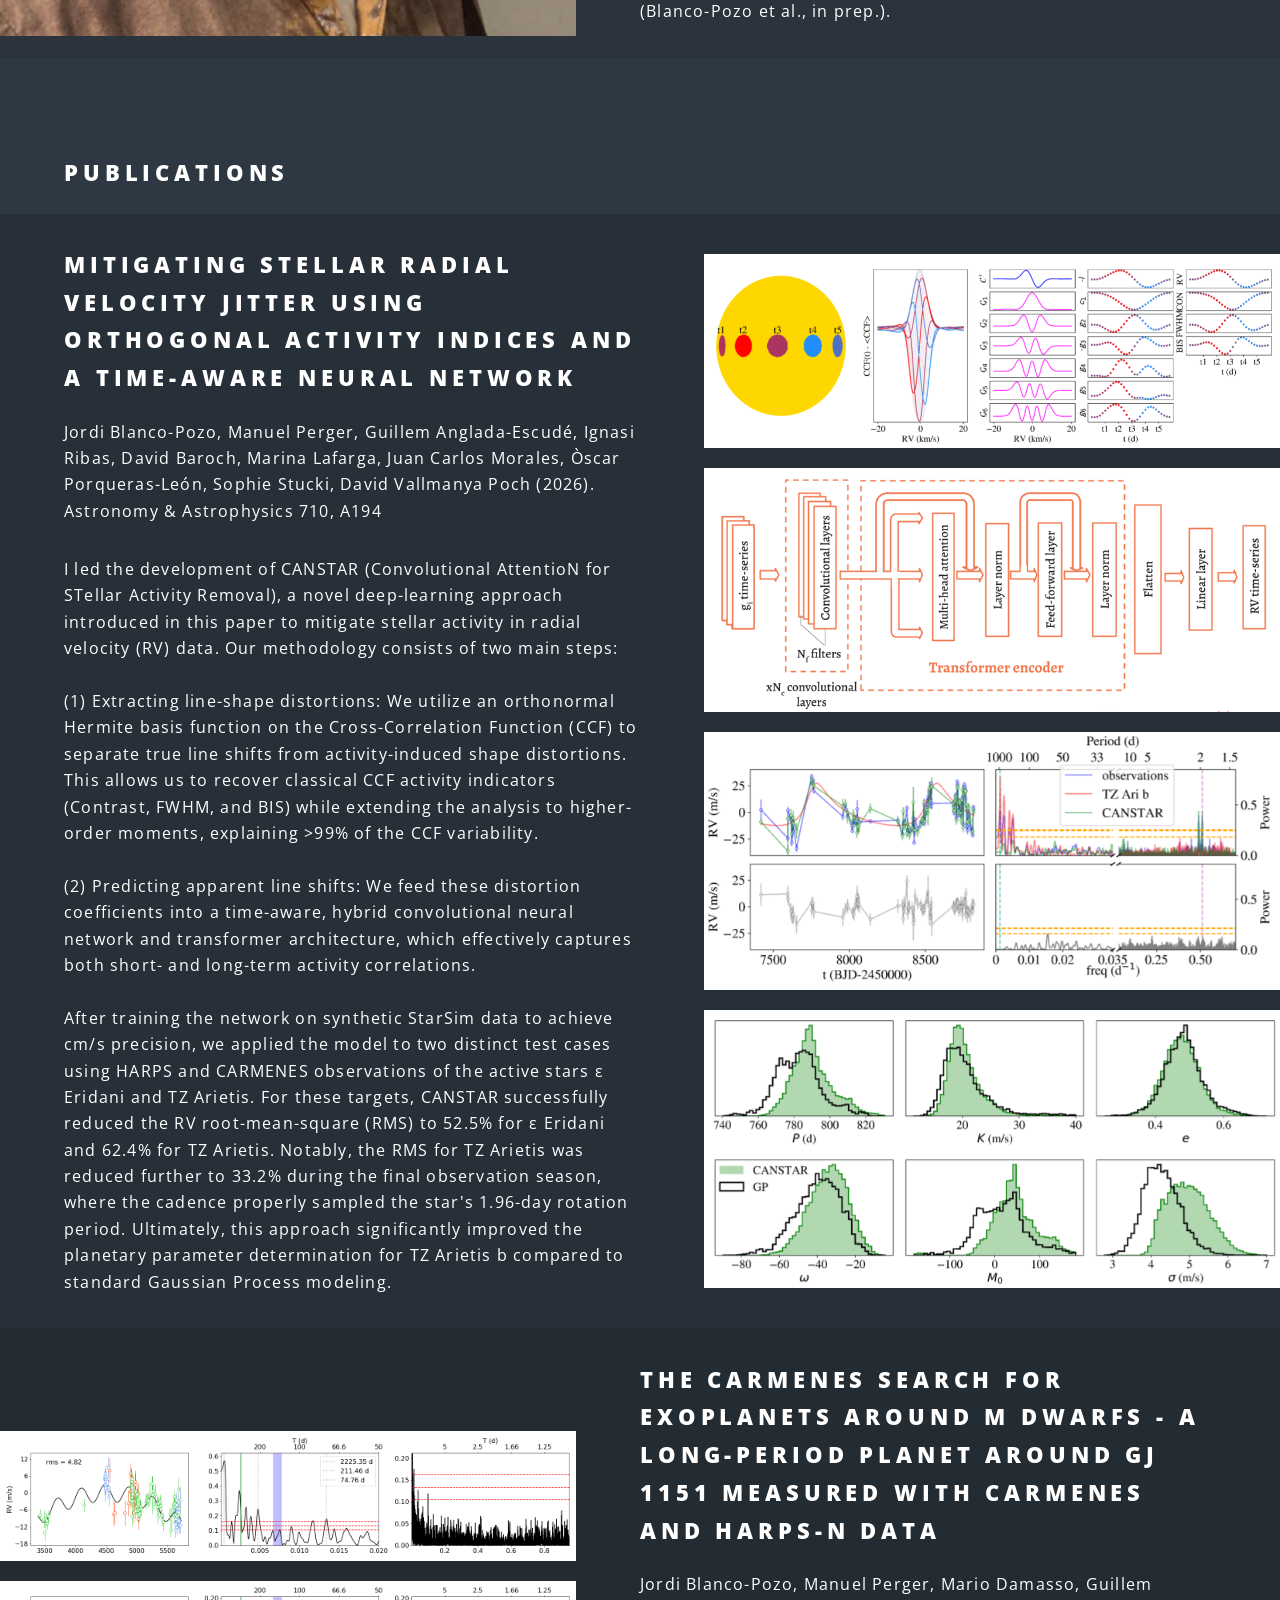
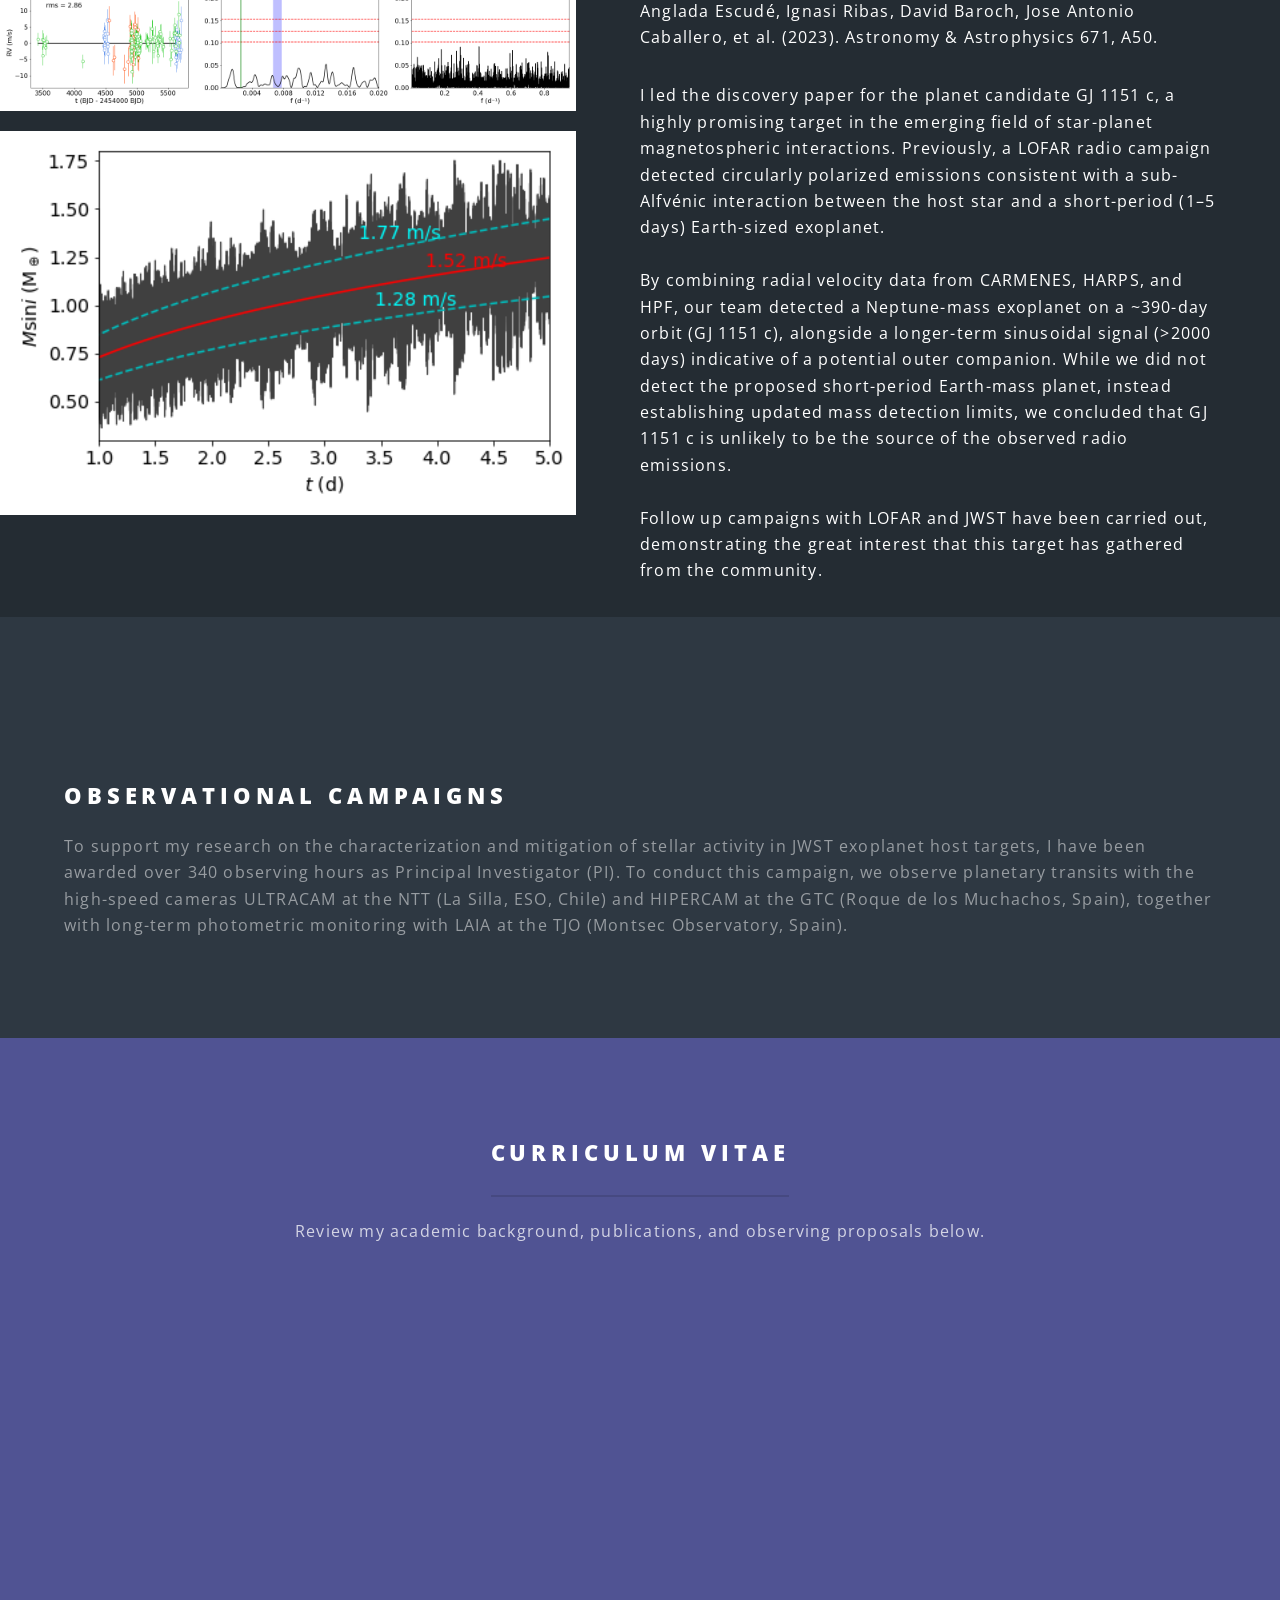
==== commit c0bc9eb5: "Fix HTML formatting and structure" ====
--- a/index.html
+++ b/index.html
@@ -48,65 +48,66 @@
 									Additionally, I lead a large observational campaign monitoring JWST targets that exhibit stellar activity contamination during transits. We use planetary transits as probes to sample stellar surface heterogeneities, feeding data from both JWST and ground-based observations into a novel machine learning technique to infer and separate the activity contamination (Blanco-Pozo et al., in prep.).</p>
 							</div>
 						</section>
-	<section id="publications-banner" class="wrapper style4">
-						<div class="inner">
-							<header>
-								<h2>Publications</h2>
-							</header>
-						</div>
-					</section> <section class="spotlight">
-						<div class="image">
-							<img src="images/starsim_animation.png" alt="StarSim Animation" style="width: 100%; height: auto; margin-bottom: 20px;" />
-							<img src="images/CANSTAR_architecture.png" alt="CANSTAR Architecture" style="width: 100%; height: auto; margin-bottom: 20px;" />
-							<img src="images/CANSTAR_TZAri.png" alt="CANSTAR TZ Arietis" style="width: 100%; height: auto; margin-bottom: 20px;" />
-							<img src="images/CANSTAR_GP.png" alt="CANSTAR GP" style="width: 100%; height: auto;" />
-						</div>
 
-						<div class="content">
-							<h2>Mitigating stellar radial velocity jitter using orthogonal activity indices and a time-aware neural network</h2>
-		
-							<p>Jordi Blanco-Pozo, Manuel Perger, Guillem Anglada-Escudé, Ignasi Ribas, David Baroch, Marina Lafarga, Juan Carlos Morales, Òscar Porqueras-León, Sophie Stucki, David Vallmanya Poch (2026). Astronomy & Astrophysics 710, A194</p>
-		
-							<p>I led the development of CANSTAR (Convolutional AttentioN for STellar Activity Removal), a novel deep-learning approach introduced in this paper to mitigate stellar activity in radial velocity (RV) data. Our methodology consists of two main steps:<br />
-							<br />
-							(1) Extracting line-shape distortions: We utilize an orthonormal Hermite basis function on the Cross-Correlation Function (CCF) to separate true line shifts from activity-induced shape distortions. This allows us to recover classical CCF activity indicators (Contrast, FWHM, and BIS) while extending the analysis to higher-order moments, explaining >99% of the CCF variability.<br />
-							<br />
-							(2) Predicting apparent line shifts: We feed these distortion coefficients into a time-aware, hybrid convolutional neural network and transformer architecture, which effectively captures both short- and long-term activity correlations.<br />
-							<br />
-							After training the network on synthetic StarSim data to achieve cm/s precision, we applied the model to two distinct test cases using HARPS and CARMENES observations of the active stars ε Eridani and TZ Arietis. For these targets, CANSTAR successfully reduced the RV root-mean-square (RMS) to 52.5% for ε Eridani and 62.4% for TZ Arietis. Notably, the RMS for TZ Arietis was reduced further to 33.2% during the final observation season, where the cadence properly sampled the star's 1.96-day rotation period. Ultimately, this approach significantly improved the planetary parameter determination for TZ Arietis b compared to standard Gaussian Process modeling.
-							</p>
-						</div>
-					</section> 
-					
-				<section class="spotlight">
-						<div class="image">
-							<img src="images/gj1151_rv.png" alt="GJ 1151 RV model" style="width: 100%; height: auto; margin-bottom: 20px;" />
-							<img src="images/gj1151_residuals.png" alt="GJ 1151 RV residuals" style="width: 100%; height: auto; margin-bottom: 20px;" />
-							<img src="images/gj1151_detection_limits.png" alt="GJ 1151 detection limits" style="width: 100%; height: auto;" />
-						</div>
+						<section id="publications-banner" class="wrapper style4">
+    						<div class="inner">
+        						<header>
+            						<h2>Publications</h2>
+        						</header>
+    						</div>
 
-						<div class="content">
-							<h2>The CARMENES search for exoplanets around M dwarfs - A long-period planet around GJ 1151 measured with CARMENES and HARPS-N data</h2>
+    						<section class="spotlight">
+    						    <div class="image">
+						            <img src="images/starsim_animation.png" alt="StarSim Animation" style="width: 100%; height: auto; margin-bottom: 20px;" />
+						            <img src="images/CANSTAR_architecture.png" alt="CANSTAR Architecture" style="width: 100%; height: auto; margin-bottom: 20px;" />
+						            <img src="images/CANSTAR_TZAri.png" alt="CANSTAR TZ Arietis" style="width: 100%; height: auto; margin-bottom: 20px;" />
+						            <img src="images/CANSTAR_GP.png" alt="CANSTAR GP" style="width: 100%; height: auto;" />
+						        </div>
 
-							<p>Jordi Blanco-Pozo, Manuel Perger, Mario Damasso, Guillem Anglada Escudé, Ignasi Ribas, David Baroch, Jose Antonio Caballero, et al. (2023). Astronomy & Astrophysics 671, A50.</p>
+ 						       <div class="content">
+						        	<h2>Mitigating stellar radial velocity jitter using orthogonal activity indices and a time-aware neural network</h2>
 
-							<p>I led the discovery paper for the planet candidate GJ 1151 c, a highly promising target in the emerging field of star-planet magnetospheric interactions. Previously, a LOFAR radio campaign detected circularly polarized emissions consistent with a sub-Alfvénic interaction between the host star and a short-period (1–5 days) Earth-sized exoplanet.<br />
-							<br />
-							By combining radial velocity data from CARMENES, HARPS, and HPF, our team detected a Neptune-mass exoplanet on a ~390-day orbit (GJ 1151 c), alongside a longer-term sinusoidal signal (>2000 days) indicative of a potential outer companion. While we did not detect the proposed short-period Earth-mass planet, instead establishing updated mass detection limits, we concluded that GJ 1151 c is unlikely to be the source of the observed radio emissions.<br />
-							<br />
-							Follow up campaigns with LOFAR and JWST have been carried out, demonstrating the great interest that this target has gathered from the community.
-							</p>
-						</div>
-					</section>
+						        	<p>Jordi Blanco-Pozo, Manuel Perger, Guillem Anglada-Escudé, Ignasi Ribas, David Baroch, Marina Lafarga, Juan Carlos Morales, Òscar Porqueras-León, Sophie Stucki, David Vallmanya Poch (2026). Astronomy & Astrophysics 710, A194</p>
 
-				<section id="campaigns-banner" class="wrapper style4">
-						<div class="inner">
-							<header>
-								<h2>Observational campaigns</h2>
-								<p>To support my research on the characterization and mitigation of stellar activity in JWST exoplanet host targets, I have been awarded over 340 observing hours as Principal Investigator (PI). To conduct this campaign, we observe planetary transits with the high-speed cameras ULTRACAM at the NTT (La Silla, ESO, Chile) and HIPERCAM at the GTC (Roque de los Muchachos, Spain), together with long-term photometric monitoring with LAIA at the TJO (Montsec Observatory, Spain).</p>
-							</header>
-						</div>
-					</section>
+ 						        	<p>I led the development of CANSTAR (Convolutional AttentioN for STellar Activity Removal), a novel deep-learning approach introduced in this paper to mitigate stellar activity in radial velocity (RV) data. Our methodology consists of two main steps:<br />
+ 						        	<br />
+ 						        	(1) Extracting line-shape distortions: We utilize an orthonormal Hermite basis function on the Cross-Correlation Function (CCF) to separate true line shifts from activity-induced shape distortions. This allows us to recover classical CCF activity indicators (Contrast, FWHM, and BIS) while extending the analysis to higher-order moments, explaining >99% of the CCF variability.<br />
+ 						        	<br />
+ 						        	(2) Predicting apparent line shifts: We feed these distortion coefficients into a time-aware, hybrid convolutional neural network and transformer architecture, which effectively captures both short- and long-term activity correlations.<br />
+  						        	<br />
+  						        	After training the network on synthetic StarSim data to achieve cm/s precision, we applied the model to two distinct test cases using HARPS and CARMENES observations of the active stars ε Eridani and TZ Arietis. For these targets, CANSTAR successfully reduced the RV root-mean-square (RMS) to 52.5% for ε Eridani and 62.4% for TZ Arietis. Notably, the RMS for TZ Arietis was reduced further to 33.2% during the final observation season, where the cadence properly sampled the star's 1.96-day rotation period. Ultimately, this approach significantly improved the planetary parameter determination for TZ Arietis b compared to standard Gaussian Process modeling.
+ 						        	</p>
+						    	</div>
+						    </section> 
+    
+						    <section class="spotlight">
+						        <div class="image">
+ 						           <img src="images/gj1151_rv.png" alt="GJ 1151 RV model" style="width: 100%; height: auto; margin-bottom: 20px;" />
+ 						           <img src="images/gj1151_residuals.png" alt="GJ 1151 RV residuals" style="width: 100%; height: auto; margin-bottom: 20px;" />
+ 						           <img src="images/gj1151_detection_limits.png" alt="GJ 1151 detection limits" style="width: 100%; height: auto;" />
+ 						       </div>
+
+ 						       <div class="content">
+ 						           <h2>The CARMENES search for exoplanets around M dwarfs - A long-period planet around GJ 1151 measured with CARMENES and HARPS-N data</h2>
+
+						            <p>Jordi Blanco-Pozo, Manuel Perger, Mario Damasso, Guillem Anglada Escudé, Ignasi Ribas, David Baroch, Jose Antonio Caballero, et al. (2023). Astronomy & Astrophysics 671, A50.</p>
+
+ 						            <p>I led the discovery paper for the planet candidate GJ 1151 c, a highly promising target in the emerging field of star-planet magnetospheric interactions. Previously, a LOFAR radio campaign detected circularly polarized emissions consistent with a sub-Alfvénic interaction between the host star and a short-period (1–5 days) Earth-sized exoplanet.<br />
+ 						            <br />
+  						            By combining radial velocity data from CARMENES, HARPS, and HPF, our team detected a Neptune-mass exoplanet on a ~390-day orbit (GJ 1151 c), alongside a longer-term sinusoidal signal (>2000 days) indicative of a potential outer companion. While we did not detect the proposed short-period Earth-mass planet, instead establishing updated mass detection limits, we concluded that GJ 1151 c is unlikely to be the source of the observed radio emissions.<br />
+  						            <br />
+            						Follow up campaigns with LOFAR and JWST have been carried out, demonstrating the great interest that this target has gathered from the community.
+           						    </p>
+        						</div>
+    						</section>
+						</section> <section id="campaigns-banner" class="wrapper style4">
+    						<div class="inner">
+        						<header>
+           						<h2>Observational campaigns</h2>
+            						<p>To support my research on the characterization and mitigation of stellar activity in JWST exoplanet host targets, I have been awarded over 340 observing hours as Principal Investigator (PI). To conduct this campaign, we observe planetary transits with the high-speed cameras ULTRACAM at the NTT (La Silla, ESO, Chile) and HIPERCAM at the GTC (Roque de los Muchachos, Spain), together with long-term photometric monitoring with LAIA at the TJO (Montsec Observatory, Spain).</p>
+        						</header>
+    						</div>
+						</section>
 
 				<!-- Three -->
 					<section id="three" class="wrapper style3 special">
--- a/assets/css/main.css
+++ b/assets/css/main.css
@@ -4015,3 +4015,22 @@
     	background-image: -ms-linear-gradient(top, rgba(0,0,0,0.5), rgba(0,0,0,0.5)), url("../../images/telescopes_lasilla.JPG") !important;
     	background-image: linear-gradient(top, rgba(0,0,0,0.5), rgba(0,0,0,0.5)), url("../../images/telescopes_lasilla.JPG") !important;
 	}
+
+	/* Custom Publications Background Override */
+	#publications-banner.wrapper.style4 {
+  	  background-image: -moz-linear-gradient(top, rgba(0,0,0,0.5), rgba(0,0,0,0.5)), url("../../images/telescopes_lasilla.JPG") !important;
+  	  background-image: -webkit-linear-gradient(top, rgba(0,0,0,0.5), rgba(0,0,0,0.5)), url("../../images/telescopes_lasilla.JPG") !important;
+  	  background-image: -ms-linear-gradient(top, rgba(0,0,0,0.5), rgba(0,0,0,0.5)), url("../../images/telescopes_lasilla.JPG") !important;
+  	  background-image: linear-gradient(top, rgba(0,0,0,0.5), rgba(0,0,0,0.5)), url("../../images/telescopes_lasilla.JPG") !important;
+  	  background-color: #2e3842 !important;
+  	  background-size: cover !important;
+  	  background-position: center center !important;
+  	  background-attachment: fixed !important;
+	}
+
+	body.is-mobile.landing #publications-banner.wrapper.style4 {
+	    background-image: -moz-linear-gradient(top, rgba(0,0,0,0.5), rgba(0,0,0,0.5)), url("../../images/telescopes_lasilla.JPG") !important;
+ 	   background-image: -webkit-linear-gradient(top, rgba(0,0,0,0.5), rgba(0,0,0,0.5)), url("../../images/telescopes_lasilla.JPG") !important;
+  	  background-image: -ms-linear-gradient(top, rgba(0,0,0,0.5), rgba(0,0,0,0.5)), url("../../images/telescopes_lasilla.JPG") !important;
+  	  background-image: linear-gradient(top, rgba(0,0,0,0.5), rgba(0,0,0,0.5)), url("../../images/telescopes_lasilla.JPG") !important;
+	}
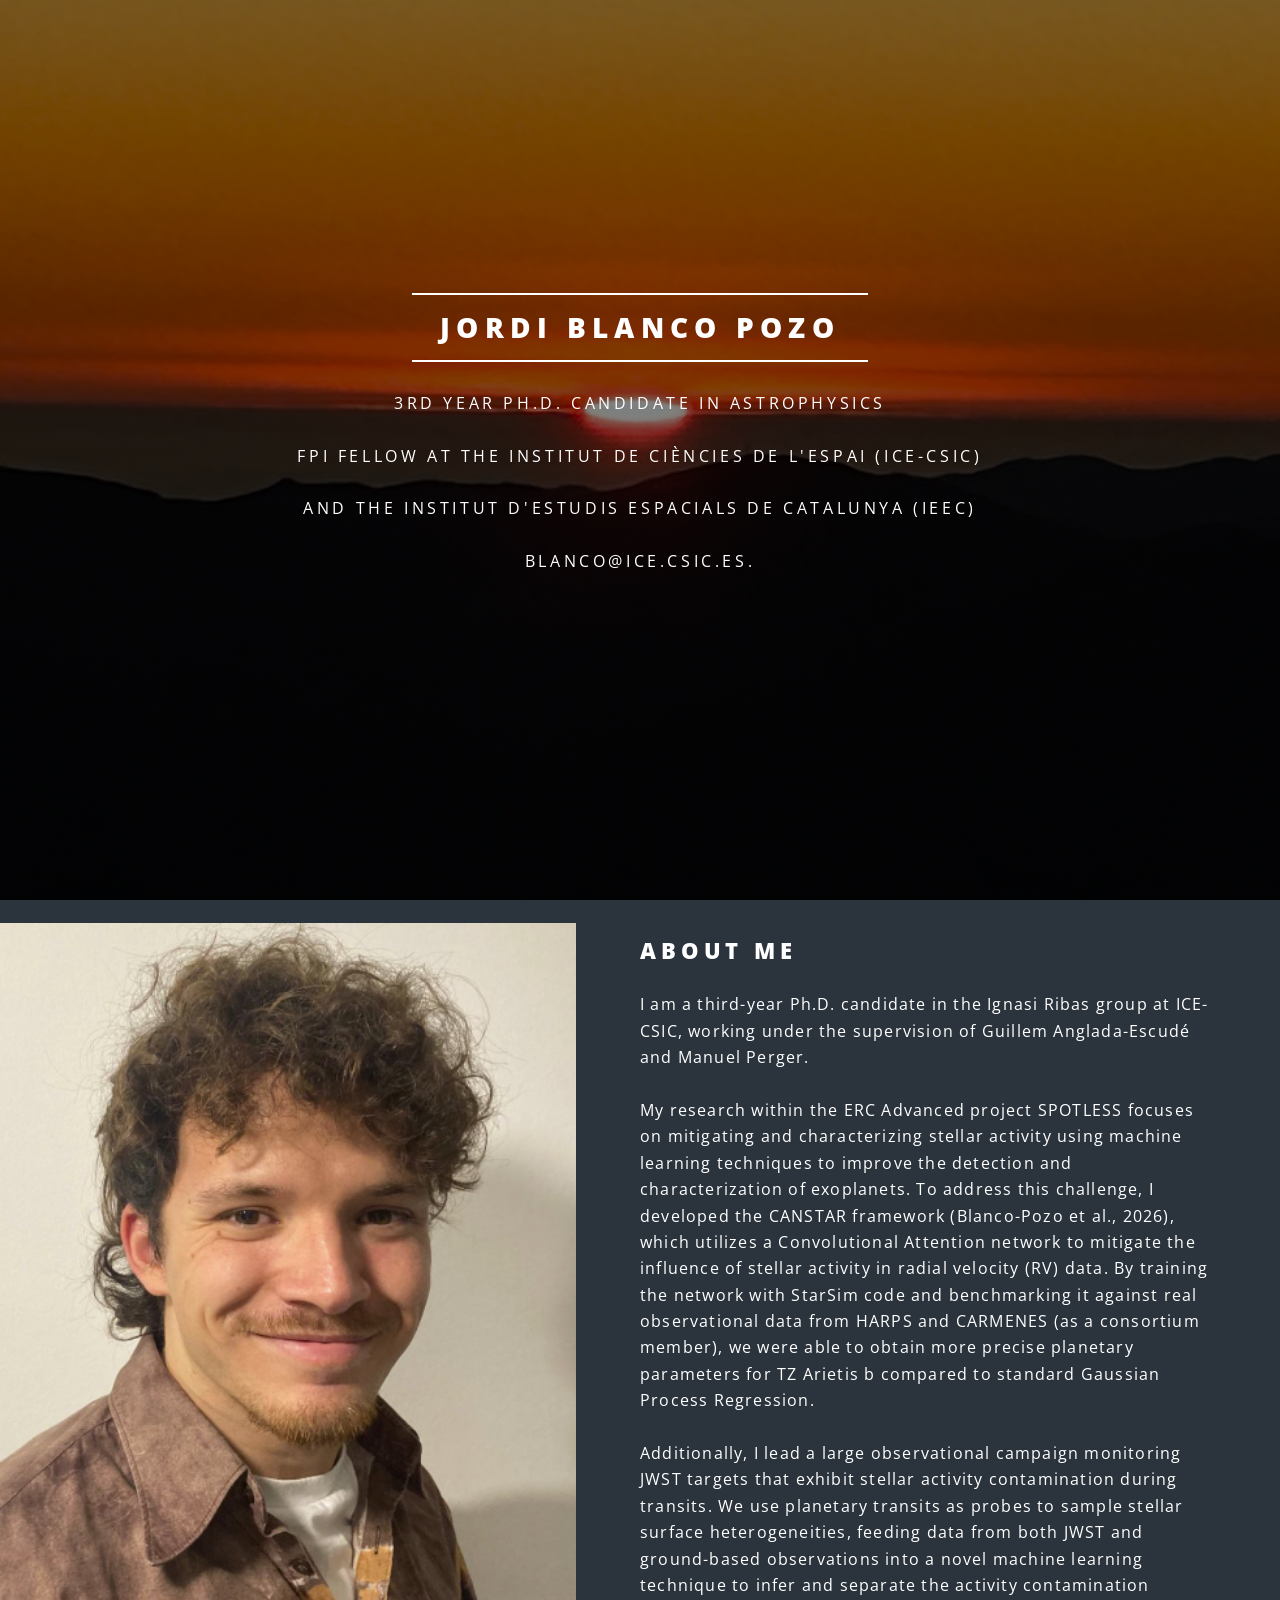
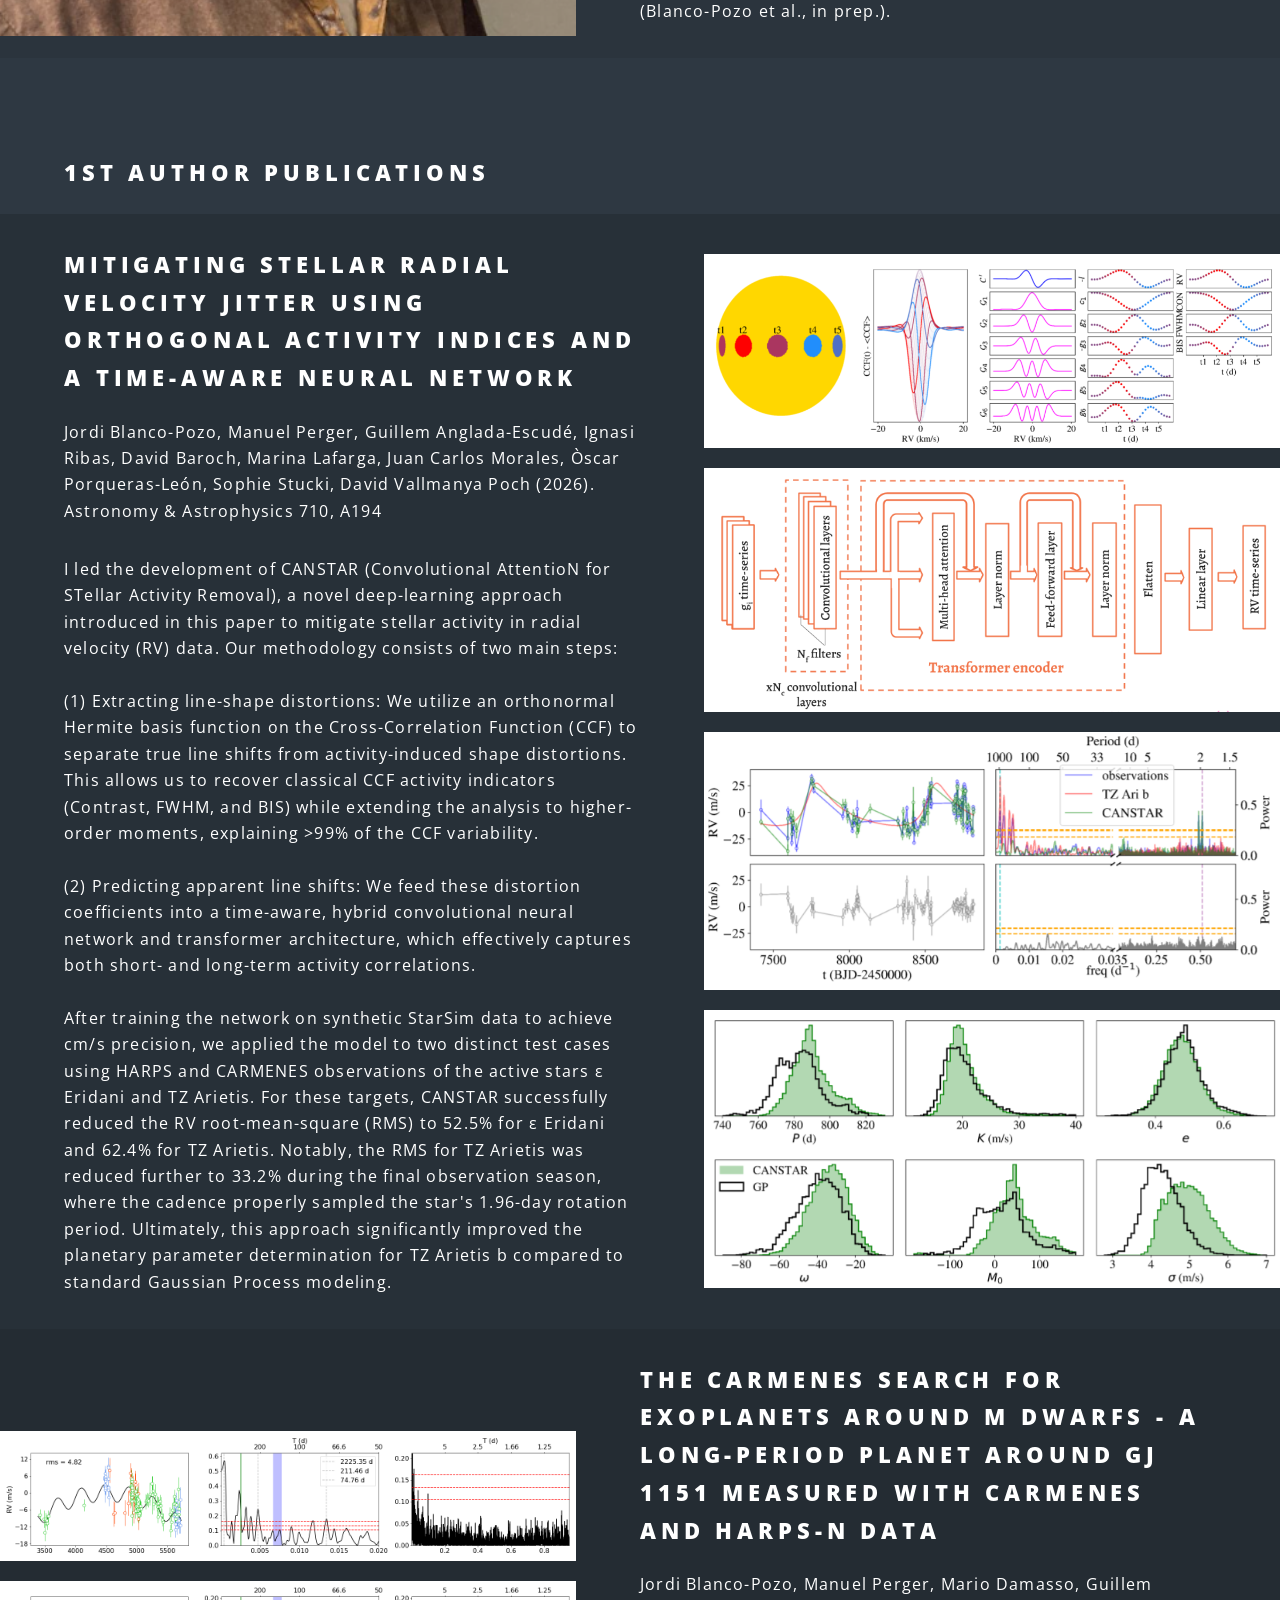
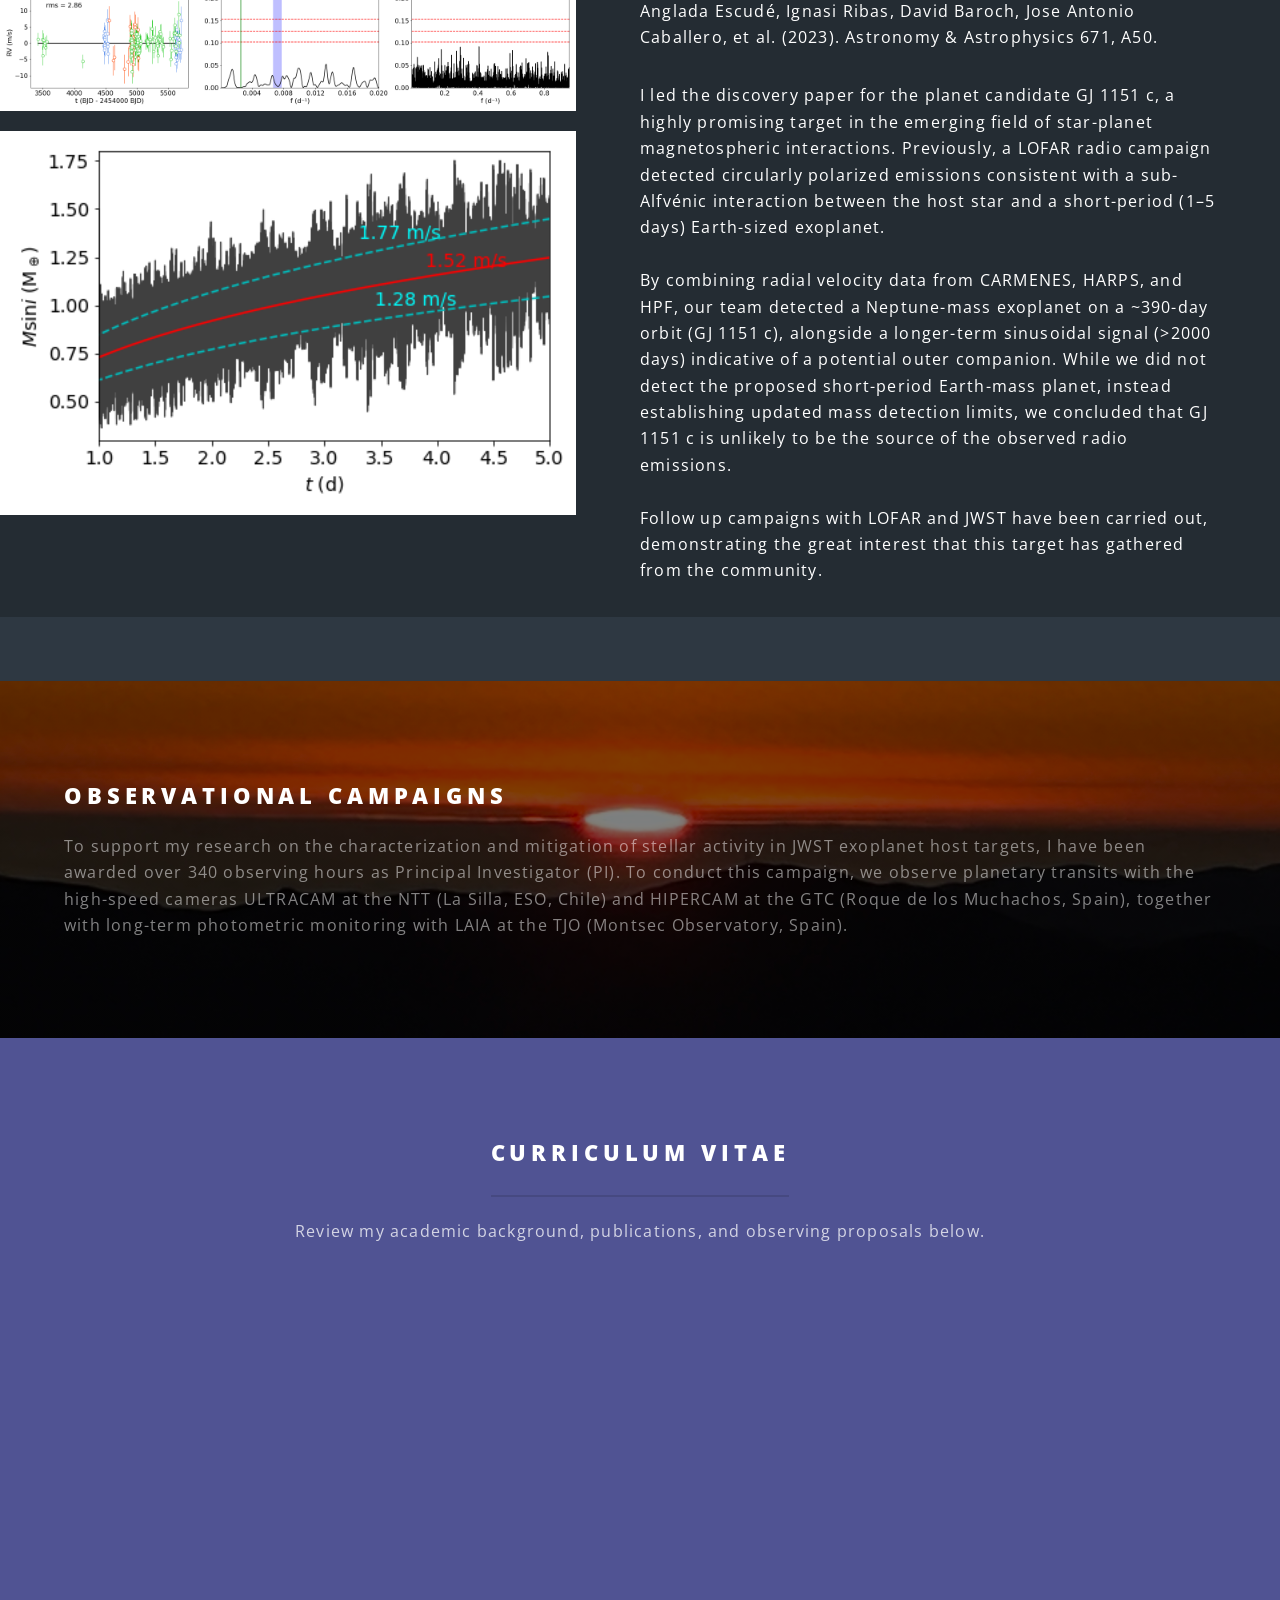
==== commit e00110ca: "Restore index.html content after accidental removal" ====
--- a/index.html
+++ b/index.html
@@ -19,7 +19,7 @@
 
 				<!-- Header -->
 					<header id="header" class="alt">
-						<h1><a href="index.html">Jordi Blanco-Pozo</a></h1>
+						<h1><a href="index.html">Jordi Blanco-Pozo (blanco@ice.csic.es)</a></h1>
 					</header>
 
 				<!-- Banner -->
@@ -52,7 +52,7 @@
 						<section id="publications-banner" class="wrapper style4">
     						<div class="inner">
         						<header>
-            						<h2>Publications</h2>
+            						<h2>1st Author Publications</h2>
         						</header>
     						</div>
 
--- a/assets/css/main.css
+++ b/assets/css/main.css
@@ -4034,3 +4034,21 @@
   	  background-image: -ms-linear-gradient(top, rgba(0,0,0,0.5), rgba(0,0,0,0.5)), url("../../images/telescopes_lasilla.JPG") !important;
   	  background-image: linear-gradient(top, rgba(0,0,0,0.5), rgba(0,0,0,0.5)), url("../../images/telescopes_lasilla.JPG") !important;
 	}
+
+	/* Custom Campaigns Background Override */
+	#campaigns-banner.wrapper.style4 {
+   		background-image: -moz-linear-gradient(top, rgba(0,0,0,0.5), rgba(0,0,0,0.5)), url("../../images/banner.jpg") !important;
+    	background-image: -webkit-linear-gradient(top, rgba(0,0,0,0.5), rgba(0,0,0,0.5)), url("../../images/banner.jpg") !important;
+    	background-image: -ms-linear-gradient(top, rgba(0,0,0,0.5), rgba(0,0,0,0.5)), url("../../images/banner.jpg") !important;
+    	background-image: linear-gradient(top, rgba(0,0,0,0.5), rgba(0,0,0,0.5)), url("../../images/banner.jpg") !important;
+    	background-color: #2e3842 !important;
+    	background-size: cover !important;
+    	background-position: center center !important;
+	}
+
+	body.is-mobile.landing #campaigns-banner.wrapper.style4 {
+    	background-image: -moz-linear-gradient(top, rgba(0,0,0,0.5), rgba(0,0,0,0.5)), url("../../images/banner.jpg") !important;
+    	background-image: -webkit-linear-gradient(top, rgba(0,0,0,0.5), rgba(0,0,0,0.5)), url("../../images/banner.jpg") !important;
+    	background-image: -ms-linear-gradient(top, rgba(0,0,0,0.5), rgba(0,0,0,0.5)), url("../../images/banner.jpg") !important;
+    	background-image: linear-gradient(top, rgba(0,0,0,0.5), rgba(0,0,0,0.5)), url("../../images/banner.jpg") !important;
+	}
